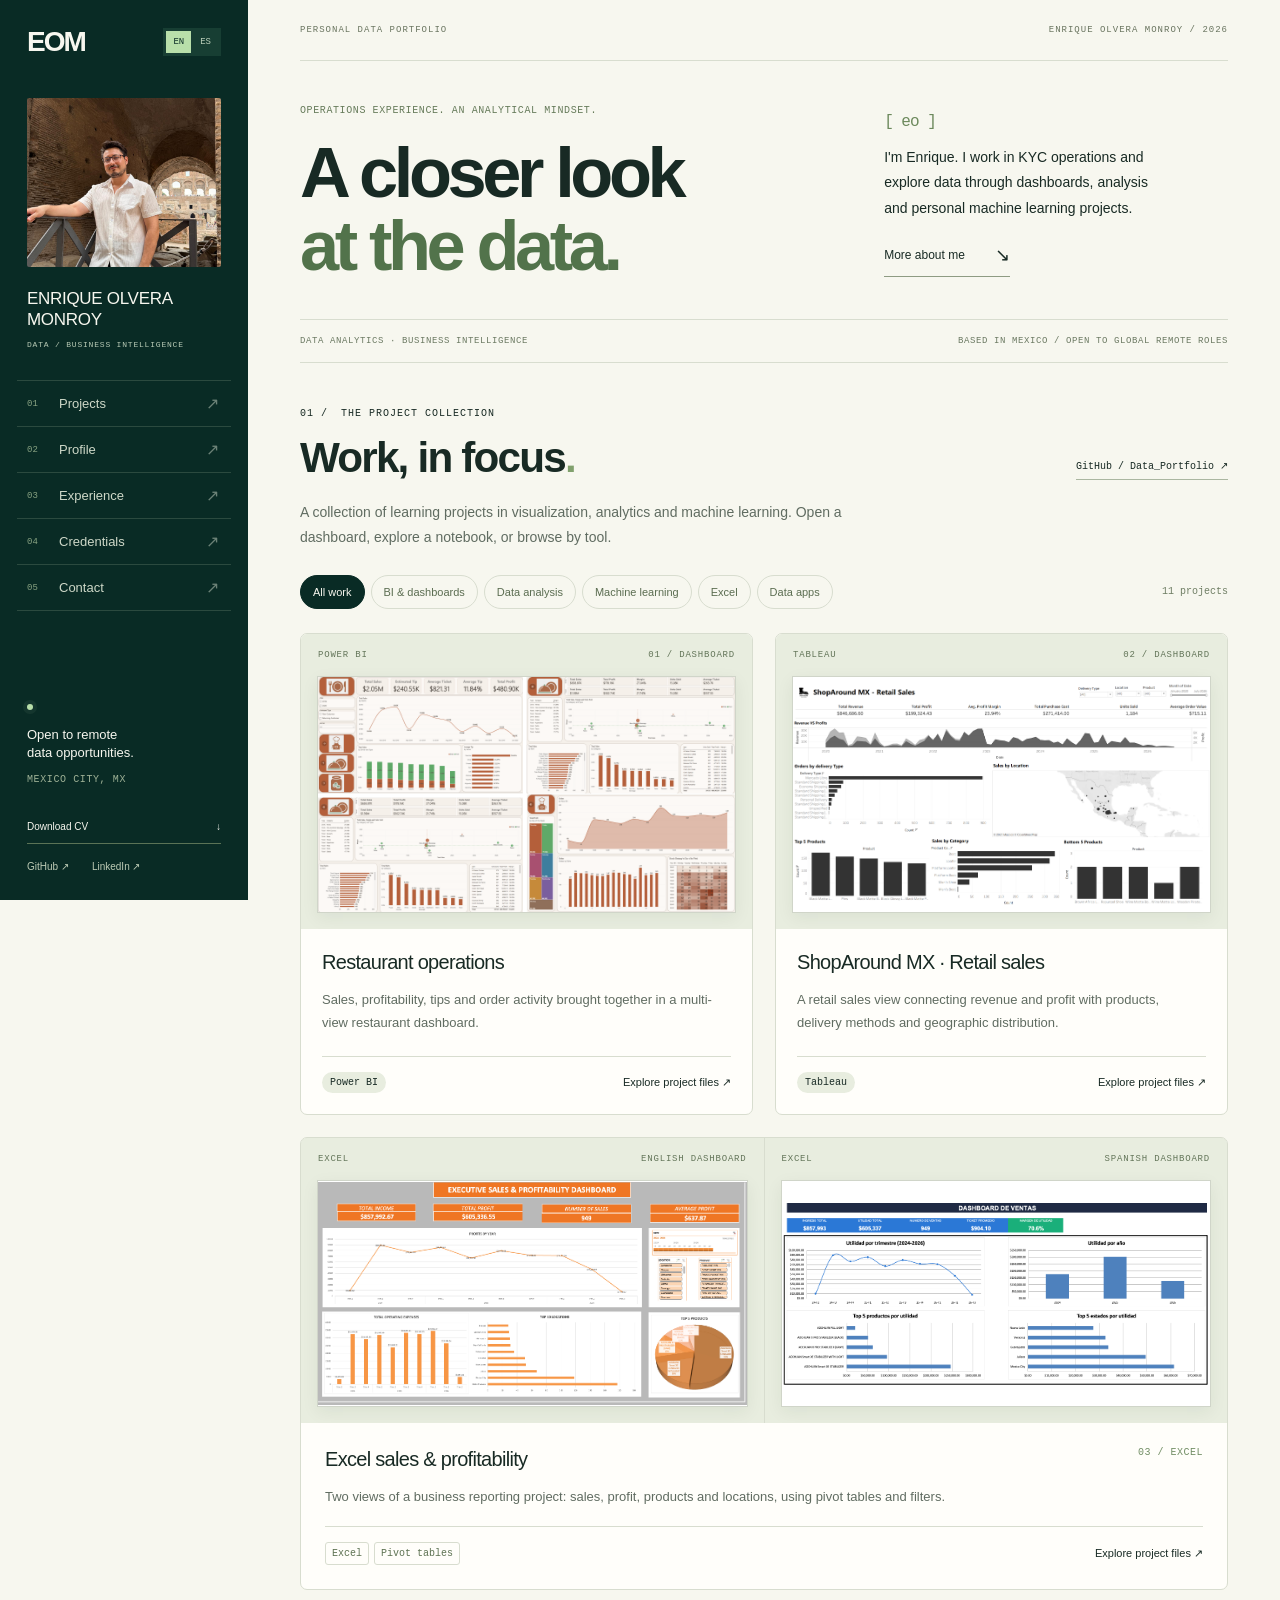
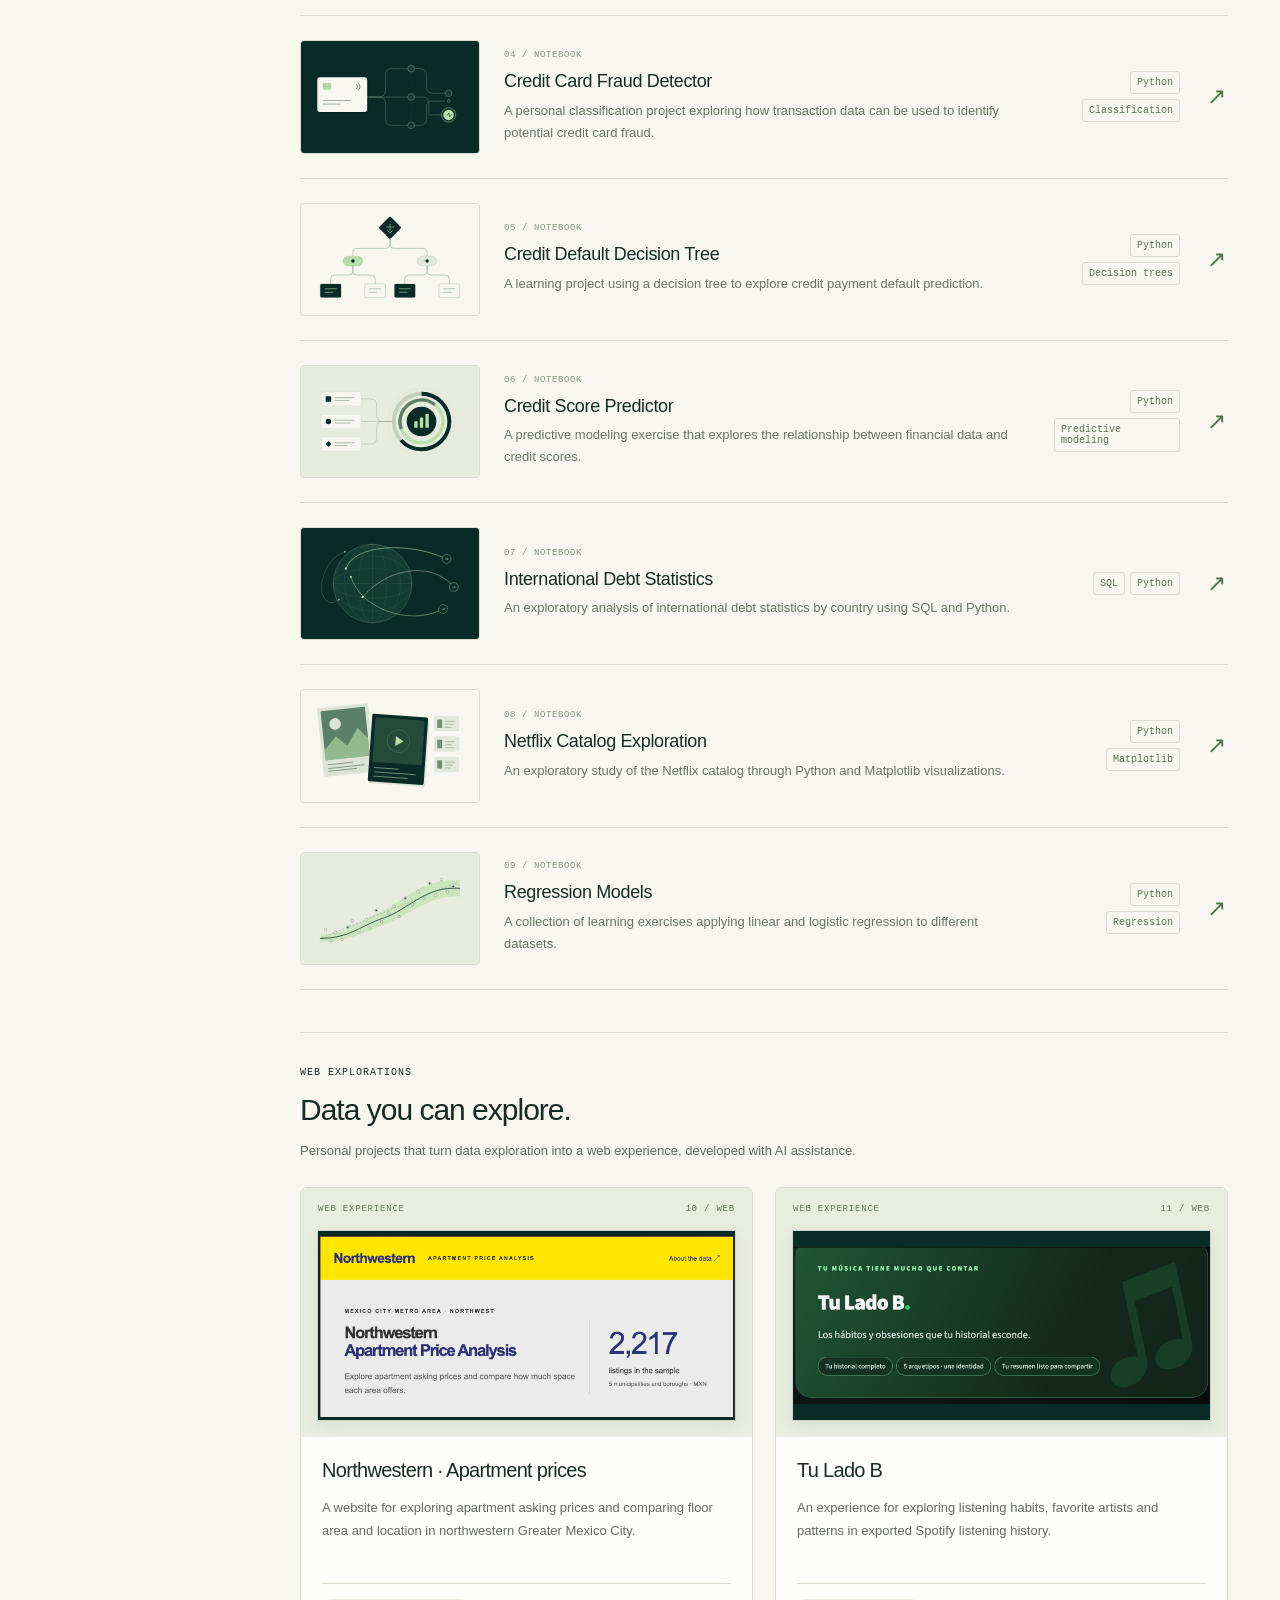
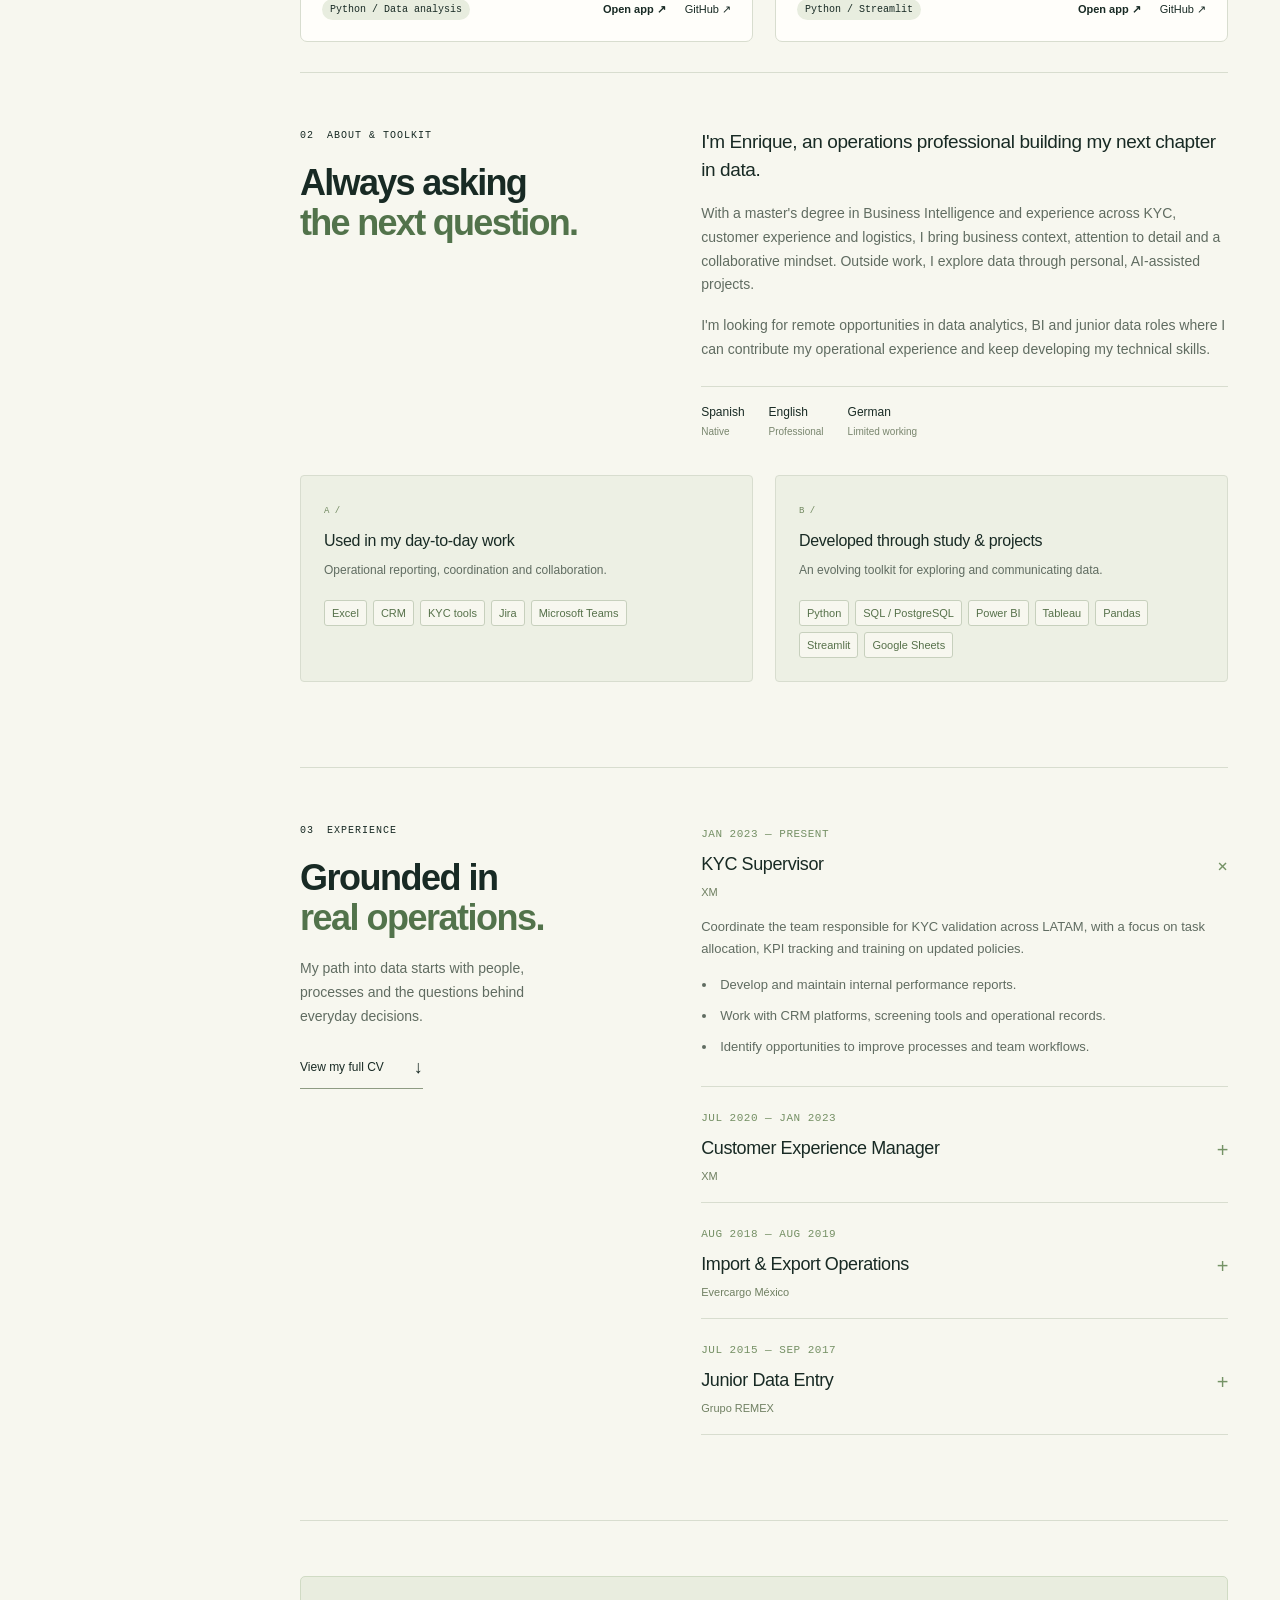
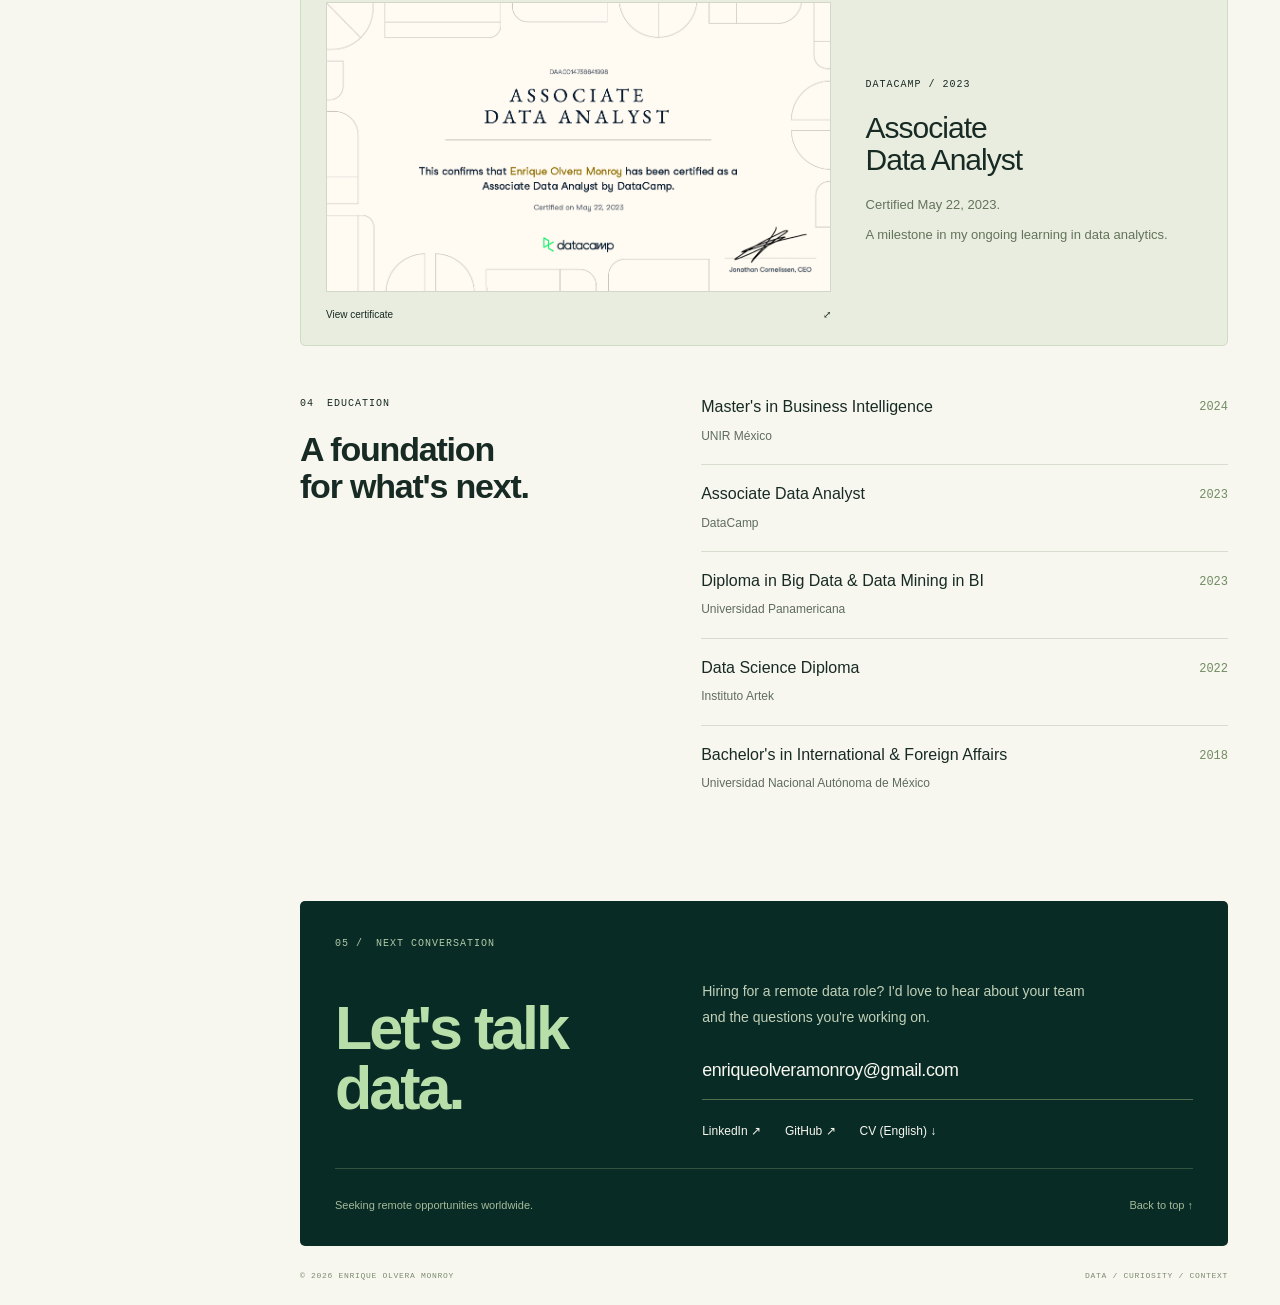
==== index.html @ 8b42275c "." ====
<!doctype html>
<html lang="en">
<head>
<meta charset="utf-8"><meta name="viewport" content="width=device-width,initial-scale=1">
<title>Enrique Olvera Monroy — Data & Business Intelligence</title>
<meta name="description" content="Enrique Olvera Monroy. Operations experience, a Business Intelligence background, and personal data projects. Based in Mexico, open to remote data opportunities worldwide.">
<meta name="theme-color" content="#092b25"><meta property="og:title" content="Enrique Olvera Monroy — Data & Business Intelligence"><meta property="og:description" content="Business context. Data perspective. Explore my experience and personal projects."><meta property="og:type" content="website">
<link rel="icon" type="image/svg+xml" href="assets/favicon.svg"><link rel="stylesheet" href="styles.css"><script src="app.js" defer></script>
</head>
<body>
<a class="skip" href="#main" data-i18n="skip">Skip to content</a>
<aside class="sidebar site-header">
<div class="sidebar-top"><a class="brand" href="#home" aria-label="Enrique Olvera Monroy — home">EOM</a><div class="languages" role="group" aria-label="Language"><button type="button" data-language="en" aria-pressed="true" lang="en">EN</button><button type="button" data-language="es" aria-pressed="false" lang="es">ES</button></div><button class="menu-toggle" aria-label="Open menu" data-label="openMenu" aria-expanded="false" aria-controls="mobile-nav"><span></span><span></span></button></div>
<div class="profile"><img src="assets/enrique-olvera.jpeg" alt="Enrique Olvera Monroy" width="1280" height="1280" fetchpriority="high"><p>ENRIQUE OLVERA<br>MONROY</p><span class="profile-title">DATA / BUSINESS INTELLIGENCE</span></div>
<nav class="side-nav desktop-nav" aria-label="Main navigation" data-label="navigation"><a href="#work"><span>01</span><span data-i18n="navWork">Projects</span><span>↗</span></a><a href="#about"><span>02</span><span data-i18n="navAbout">Profile</span><span>↗</span></a><a href="#experience"><span>03</span><span data-i18n="navExperience">Experience</span><span>↗</span></a><a href="#credentials"><span>04</span><span data-i18n="navCredentials">Credentials</span><span>↗</span></a><a href="#contact"><span>05</span><span data-i18n="contact">Contact</span><span>↗</span></a></nav>
<nav id="mobile-nav" hidden aria-label="Mobile navigation" data-label="mobileNav"><a href="#work" data-i18n="navWork">Projects</a><a href="#about" data-i18n="navAbout">Profile</a><a href="#experience" data-i18n="navExperience">Experience</a><a href="#credentials" data-i18n="navCredentials">Credentials</a><a href="#contact" data-i18n="contact">Contact</a></nav>
<div class="sidebar-bottom"><span class="status-dot"></span><p data-i18n="sideAvailable">Open to remote<br>data opportunities.</p><span class="side-location">MEXICO CITY, MX</span><a class="sidebar-cv" href="assets/enrique-olvera-cv.pdf" download="Enrique-Olvera-Monroy-CV.pdf"><span data-i18n="download">Download CV</span> ↓</a><div class="side-socials"><a href="https://github.com/EnriqueOlveraMonroy/Data_Portfolio" target="_blank" rel="noopener noreferrer">GitHub ↗</a><a href="https://www.linkedin.com/in/enrique-olvera-monroy" target="_blank" rel="noopener noreferrer">LinkedIn ↗</a></div></div>
</aside>
<main id="main" class="main-shell">
<section class="intro" id="home"><div class="intro-top"><span data-i18n="portfolioLabel">PERSONAL DATA PORTFOLIO</span><span>ENRIQUE OLVERA MONROY / 2026</span></div><div class="intro-grid"><div><p class="eyebrow" data-i18n="introEyebrow">OPERATIONS EXPERIENCE. AN ANALYTICAL MINDSET.</p><h1><span data-i18n="introTitle1">A closer look</span><br><span class="outline-word" data-i18n="introTitle2">at the data.</span></h1></div><div class="intro-note"><span class="note-mark" aria-hidden="true">[ eo ]</span><p data-i18n="introText">I'm Enrique. I work in KYC operations and explore data through dashboards, analysis and personal machine learning projects.</p><a href="#about" class="text-link"><span data-i18n="moreAbout">More about me</span><span aria-hidden="true">↘</span></a></div></div><div class="intro-strip"><span data-i18n="focusRoles">DATA ANALYTICS · BUSINESS INTELLIGENCE</span><span data-i18n="remoteShort">BASED IN MEXICO / OPEN TO GLOBAL REMOTE ROLES</span></div></section>
<section class="work-section" id="work"><div class="section-heading"><div><p class="eyebrow"><span>01 /</span><span data-i18n="workLabel">THE PROJECT COLLECTION</span></p><h2 data-i18n="workHeading">Work, in focus<span class="small-dot">.</span></h2></div><a class="repo-link" href="https://github.com/EnriqueOlveraMonroy/Data_Portfolio" target="_blank" rel="noopener noreferrer">GitHub / Data_Portfolio ↗</a></div><p class="work-intro" data-i18n="workIntro">A collection of learning projects in visualization, analytics and machine learning. Open a dashboard, explore a notebook, or browse by tool.</p><div class="filter-row"><div class="filters" role="group" aria-label="Filter projects" data-label="filterProjects"><button type="button" data-filter="all" aria-pressed="true" data-i18n="filterAll">All work</button><button type="button" data-filter="bi" aria-pressed="false" data-i18n="filterBI">BI & dashboards</button><button type="button" data-filter="analysis" aria-pressed="false" data-i18n="filterAnalysis">Data analysis</button><button type="button" data-filter="ml" aria-pressed="false" data-i18n="filterML">Machine learning</button><button type="button" data-filter="excel" aria-pressed="false">Excel</button><button type="button" data-filter="web" aria-pressed="false" data-i18n="filterWeb">Data apps</button></div><span id="project-count" aria-live="polite">11 projects</span></div>
<div class="dashboard-grid">
<article class="dashboard-card" data-category="bi"><button class="dashboard-preview restaurant" data-image="restaurant" aria-label="Enlarge restaurant dashboard" data-label="restaurantPreview"><div class="preview-chrome"><span>POWER BI</span><span>01 / DASHBOARD</span></div><img src="assets/restaurant-dashboard.png" alt="Restaurant dashboard showing sales, profit, tips, product mix and order activity" data-alt="restaurantAlt" width="1920" height="1080"><span class="zoom-badge"><span data-i18n="expand">Expand preview</span> ⤢</span></button><div class="dashboard-info"><div class="card-title"><h3 data-i18n="restaurantTitle">Restaurant operations</h3></div><p data-i18n="restaurantDescription">Sales, profitability, tips and order activity brought together in a multi-view restaurant dashboard.</p><div class="card-bottom"><span class="tool-label">Power BI</span><a href="https://github.com/EnriqueOlveraMonroy/Data_Portfolio/tree/main/Power%20BI%20projects/Dashboard_Restaurant" target="_blank" rel="noopener noreferrer"><span data-i18n="openFiles">Explore project files</span> ↗</a></div></div></article>
<article class="dashboard-card" data-category="bi"><button class="dashboard-preview retail" data-image="retail" aria-label="Enlarge retail sales dashboard" data-label="retailPreview"><div class="preview-chrome"><span>TABLEAU</span><span>02 / DASHBOARD</span></div><img src="assets/retail-sales.png" alt="ShopAround MX retail sales dashboard showing revenue, profit, delivery methods, locations and products" data-alt="retailAlt" width="1911" height="1060"><span class="zoom-badge"><span data-i18n="expand">Expand preview</span> ⤢</span></button><div class="dashboard-info"><div class="card-title"><h3 data-i18n="retailTitle">ShopAround MX · Retail sales</h3></div><p data-i18n="retailDescription">A retail sales view connecting revenue and profit with products, delivery methods and geographic distribution.</p><div class="card-bottom"><span class="tool-label">Tableau</span><a href="https://github.com/EnriqueOlveraMonroy/Data_Portfolio/tree/main/Tableau%20projects/Sales" target="_blank" rel="noopener noreferrer"><span data-i18n="openFiles">Explore project files</span> ↗</a></div></div></article>
</div>
<article class="excel-feature dashboard-card" data-category="excel"><div class="excel-images"><button type="button" class="dashboard-preview " data-image="excelEn" aria-label="Enlarge English Excel dashboard" data-label="excelEnPreview"><span class="preview-chrome"><span>EXCEL</span><span><span data-i18n="englishDashboard">ENGLISH DASHBOARD</span></span></span><img src="assets/excel-dashboard-en.png" alt="English Excel dashboard with income, profit, sales, quarterly trends and product filters" data-alt="excelEnAlt" width="1920" height="1080" loading="lazy"><span class="zoom-badge"><span data-i18n="expand">Expand preview</span> ⤢</span></button><button type="button" class="dashboard-preview " data-image="excelEs" aria-label="Enlarge Spanish Excel dashboard" data-label="excelEsPreview"><span class="preview-chrome"><span>EXCEL</span><span><span data-i18n="spanishDashboard">SPANISH DASHBOARD</span></span></span><img src="assets/excel-dashboard-es.png" alt="Spanish Excel sales dashboard with quarterly and annual profit, top products and locations" data-alt="excelEsAlt" width="1920" height="1080" loading="lazy"><span class="zoom-badge"><span data-i18n="expand">Expand preview</span> ⤢</span></button></div><div class="dashboard-info"><div class="card-title"><h3 data-i18n="excelTitle">Excel sales & profitability</h3><span class="excel-number">03 / EXCEL</span></div><p data-i18n="excelDescription">Two views of a business reporting project: sales, profit, products and locations, using pivot tables and filters.</p><div class="card-bottom"><div class="directory-tags"><span>Excel</span><span data-i18n="pivotTables">Pivot tables</span></div><a href="https://github.com/EnriqueOlveraMonroy/Data_Portfolio/tree/main/Excel%20projects" target="_blank" rel="noopener noreferrer"><span data-i18n="openFiles">Explore project files</span> ↗</a></div></div></article>
<div class="project-directory" id="project-directory"><article class="directory-row illustrated-row" data-category="ml"><button type="button" class="cover-preview" data-image="fraud" aria-label="View illustration: Credit Card Fraud Detector"><img src="assets/covers/fraud.svg" alt="Conceptual illustration of a credit card and transaction network" width="960" height="600" loading="lazy"></button><div class="directory-body"><span class="directory-index">04 / NOTEBOOK</span><h3><a href="https://github.com/EnriqueOlveraMonroy/Data_Portfolio/tree/main/Credit%20Card%20Fraud%20Detector" target="_blank" rel="noopener noreferrer">Credit Card Fraud Detector</a></h3><p>A personal classification project exploring how transaction data can be used to identify potential credit card fraud.</p></div><div class="directory-tags"><span>Python</span><span>Classification</span></div><a class="directory-arrow" href="https://github.com/EnriqueOlveraMonroy/Data_Portfolio/tree/main/Credit%20Card%20Fraud%20Detector" aria-label="View Credit Card Fraud Detector on GitHub" target="_blank" rel="noopener noreferrer">↗</a></article><article class="directory-row illustrated-row" data-category="ml"><button type="button" class="cover-preview" data-image="default" aria-label="View illustration: Credit Default Decision Tree"><img src="assets/covers/default.svg" alt="Conceptual illustration of a branching decision tree" width="960" height="600" loading="lazy"></button><div class="directory-body"><span class="directory-index">05 / NOTEBOOK</span><h3><a href="https://github.com/EnriqueOlveraMonroy/Data_Portfolio/tree/main/Credit%20Default%20Decision%20Tree" target="_blank" rel="noopener noreferrer">Credit Default Decision Tree</a></h3><p>A learning project using a decision tree to explore credit payment default prediction.</p></div><div class="directory-tags"><span>Python</span><span>Decision trees</span></div><a class="directory-arrow" href="https://github.com/EnriqueOlveraMonroy/Data_Portfolio/tree/main/Credit%20Default%20Decision%20Tree" aria-label="View Credit Default Decision Tree on GitHub" target="_blank" rel="noopener noreferrer">↗</a></article><article class="directory-row illustrated-row" data-category="ml"><button type="button" class="cover-preview" data-image="score" aria-label="View illustration: Credit Score Predictor"><img src="assets/covers/score.svg" alt="Conceptual illustration of signals used in credit scoring" width="960" height="600" loading="lazy"></button><div class="directory-body"><span class="directory-index">06 / NOTEBOOK</span><h3><a href="https://github.com/EnriqueOlveraMonroy/Data_Portfolio/tree/main/Credit%20Score%20Predictor" target="_blank" rel="noopener noreferrer">Credit Score Predictor</a></h3><p>A predictive modeling exercise that explores the relationship between financial data and credit scores.</p></div><div class="directory-tags"><span>Python</span><span>Predictive modeling</span></div><a class="directory-arrow" href="https://github.com/EnriqueOlveraMonroy/Data_Portfolio/tree/main/Credit%20Score%20Predictor" aria-label="View Credit Score Predictor on GitHub" target="_blank" rel="noopener noreferrer">↗</a></article><article class="directory-row illustrated-row" data-category="analysis"><button type="button" class="cover-preview" data-image="debt" aria-label="View illustration: International Debt Statistics"><img src="assets/covers/debt.svg" alt="Conceptual illustration of international financial flows around a globe" width="960" height="600" loading="lazy"></button><div class="directory-body"><span class="directory-index">07 / NOTEBOOK</span><h3><a href="https://github.com/EnriqueOlveraMonroy/Data_Portfolio/tree/main/International_Debt_Statistics_Analysis" target="_blank" rel="noopener noreferrer">International Debt Statistics</a></h3><p>An exploratory analysis of international debt statistics by country using SQL and Python.</p></div><div class="directory-tags"><span>SQL</span><span>Python</span></div><a class="directory-arrow" href="https://github.com/EnriqueOlveraMonroy/Data_Portfolio/tree/main/International_Debt_Statistics_Analysis" aria-label="View International Debt Statistics on GitHub" target="_blank" rel="noopener noreferrer">↗</a></article><article class="directory-row illustrated-row" data-category="analysis"><button type="button" class="cover-preview" data-image="netflix" aria-label="View illustration: Netflix Catalog Exploration"><img src="assets/covers/netflix.svg" alt="Conceptual illustration of an audiovisual catalog" width="960" height="600" loading="lazy"></button><div class="directory-body"><span class="directory-index">08 / NOTEBOOK</span><h3><a href="https://github.com/EnriqueOlveraMonroy/Data_Portfolio/tree/main/Netflix%20Data%20Visualization%20Exploratory%20Insights" target="_blank" rel="noopener noreferrer">Netflix Catalog Exploration</a></h3><p>An exploratory study of the Netflix catalog through Python and Matplotlib visualizations.</p></div><div class="directory-tags"><span>Python</span><span>Matplotlib</span></div><a class="directory-arrow" href="https://github.com/EnriqueOlveraMonroy/Data_Portfolio/tree/main/Netflix%20Data%20Visualization%20Exploratory%20Insights" aria-label="View Netflix Catalog Exploration on GitHub" target="_blank" rel="noopener noreferrer">↗</a></article><article class="directory-row illustrated-row" data-category="ml"><button type="button" class="cover-preview" data-image="regression" aria-label="View illustration: Regression Models"><img src="assets/covers/regression.svg" alt="Conceptual illustration of data points and regression curves" width="960" height="600" loading="lazy"></button><div class="directory-body"><span class="directory-index">09 / NOTEBOOK</span><h3><a href="https://github.com/EnriqueOlveraMonroy/Data_Portfolio/tree/main/Regression%20Models" target="_blank" rel="noopener noreferrer">Regression Models</a></h3><p>A collection of learning exercises applying linear and logistic regression to different datasets.</p></div><div class="directory-tags"><span>Python</span><span>Regression</span></div><a class="directory-arrow" href="https://github.com/EnriqueOlveraMonroy/Data_Portfolio/tree/main/Regression%20Models" aria-label="View Regression Models on GitHub" target="_blank" rel="noopener noreferrer">↗</a></article></div>
<div class="web-collection"><div class="web-collection-heading"><p class="eyebrow" data-i18n="webLabel">WEB EXPLORATIONS</p><h3 data-i18n="webHeading">Data you can explore.</h3><p data-i18n="webIntro">Personal projects that turn data exploration into a web experience, developed with AI assistance.</p></div><div class="web-grid"><article class="dashboard-card web-card" data-category="web"><button type="button" class="dashboard-preview " data-image="housing" aria-label="Enlarge apartment analysis website" data-label="housingPreview"><span class="preview-chrome"><span data-i18n="webExperience">WEB EXPERIENCE</span><span>10 / WEB</span></span><img src="assets/apartment-web.png" alt="Screenshot of the Northwestern Apartment Price Analysis website with yellow masthead and project introduction" data-alt="housingAlt" width="1920" height="1080" loading="lazy"><span class="zoom-badge"><span data-i18n="expand">Expand preview</span> ⤢</span></button><div class="dashboard-info"><div class="card-title"><h3 data-i18n="housingCardTitle">Northwestern · Apartment prices</h3></div><p data-i18n="housingCardDescription">A website for exploring apartment asking prices and comparing floor area and location in northwestern Greater Mexico City.</p><div class="card-bottom"><span class="tool-label" data-i18n="housingTools">Python / Data analysis</span><div class="web-links"><a class="live-app-link" href="https://northwestern-apartment-price-analysis.onrender.com/" target="_blank" rel="noopener noreferrer"><span data-i18n="openApp">Open app</span> ↗</a><a href="https://github.com/EnriqueOlveraMonroy/Northwestern-Apartment-Price-Analysis" target="_blank" rel="noopener noreferrer">GitHub ↗</a></div></div></div></article><article class="dashboard-card web-card" data-category="web"><button type="button" class="dashboard-preview " data-image="music" aria-label="Enlarge Tu Lado B website" data-label="musicPreview"><span class="preview-chrome"><span data-i18n="webExperience">WEB EXPERIENCE</span><span>11 / WEB</span></span><img src="assets/tu-lado-b-web.png" alt="Screenshot of the Tu Lado B website with its green introduction, musical note and listening history features" data-alt="musicAlt" width="1920" height="1080" loading="lazy"><span class="zoom-badge"><span data-i18n="expand">Expand preview</span> ⤢</span></button><div class="dashboard-info"><div class="card-title"><h3>Tu Lado B</h3></div><p data-i18n="musicCardDescription">An experience for exploring listening habits, favorite artists and patterns in exported Spotify listening history.</p><div class="card-bottom"><span class="tool-label">Python / Streamlit</span><div class="web-links"><a class="live-app-link" href="https://tu-lado-b.streamlit.app/" target="_blank" rel="noopener noreferrer"><span data-i18n="openApp">Open app</span> ↗</a><a href="https://github.com/EnriqueOlveraMonroy/Tu-lado-b" target="_blank" rel="noopener noreferrer">GitHub ↗</a></div></div></div></article></div></div>
</section>
<section class="section about-section wrap" id="about"><div class="about-grid"><div><p class="eyebrow"><span class="section-number">02</span><span data-i18n="aboutLabel">ABOUT & TOOLKIT</span></p><h2><span data-i18n="aboutHeading1">Always asking</span><br><em data-i18n="aboutHeading2">the next question.</em></h2></div><div class="about-copy"><p class="lead" data-i18n="aboutLead">I'm Enrique, an operations professional building my next chapter in data.</p><p data-i18n="aboutBody">With a master's degree in Business Intelligence and experience across KYC, customer experience and logistics, I bring business context, attention to detail and a collaborative mindset. Outside work, I explore data through personal, AI-assisted projects.</p><p data-i18n="aboutLooking">I'm looking for remote opportunities in data analytics, BI and junior data roles where I can contribute my operational experience and keep developing my technical skills.</p><div class="language-list"><span data-i18n="spanish">Spanish <small>Native</small></span><span data-i18n="english">English <small>Professional</small></span><span data-i18n="german">German <small>Limited working</small></span></div></div></div>
<div class="skills-grid"><div class="skill-block"><span class="skill-index">A /</span><h3 data-i18n="skillsWork">Used in my day-to-day work</h3><p data-i18n="skillsWorkText">Operational reporting, coordination and collaboration.</p><div class="tags"><span>Excel</span><span>CRM</span><span data-i18n="kycTools">KYC tools</span><span>Jira</span><span>Microsoft Teams</span></div></div><div class="skill-block"><span class="skill-index">B /</span><h3 data-i18n="skillsData">Developed through study & projects</h3><p data-i18n="skillsDataText">An evolving toolkit for exploring and communicating data.</p><div class="tags"><span>Python</span><span>SQL / PostgreSQL</span><span>Power BI</span><span>Tableau</span><span>Pandas</span><span>Streamlit</span><span>Google Sheets</span></div></div></div>
</section>
<section class="experience-section section" id="experience"><div class="wrap experience-grid"><div class="experience-heading"><p class="eyebrow"><span class="section-number">03</span><span data-i18n="experienceLabel">EXPERIENCE</span></p><h2><span data-i18n="experienceHeading1">Grounded in</span><br><em data-i18n="experienceHeading2">real operations.</em></h2><p data-i18n="experienceIntro">My path into data starts with people, processes and the questions behind everyday decisions.</p><a href="assets/enrique-olvera-cv.pdf" class="text-link light" download="Enrique-Olvera-Monroy-CV.pdf"><span data-i18n="fullResume">View my full CV</span><span aria-hidden="true">↓</span></a></div><div class="timeline">
<details open><summary><span class="timeline-date" data-i18n="date1">JAN 2023 — PRESENT</span><span class="role-line"><span>KYC Supervisor</span><span class="expand" aria-hidden="true">+</span></span><span class="company">XM</span></summary><div class="role-body"><p data-i18n="role1">Coordinate the team responsible for KYC validation across LATAM, with a focus on task allocation, KPI tracking and training on updated policies.</p><ul><li data-i18n="role1a">Develop and maintain internal performance reports.</li><li data-i18n="role1b">Work with CRM platforms, screening tools and operational records.</li><li data-i18n="role1c">Identify opportunities to improve processes and team workflows.</li></ul></div></details>
<details><summary><span class="timeline-date" data-i18n="date2">JUL 2020 — JAN 2023</span><span class="role-line"><span>Customer Experience Manager</span><span class="expand" aria-hidden="true">+</span></span><span class="company">XM</span></summary><div class="role-body"><p data-i18n="role2">Provided bilingual customer support and coordinated with internal teams to improve service processes and data collection.</p><ul><li data-i18n="role2a">Built Excel dashboards to track customer satisfaction and response times.</li><li data-i18n="role2b">Reviewed recurring service issues and customer interaction trends.</li><li data-i18n="role2c">Supported international clients in English and Spanish.</li></ul></div></details>
<details><summary><span class="timeline-date" data-i18n="date3">AUG 2018 — AUG 2019</span><span class="role-line"><span data-i18n="role3title">Import & Export Operations</span><span class="expand" aria-hidden="true">+</span></span><span class="company">Evercargo México</span></summary><div class="role-body"><p data-i18n="role3">Coordinated shipment follow-up, inventory and logistics documentation. Prepared freight-cost reports and communicated with clients, customs and shipping agencies.</p></div></details>
<details><summary><span class="timeline-date" data-i18n="date4">JUL 2015 — SEP 2017</span><span class="role-line"><span>Junior Data Entry</span><span class="expand" aria-hidden="true">+</span></span><span class="company">Grupo REMEX</span></summary><div class="role-body"><p data-i18n="role4">Maintained records using Excel and internal data-processing software, prepared cost and revenue reports, and supported administrative operations.</p></div></details>
</div></div></section>
<section class="education-section section" id="credentials"><div class="certificate-feature"><button type="button" data-image="certificate" aria-label="View DataCamp certificate" data-label="certificatePreview"><img src="assets/associate-data-analyst.png" alt="DataCamp Associate Data Analyst certificate issued to Enrique Olvera Monroy on May 22, 2023" data-alt="certificateAlt" width="1059" height="607" loading="lazy"><span data-i18n="viewCertificate">View certificate</span><span aria-hidden="true">⤢</span></button><div><span class="eyebrow">DATACAMP / 2023</span><h3>Associate <br>Data Analyst</h3><p data-i18n="certDate">Certified May 22, 2023.</p><p data-i18n="certBody">A milestone in my ongoing learning in data analytics.</p></div></div><div class="wrap education-grid"><div><p class="eyebrow"><span class="section-number">04</span><span data-i18n="educationLabel">EDUCATION</span></p><h2 data-i18n="educationHeading">A foundation<br>for what's next.</h2></div><div class="education-list"><div><span class="education-year">2024</span><h3 data-i18n="edu1">Master's in Business Intelligence</h3><p>UNIR México</p></div><div><span class="education-year">2023</span><h3>Associate Data Analyst</h3><p>DataCamp</p></div><div><span class="education-year">2023</span><h3 data-i18n="edu3">Diploma in Big Data & Data Mining in BI</h3><p>Universidad Panamericana</p></div><div><span class="education-year">2022</span><h3 data-i18n="edu4">Data Science Diploma</h3><p>Instituto Artek</p></div><div><span class="education-year">2018</span><h3 data-i18n="edu5">Bachelor's in International & Foreign Affairs</h3><p>Universidad Nacional Autónoma de México</p></div></div></div></section>
<section class="contact-section" id="contact"><p class="eyebrow"><span>05 /</span><span data-i18n="contactLabel">NEXT CONVERSATION</span></p><div class="contact-grid"><h2 data-i18n="newContactTitle">Let's talk <br>data.</h2><div><p data-i18n="contactBody">Hiring for a remote data role? I'd love to hear about your team and the questions you're working on.</p><a class="email-link" href="mailto:enriqueolveramonroy@gmail.com">enriqueolveramonroy@gmail.com</a><div class="socials"><a href="https://www.linkedin.com/in/enrique-olvera-monroy" target="_blank" rel="noopener noreferrer">LinkedIn ↗</a><a href="https://github.com/EnriqueOlveraMonroy/Data_Portfolio" target="_blank" rel="noopener noreferrer">GitHub ↗</a><a href="assets/enrique-olvera-cv.pdf" download="Enrique-Olvera-Monroy-CV.pdf"><span data-i18n="downloadEnglish">CV (English)</span> ↓</a></div></div></div><div class="contact-foot"><span data-i18n="remoteNote">Seeking remote opportunities worldwide.</span><a href="#home"><span data-i18n="backTop">Back to top</span> ↑</a></div></section><footer class="footer"><span>© 2026 ENRIQUE OLVERA MONROY</span><span data-i18n="footerWords">DATA / CURIOSITY / CONTEXT</span></footer></main>
<dialog id="image-dialog" aria-labelledby="image-dialog-title"><div class="image-dialog-bar"><h2 id="image-dialog-title"></h2><div class="image-controls"><button type="button" id="image-zoom" data-i18n="zoomImage">Zoom image</button><button class="dialog-close" aria-label="Close preview" data-label="closePreview">×</button></div></div><div class="image-stage"><img id="expanded-image" alt=""></div><p class="image-caption" id="image-caption"></p></dialog>
</body></html>
---- styles.css ----
:root{--forest:#092b25;--forest2:#123b31;--ink:#182a24;--paper:#f7f7ef;--mint:#b8dfaa;--muted:#606c61;--line:#d8ddcf;--side:248px;--sans:'Helvetica Neue',Arial,Helvetica,sans-serif;--mono:'SFMono-Regular',Consolas,monospace}*{box-sizing:border-box}html{scroll-behavior:smooth;scroll-padding-top:30px}body{margin:0;background:var(--paper);color:var(--ink);font-family:var(--sans);-webkit-font-smoothing:antialiased}body.modal-open{overflow:hidden}a{color:inherit;text-decoration:none}button{font:inherit;color:inherit;cursor:pointer;border:0;background:none}a,button,summary{-webkit-tap-highlight-color:transparent}a:focus-visible,button:focus-visible,summary:focus-visible{outline:3px solid #6b9460;outline-offset:5px}button[hidden],[hidden]{display:none!important}img{max-width:100%;display:block}h1,h2,h3,p,figure{margin:0}p{line-height:1.7}em{font-style:normal}h2{font-size:clamp(28px,3.3vw,46px);letter-spacing:-1.8px;line-height:1.07;font-weight:600}.eyebrow{font-family:var(--mono);font-size:9px;letter-spacing:1px;font-weight:400;display:flex;gap:13px;line-height:1.5}.skip{position:fixed;top:-90px;left:20px;padding:16px;background:var(--mint);color:var(--forest);z-index:99}.skip:focus{top:10px}.sidebar{position:fixed;inset:0 auto 0 0;width:var(--side);background:var(--forest);color:var(--paper);padding:28px 27px;display:flex;flex-direction:column;z-index:20;overflow-y:auto;scrollbar-width:thin}.sidebar-top{display:flex;align-items:center;justify-content:space-between;gap:15px}.brand{font-size:28px;letter-spacing:-2px;font-weight:700;line-height:1}.languages{display:flex;gap:2px;font-family:var(--mono);font-size:10px;background:#173e33;padding:3px}.languages button{padding:6px 7px;color:#bdd0bb;font-size:9px}.languages button[aria-pressed=true]{background:var(--mint);color:var(--forest)}.profile{position:relative;margin-top:42px}.profile img{width:100%;aspect-ratio:1.15;object-fit:cover;object-position:50% 41%;border-radius:2px}.profile p{font-size:17px;line-height:1.25;letter-spacing:-.3px;font-weight:500;margin-top:21px}.profile-title{display:block;font-family:var(--mono);font-size:7px;letter-spacing:.8px;color:#b9cbb6;margin-top:10px}.side-nav{margin:31px -10px 20px}.side-nav a{display:grid;grid-template-columns:24px 1fr 15px;gap:8px;padding:13px 10px;align-items:center;font-size:12px;border-bottom:1px solid #2b4a3f;color:#ced8c8;transition:background .2s}.side-nav a:first-child{border-top:1px solid #2b4a3f}.side-nav a>span:first-child{font-family:var(--mono);font-size:8px;color:#88a282}.side-nav a>span:last-child{font-size:16px;opacity:.5}.side-nav a:hover,.side-nav a.is-active{background:var(--mint);color:var(--forest)}.side-nav a.is-active>span,.side-nav a:hover>span{color:inherit}.sidebar-bottom{margin-top:auto;padding-top:24px}.status-dot{display:inline-block;background:var(--mint);width:6px;height:6px;border-radius:50%;box-shadow:0 0 0 4px #b8dfaa10}.sidebar-bottom p{font-size:12px;line-height:1.4;margin:12px 0}.side-location{display:block;font-family:var(--mono);font-size:8px;color:#9eb196;letter-spacing:.6px}.sidebar-cv{margin-top:25px;display:flex;align-items:center;justify-content:space-between;padding:11px 0;border-bottom:1px solid #5a7356;font-size:11px}.side-socials{display:flex;gap:23px;margin-top:17px;font-size:10px;color:#bdcbb5}.menu-toggle{display:none}.main-shell{margin-left:var(--side);padding:0 52px;max-width:1600px}.intro{padding:25px 0 0}.intro-top{display:flex;justify-content:space-between;gap:20px;font-family:var(--mono);font-size:8px;letter-spacing:1px;padding-bottom:25px;border-bottom:1px solid var(--line);color:#69745f}.intro-grid{display:grid;grid-template-columns:1.6fr 1fr;gap:34px;padding-block:42px 37px;align-items:end}.intro-grid .eyebrow{font-size:8px;letter-spacing:.6px;color:#667b5a}.intro h1{font-size:clamp(46px,5.5vw,82px);font-weight:650;letter-spacing:-4.4px;line-height:1.03;margin-top:19px;position:relative;max-width:690px}.outline-word{color:#52734b}.intro-note{max-width:280px;padding-bottom:5px}.note-mark{font-family:var(--mono);font-size:16px;letter-spacing:-1px;color:#6c895c}.intro-note p{font-size:12px;line-height:1.8;margin:14px 0}.text-link{display:inline-flex;gap:30px;align-items:center;justify-content:space-between;font-size:11px;line-height:1.4;border-bottom:1px solid #8e9b83;padding:8px 0}.text-link>span:last-child{font-size:18px}.intro-strip{display:flex;justify-content:space-between;gap:20px;padding:16px 0;border-block:1px solid var(--line);font-family:var(--mono);font-size:7px;letter-spacing:.6px;color:#6b7962}.work-section{padding-top:43px;scroll-margin-top:25px}.section-heading{display:flex;justify-content:space-between;align-items:flex-end;gap:30px}.section-heading h2{margin-top:14px}.small-dot{color:#81a16d}.repo-link{font-family:var(--mono);font-size:9px;border-bottom:1px solid #abb7a1;padding-bottom:7px}.work-intro{font-size:12px;color:var(--muted);max-width:580px;line-height:1.8;margin:20px 0 24px}.filter-row{display:flex;justify-content:space-between;align-items:center;gap:15px;margin-bottom:24px}.filters{display:flex;flex-wrap:wrap;gap:6px}.filters button{padding:9px 12px;border:1px solid var(--line);border-radius:30px;font-size:9px;line-height:1.3;color:#5b6d51}.filters button[aria-pressed=true]{background:var(--forest);border-color:var(--forest);color:var(--paper)}.filters button:hover{border-color:var(--forest)}#project-count{font:9px var(--mono);color:#6f7e64;white-space:nowrap}.dashboard-grid{display:grid;grid-template-columns:1fr 1fr;gap:22px}.dashboard-card{min-width:0;border:1px solid var(--line);border-radius:7px;overflow:hidden;background:#fffefa;transition:border-color .2s,transform .2s}.dashboard-card:hover{border-color:#809675;transform:translateY(-3px)}.dashboard-preview{display:block;width:100%;padding:0 16px 16px;position:relative;background:#e8eddf;overflow:hidden;text-align:left}.preview-chrome{display:flex;align-items:center;justify-content:space-between;font:7px var(--mono);letter-spacing:.8px;padding:16px 1px;color:#637559}.dashboard-preview img{width:100%;aspect-ratio:1.77;object-fit:contain;background:white;border:1px solid #d0d5c9;box-shadow:0 5px 16px #16371d10;transition:transform .25s}.dashboard-preview:hover img{transform:scale(1.025)}.zoom-badge{position:absolute;bottom:24px;right:24px;display:flex;align-items:center;gap:12px;background:var(--forest);color:var(--paper);font-size:9px;line-height:1.2;padding:8px 11px;border-radius:3px;opacity:0;transform:translateY(3px);transition:.2s}.dashboard-preview:hover .zoom-badge,.dashboard-preview:focus-visible .zoom-badge{opacity:1;transform:none}.dashboard-info{padding:21px}.card-title{display:flex;justify-content:space-between;gap:15px;align-items:flex-start}.card-title h3{font-size:20px;letter-spacing:-.7px;font-weight:500;line-height:1.2}.card-title>span{font-size:20px;color:#728e65}.dashboard-info>p{font-size:11px;line-height:1.8;color:var(--muted);margin:14px 0 22px;min-height:40px}.card-bottom{display:flex;align-items:center;justify-content:space-between;gap:15px;padding-top:15px;border-top:1px solid var(--line);font-size:9px}.tool-label{border-radius:20px;padding:5px 8px;background:#e8eddf;font:8px var(--mono)}.card-bottom a:hover{text-decoration:underline}.project-directory{margin-top:25px}.directory-row{display:grid;grid-template-columns:32px 1fr 126px 24px;align-items:center;gap:18px;padding:22px 10px;border-top:1px solid var(--line);transition:background .2s}.directory-row:last-child{border-bottom:1px solid var(--line)}.directory-row:hover{background:#e9eddf}.directory-index{font:9px var(--mono);color:#8a9780;align-self:start;padding-top:4px}.directory-row h3{font-size:16px;line-height:1.3;font-weight:500;letter-spacing:-.35px}.directory-row p{font-size:11px;color:#6a7662;line-height:1.7;margin-top:6px;max-width:620px}.directory-tags{display:flex;flex-wrap:wrap;gap:5px;justify-content:flex-end}.directory-tags span{font:8px var(--mono);color:#5d7252;border:1px solid var(--line);border-radius:3px;padding:5px 6px}.directory-arrow{font-size:23px;color:#52724b}.additional-work{display:flex;gap:25px;align-items:center;flex-wrap:wrap;border-top:1px dashed #c6cfbc;padding:22px 0;margin-top:28px;font-size:10px}.additional-work>span{font:8px var(--mono);color:#7c8972;margin-right:10px}.additional-work a:hover{text-decoration:underline}.section{padding-block:55px;border-top:1px solid var(--line);margin-top:30px}.about-grid{display:grid;grid-template-columns:.8fr 1.2fr;gap:50px}.about-grid h2{margin-top:20px;font-size:36px;line-height:1.1;letter-spacing:-1.7px}.about-grid h2 em{color:#52734b}.about-copy>p{font-size:12px;color:var(--muted);margin-bottom:17px}.about-copy>.lead{font-size:19px;color:var(--ink);font-weight:500;line-height:1.5;letter-spacing:-.4px}.language-list{display:flex;flex-wrap:wrap;gap:24px;border-top:1px solid var(--line);padding-top:18px;margin-top:24px;font-size:10px}.language-list small{display:block;color:#79866e;font-size:8px;margin-top:7px}.skills-grid{display:grid;grid-template-columns:1fr 1fr;gap:22px;margin-top:38px}.skill-block{border:1px solid var(--line);padding:23px;background:#edf0e4;border-radius:4px}.skill-index{font:9px var(--mono);color:#738a62}.skill-block h3{font-size:16px;font-weight:500;margin-top:15px;letter-spacing:-.3px}.skill-block p{font-size:10px;margin-top:10px;color:var(--muted)}.tags{display:flex;flex-wrap:wrap;gap:6px;margin-top:20px}.tags>span{border:1px solid #c7d0bd;padding:6px 7px;font-size:9px;color:#56714a;border-radius:3px;background:#f7f7ef}.experience-grid{display:grid;grid-template-columns:.8fr 1.2fr;gap:50px}.experience-heading h2{font-size:36px;line-height:1.1;margin:20px 0;letter-spacing:-1.5px}.experience-heading h2 em{color:#52734b}.experience-heading>p:not(.eyebrow){font-size:12px;color:var(--muted);max-width:280px}.experience-heading .text-link{margin-top:18px}.timeline details{padding:20px 0;border-top:1px solid var(--line)}.timeline details:first-child{padding-top:0;border-top:0}.timeline details:last-child{border-bottom:1px solid var(--line)}.timeline summary{list-style:none;cursor:pointer}.timeline summary::-webkit-details-marker{display:none}.timeline-date{font:8px var(--mono);letter-spacing:.5px;color:#759065}.role-line{display:flex;justify-content:space-between;gap:15px;font-size:18px;line-height:1.3;font-weight:500;margin-top:12px;letter-spacing:-.4px}.expand{color:#759366;font-size:20px;transition:transform .2s}.timeline details[open] .expand{transform:rotate(45deg)}.company{font-size:10px;color:#708062;display:block;margin-top:7px}.role-body{font-size:11px;color:var(--muted);margin-top:18px;line-height:1.85}.role-body ul{padding-left:16px;margin-bottom:0}.role-body li{padding-left:3px;margin:7px 0}.certificate-feature{display:grid;grid-template-columns:1.5fr 1fr;gap:35px;align-items:center;margin-bottom:50px;background:#e9eddf;border:1px solid #d0dbc4;border-radius:5px;padding:25px}.certificate-feature>button{position:relative;padding:0;display:flex;flex-wrap:wrap;justify-content:space-between;gap:12px;text-align:left;font-size:10px}.certificate-feature img{border:1px solid #d2d8c8;width:100%;margin-bottom:5px}.certificate-feature>div h3{font-size:30px;font-weight:500;line-height:1.08;letter-spacing:-1px;margin:20px 0 17px}.certificate-feature>div p{font-size:11px;color:#63735a;margin-top:8px}.education-grid{display:grid;grid-template-columns:.8fr 1.2fr;gap:50px}.education-grid h2{font-size:34px;margin-top:20px;letter-spacing:-1.2px}.education-list>div{position:relative;padding:18px 60px 18px 0;border-top:1px solid var(--line)}.education-list>div:first-child{padding-top:0;border:0}.education-list>div:first-child .education-year{top:4px}.education-list h3{font-size:14px;font-weight:500;line-height:1.4}.education-list p{font-size:10px;color:var(--muted);margin-top:7px}.education-year{position:absolute;right:0;top:23px;font:9px var(--mono);color:#718b62}.contact-section{background:var(--forest);color:var(--paper);padding:35px;border-radius:5px;margin:35px 0 0}.contact-section .eyebrow{color:#b0caa6}.contact-grid{display:grid;grid-template-columns:.8fr 1.2fr;gap:40px;margin-top:28px;align-items:center}.contact-grid h2{font-size:61px;line-height:.98;letter-spacing:-3px;color:var(--mint)}.contact-grid p{font-size:12px;color:#c1d0b8;max-width:390px;line-height:1.8}.email-link{display:flex;gap:16px;align-items:center;justify-content:space-between;font-size:clamp(12px,1.4vw,19px);letter-spacing:-.4px;padding:18px 0;border-bottom:1px solid #526e4e;margin-top:12px;overflow-wrap:anywhere}.email-link>span{font-size:25px}.socials{display:flex;gap:24px;font-size:10px;margin-top:24px;flex-wrap:wrap}.socials>a:hover{text-decoration:underline}.contact-foot{display:flex;justify-content:space-between;gap:20px;padding-top:30px;margin-top:30px;border-top:1px solid #32533f;font-size:9px;color:#a4ba99}.footer{font:7px var(--mono);letter-spacing:.7px;color:#7c8a71;display:flex;justify-content:space-between;gap:20px;padding:25px 0}dialog{border:1px solid #98ab8c;background:var(--paper);padding:0;width:min(1300px,94vw);max-height:94dvh;color:var(--ink);box-shadow:0 30px 100px #0006;border-radius:5px}dialog::backdrop{background:#031b17d0;backdrop-filter:blur(8px)}.image-dialog-bar{position:sticky;top:0;z-index:2;display:flex;justify-content:space-between;gap:20px;align-items:center;padding:17px 22px;border-bottom:1px solid var(--line);background:var(--paper)}.image-dialog-bar h2{font-size:17px;letter-spacing:-.4px;font-weight:500}.image-controls{display:flex;gap:18px;align-items:center;flex-shrink:0}#image-zoom{font-size:10px;border-bottom:1px solid #8fa87e;padding:7px 0}.dialog-close{font-size:29px;line-height:1;width:34px;height:34px}.image-stage{overflow:auto;background:#e4eadd;padding:20px;max-height:72dvh}.image-stage img{width:100%;max-width:100%;margin:auto}.image-stage.zoomed img{width:1800px;min-width:1800px;max-width:none}.image-caption{font-size:10px;line-height:1.7;padding:13px 22px;color:#63755a}
@media(min-width:1600px){:root{--side:280px}.sidebar{padding:35px}.main-shell{padding-inline:65px}.intro-grid{padding-block:60px}.intro h1{font-size:90px}}
@media(max-width:1200px){:root{--side:218px}.sidebar{padding:25px 22px}.main-shell{padding-inline:35px}.profile{margin-top:30px}.intro-grid{grid-template-columns:1.3fr 1fr;gap:24px}.intro h1{font-size:58px;letter-spacing:-3px}.intro-grid .eyebrow{font-size:7px}.intro-note p{font-size:11px}.intro-top{font-size:7px}.intro-strip{font-size:6px}.card-title h3{font-size:18px}.dashboard-info{padding:18px}.filters button{font-size:8px;padding:9px}.filter-row{gap:10px}.directory-row{grid-template-columns:24px 1fr 95px 20px;gap:12px}.directory-tags span{font-size:7px}.experience-grid,.about-grid,.education-grid{gap:30px;grid-template-columns:.8fr 1.2fr}.contact-grid{gap:25px}.contact-grid h2{font-size:50px}.contact-section{padding:27px}.certificate-feature{padding:20px;gap:25px}.certificate-feature>div h3{font-size:25px}}
@media(max-width:960px){:root{--side:195px}.sidebar{padding:23px 18px}.profile p{font-size:15px}.profile-title{font-size:6px}.main-shell{padding-inline:27px}.intro-grid{grid-template-columns:1fr;gap:20px;padding-block:30px}.intro-note{max-width:none;display:grid;grid-template-columns:1fr auto;align-items:center;gap:25px}.note-mark{display:none}.intro-note p{margin:0;max-width:400px}.intro-note .text-link{white-space:nowrap}.intro h1{font-size:66px;letter-spacing:-3.7px}.intro-top>span:last-child{display:none}.intro-strip{flex-direction:column;gap:7px;font-size:7px;padding-block:12px}.section-heading{align-items:flex-start;flex-direction:column;gap:18px}.section-heading h2{font-size:37px}.work-section{padding-top:34px}.filter-row{align-items:flex-start;flex-direction:column;gap:12px}.dashboard-grid{gap:16px}.dashboard-preview{padding:0 11px 12px}.preview-chrome{font-size:6px;padding-block:12px}.dashboard-info{padding:16px}.card-title h3{font-size:16px}.dashboard-info>p{font-size:10px}.card-bottom{align-items:flex-start;flex-direction:column;gap:12px}.directory-row{grid-template-columns:23px 1fr 20px}.directory-tags{grid-column:2;grid-row:auto;justify-content:flex-start}.directory-arrow{grid-column:3;grid-row:1}.directory-row h3{font-size:15px}.directory-row p{font-size:10px}.directory-row{gap:10px}.about-grid,.experience-grid,.education-grid{grid-template-columns:1fr;gap:30px}.about-grid h2 br,.experience-heading h2 br{display:none}.about-grid h2 em:before,.experience-heading h2 em:before{content:' '}.experience-heading h2,.about-grid h2{font-size:35px}.experience-heading>p:not(.eyebrow){max-width:440px}.skills-grid{gap:15px}.skill-block{padding:18px}.skill-block h3{font-size:15px}.contact-grid{grid-template-columns:1fr;gap:24px}.contact-grid h2 br{display:none}.contact-grid h2{font-size:52px}.email-link{font-size:19px;max-width:500px}.certificate-feature{grid-template-columns:1fr;gap:22px}.certificate-feature>div{display:grid;grid-template-columns:1fr 1fr;column-gap:20px;align-items:center}.certificate-feature>div h3{margin:10px 0;grid-row:2/4}.certificate-feature>div .eyebrow{grid-column:1/-1}.certificate-feature>div p{grid-column:2}.certificate-feature>div h3 br{display:none}.zoom-badge{opacity:1;bottom:18px;right:17px;font-size:8px;padding:6px 8px}.zoom-badge>span{display:none}}
@media(max-width:700px){html{scroll-padding-top:95px}.sidebar{position:sticky;inset:0 0 auto;width:100%;height:auto;overflow:visible;padding:15px 22px}.sidebar-top{justify-content:space-between}.brand{font-size:26px}.languages{margin-left:auto;margin-right:12px}.languages button{padding:7px 10px;font-size:9px}.menu-toggle{display:block;width:28px;height:30px;padding:3px}.menu-toggle span{display:block;height:1px;background:var(--mint);margin:6px 0}.profile,.side-nav,.sidebar-bottom{display:none}#mobile-nav{padding-top:15px}#mobile-nav a{display:block;border-top:1px solid #325144;padding:14px 0;font-size:13px}.main-shell{margin-left:0;padding:0 22px}.intro{padding-top:20px}.intro-top{padding-bottom:18px;font-size:8px}.intro-top>span:last-child{display:block;font-size:6px;letter-spacing:.3px}.intro-grid{padding-top:29px;padding-bottom:25px}.intro h1{font-size:clamp(43px,9.5vw,66px);letter-spacing:-2.8px;margin-top:16px}.intro-grid .eyebrow{font-size:7px}.intro-note{gap:18px}.intro-note p{font-size:11px}.intro-note .text-link{font-size:10px;gap:14px}.intro-strip{font-size:7px;flex-direction:row;line-height:1.5;gap:22px}.intro-strip span{max-width:48%}.section-heading{gap:15px}.section-heading h2{font-size:35px;letter-spacing:-1.4px}.work-intro{font-size:11px;margin-top:18px}.filters{gap:6px}.filters button{font-size:9px;padding:9px 11px}.filter-row{margin-bottom:18px}.dashboard-grid{gap:16px}.dashboard-info>p{min-height:0}.preview-chrome{font-size:6px;letter-spacing:.3px}.card-title h3{font-size:17px}.card-title>span{display:none}.card-bottom{font-size:9px}.section{padding-block:40px;margin-top:25px}.skills-grid{margin-top:27px}.additional-work{font-size:9px;gap:18px}.additional-work>span{width:100%;margin:0}.about-grid h2,.experience-heading h2{font-size:32px}.about-copy>.lead{font-size:19px}.about-copy>p{font-size:12px}.role-line{font-size:17px}.certificate-feature{padding:18px}.certificate-feature>div h3{font-size:25px}.education-grid h2{font-size:31px}.contact-section{padding:25px 21px}.contact-grid h2{font-size:49px}.contact-grid p{font-size:11px}.contact-foot{font-size:8px;gap:20px;line-height:1.6}.contact-foot a{white-space:nowrap}.footer{font-size:6px;line-height:1.5;gap:12px}.image-dialog-bar{padding:12px 15px;gap:12px}.image-dialog-bar h2{font-size:13px}.image-controls{gap:11px}#image-zoom{font-size:8px}.dialog-close{width:29px;height:29px}.image-stage{padding:10px}.image-caption{font-size:9px;padding:12px 15px}}
@media(max-width:450px){.intro-top>span:last-child{display:none}.intro-note{grid-template-columns:1fr;gap:7px}.intro-note .text-link{width:max-content}.intro h1{font-size:48px;letter-spacing:-2.6px}.intro-strip{font-size:6px}.dashboard-grid{grid-template-columns:1fr}.dashboard-preview{padding:0 16px 16px}.preview-chrome{font-size:7px;padding:15px 0}.dashboard-info{padding:21px}.card-title h3{font-size:21px}.card-title>span{display:block}.dashboard-info>p{font-size:11px}.card-bottom{flex-direction:row;align-items:center}.zoom-badge{bottom:23px;right:23px}.zoom-badge>span{display:inline}.directory-row{padding-block:20px;grid-template-columns:20px 1fr 18px;gap:10px}.directory-row h3{font-size:15px}.directory-row p{font-size:10px}.directory-index{font-size:8px}.directory-tags span{font-size:7px}.skills-grid{grid-template-columns:1fr}.certificate-feature>div{display:block}.certificate-feature>div h3{margin-top:14px}.certificate-feature>div h3 br{display:none}.email-link{font-size:15px;gap:10px}.email-link>span{font-size:21px}.contact-grid h2{font-size:44px}.socials{font-size:9px;gap:22px}.language-list{gap:23px}.image-dialog-bar h2{font-size:11px}.image-controls{gap:7px}}
@media(max-width:350px){.main-shell{padding-inline:17px}.intro h1{font-size:42px;letter-spacing:-2.4px}.filters button{font-size:8px}.email-link{font-size:13px}}
@media(prefers-reduced-motion:reduce){html{scroll-behavior:auto}*,*::before,*::after{animation:none!important;transition:none!important}}
/* Readable typography and intrinsic image proportions. */
img{height:auto}.intro-top,.intro-strip{font-size:9px}.eyebrow,.intro-grid .eyebrow{font-size:10px}.intro-note p,.work-intro{font-size:14px}.text-link{font-size:12px}.repo-link{font-size:10px}.filters button{font-size:11px}#project-count{font-size:10px}.side-nav a{font-size:13px}.side-nav a>span:first-child{font-size:9px}.sidebar-bottom p{font-size:13px}.profile-title{font-size:8px}.side-location,.side-socials,.sidebar-cv{font-size:10px}.preview-chrome{font-size:9px}.dashboard-info>p{font-size:13px}.card-bottom{font-size:11px}.tool-label{font-size:10px}.directory-row h3{font-size:18px}.directory-row p{font-size:13px}.directory-tags span,.directory-index{font-size:10px}.additional-work{font-size:12px}.additional-work>span{font-size:9px}.about-copy>p,.experience-heading>p:not(.eyebrow){font-size:14px}.language-list{font-size:12px}.language-list small{font-size:10px}.skill-block p{font-size:12px}.tags>span{font-size:11px}.timeline-date,.company{font-size:11px}.role-body{font-size:13px}.certificate-feature>div p{font-size:13px}.education-list h3{font-size:16px}.education-list p,.education-year{font-size:12px}.contact-grid p{font-size:14px}.socials{font-size:12px}.contact-foot{font-size:11px}.footer{font-size:8px}.image-caption{font-size:12px}
@media(max-width:1200px){.intro-top,.intro-strip{font-size:8px}.intro-grid .eyebrow{font-size:9px}.intro-note p{font-size:13px}.filters button{font-size:10px}.directory-tags span{font-size:9px}.profile-title{font-size:7px}}
@media(max-width:960px){.intro-top{font-size:9px}.intro-strip{font-size:8px}.intro-note p{font-size:13px}.directory-row h3{font-size:17px}.dashboard-info>p{font-size:12px}.preview-chrome{font-size:7px}.profile-title{font-size:6px}.card-bottom{font-size:10px}}
@media(max-width:700px){.intro-grid .eyebrow{font-size:8px}.intro-top{font-size:8px}.intro-strip{font-size:8px}.intro-note p{font-size:13px}.work-intro{font-size:13px}.filters button{font-size:10px}.directory-row p{font-size:12px}.directory-row h3{font-size:17px}.directory-tags span{font-size:9px}.additional-work{font-size:11px}.about-copy>p{font-size:14px}.role-body{font-size:13px}.contact-grid p{font-size:13px}.contact-foot{font-size:10px}.footer{font-size:7px}.image-caption{font-size:11px}}
@media(max-width:450px){.intro-strip{font-size:7px}.dashboard-info>p{font-size:13px}.card-bottom{font-size:11px}.preview-chrome{font-size:8px}.directory-row h3{font-size:16px}.directory-row p{font-size:12px}.directory-tags span{font-size:9px}.socials{font-size:11px}}

@media(max-width:700px){.intro-top{flex-direction:column;gap:9px}.intro-top>span:last-child{display:block;font-size:9px;letter-spacing:.5px}}
/* Project imagery: screenshots, bilingual Excel views and conceptual covers. */
.excel-feature{margin-top:22px}.excel-images{display:grid;grid-template-columns:1fr 1fr;gap:1px;background:var(--line)}.excel-images .dashboard-preview{background:#e8eddf}.excel-images .dashboard-preview img{aspect-ratio:1.9;object-fit:contain}.excel-feature .dashboard-info{padding:24px}.excel-feature .dashboard-info>p{min-height:0;max-width:700px;margin-bottom:18px}.excel-feature .directory-tags{justify-content:flex-start}.excel-number{font:10px var(--mono)!important;letter-spacing:.5px;white-space:nowrap}.excel-feature .card-bottom{flex-direction:row;align-items:center}.illustrated-row{grid-template-columns:180px minmax(0,1fr) 126px 24px;gap:24px;padding:24px 0;cursor:default}.illustrated-row:hover{background:transparent}.cover-preview{position:relative;padding:0;width:100%;overflow:hidden;border:1px solid var(--line);border-radius:4px;align-self:center;text-align:left;background:var(--paper)}.cover-preview img{width:100%;height:auto;aspect-ratio:1.6;object-fit:cover;transition:transform .25s}.cover-preview:hover img{transform:scale(1.04)}.directory-body .directory-index{display:block;font-size:9px;letter-spacing:.6px;padding:0;margin-bottom:10px}.directory-body h3 a:hover{text-decoration:underline;text-underline-offset:4px}.illustrated-row .directory-arrow{grid-row:auto;grid-column:auto;width:24px;text-align:center}.illustrated-row .directory-tags{grid-row:auto;grid-column:auto}.web-collection{margin-top:42px;padding-top:32px;border-top:1px solid var(--line)}.web-collection-heading h3{font-size:30px;font-weight:500;letter-spacing:-1px;line-height:1.15;margin:13px 0}.web-collection-heading>p:not(.eyebrow){font-size:13px;color:var(--muted);max-width:650px}.web-grid{display:grid;grid-template-columns:1fr 1fr;gap:22px;margin-top:25px}.web-card .dashboard-preview img{aspect-ratio:2.2;object-fit:contain;background:var(--forest)}.web-card .card-title h3{font-size:20px}.web-card .dashboard-info>p{min-height:65px}.filter-row{flex-wrap:wrap}.filters{row-gap:8px}
@media(max-width:1200px){.illustrated-row{grid-template-columns:150px minmax(0,1fr) 95px 20px;gap:18px}.web-card .card-title h3{font-size:18px}.excel-images .preview-chrome{font-size:7px}.web-card .card-bottom{flex-wrap:wrap}.web-card .tool-label{font-size:8px}}
@media(max-width:960px){.illustrated-row{grid-template-columns:145px minmax(0,1fr) 20px;gap:14px 18px}.illustrated-row .cover-preview{grid-row:1/3}.illustrated-row .directory-body{grid-column:2;grid-row:1}.illustrated-row .directory-tags{grid-column:2;grid-row:2;justify-content:flex-start}.illustrated-row .directory-arrow{grid-column:3;grid-row:1}.illustrated-row .directory-body p{font-size:12px}.illustrated-row .directory-body h3{font-size:17px}.directory-body .directory-index{font-size:8px}.excel-images{grid-template-columns:1fr}.excel-images .preview-chrome{font-size:9px}.excel-feature .dashboard-info{padding:20px}.web-grid{grid-template-columns:1fr}.web-card .dashboard-info>p{min-height:0}.web-card .card-bottom{flex-direction:row;align-items:center}.web-card .card-title h3{font-size:21px}.web-card .tool-label{font-size:10px}.web-card .dashboard-info>p{font-size:13px}.web-collection-heading h3{font-size:28px}}
@media(max-width:700px){.excel-feature{margin-top:18px}.excel-images{grid-template-columns:1fr 1fr}.excel-images .preview-chrome{font-size:6px}.illustrated-row{grid-template-columns:140px minmax(0,1fr) 20px;gap:12px 16px}.web-grid{grid-template-columns:1fr 1fr;gap:16px}.web-card .card-title h3{font-size:17px}.web-card .dashboard-info>p{font-size:12px}.web-card .card-bottom{flex-direction:column;align-items:flex-start;gap:13px}.web-card .tool-label{font-size:8px}}
@media(max-width:520px){.excel-images{grid-template-columns:1fr}.excel-images .preview-chrome{font-size:8px}.excel-feature .card-title h3{font-size:22px}.excel-number{display:none!important}.illustrated-row{grid-template-columns:minmax(0,1fr) 26px;padding-block:24px;gap:16px}.illustrated-row .cover-preview{grid-column:1/-1;grid-row:1}.cover-preview img{aspect-ratio:2;object-fit:cover}.illustrated-row .directory-body{grid-column:1;grid-row:2}.illustrated-row .directory-body h3{font-size:20px}.illustrated-row .directory-body p{font-size:13px}.illustrated-row .directory-tags{grid-column:1;grid-row:3}.illustrated-row .directory-arrow{grid-column:2;grid-row:2}.web-grid{grid-template-columns:1fr}.web-card .card-title h3{font-size:21px}.web-card .dashboard-info>p{font-size:13px}.web-card .card-bottom{flex-direction:row;align-items:center}.web-card .tool-label{font-size:9px}.web-card .dashboard-preview img{aspect-ratio:2.2}.web-collection-heading h3{font-size:27px}}

.web-links{display:flex;align-items:center;gap:19px;flex-wrap:wrap}.live-app-link{font-weight:600}.web-card .card-bottom{flex-wrap:wrap}
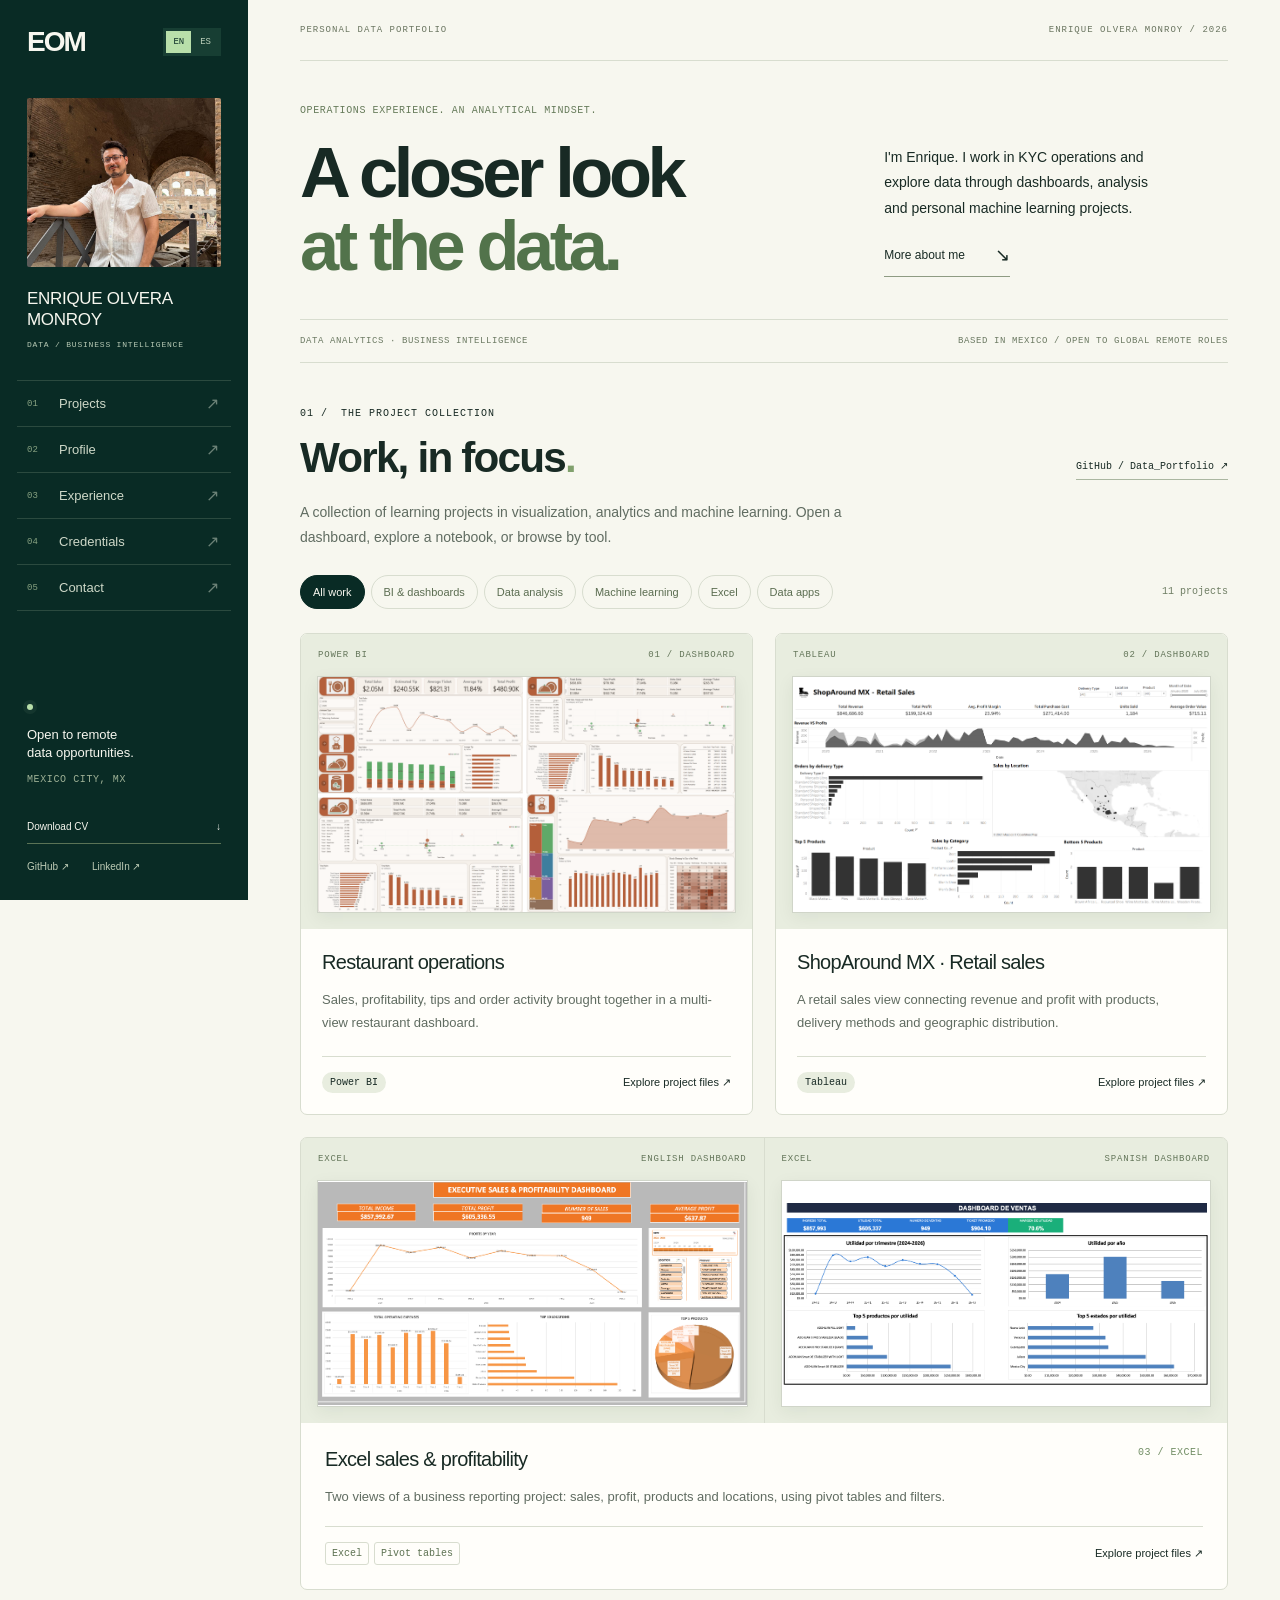
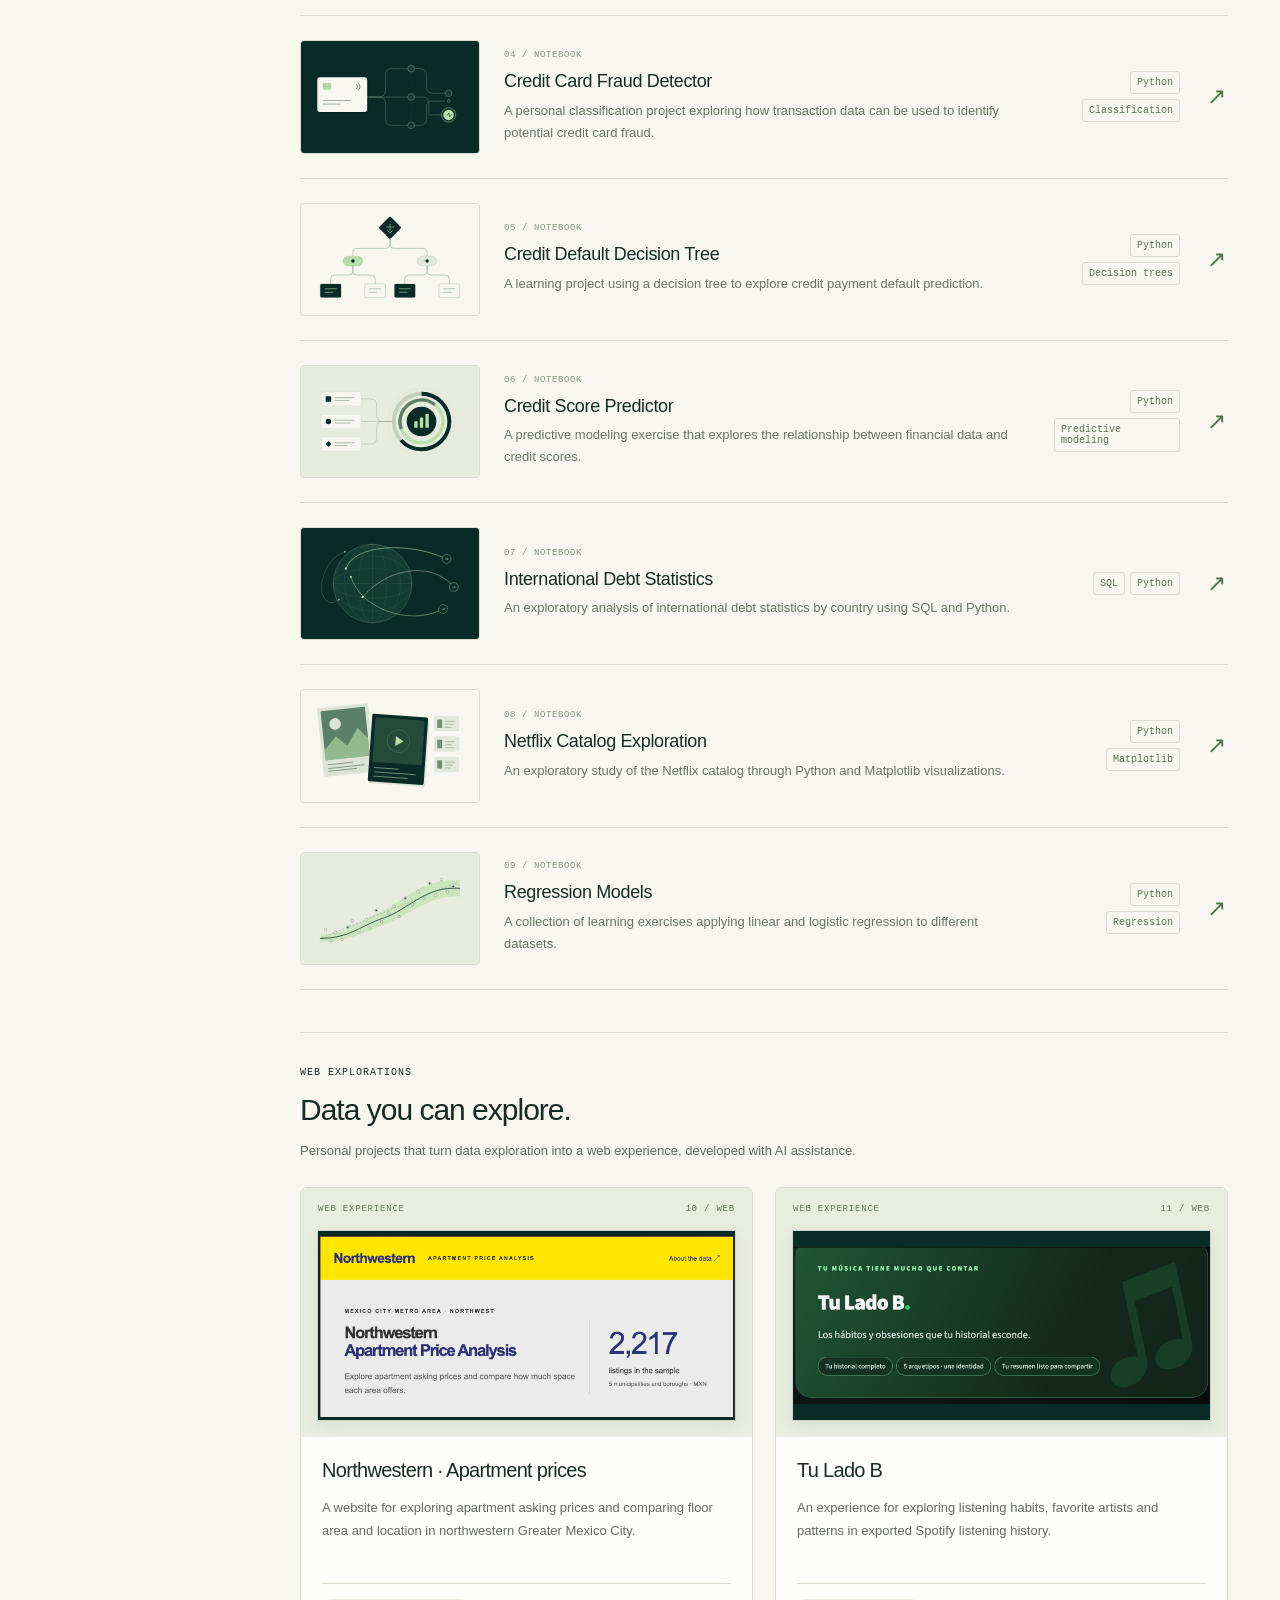
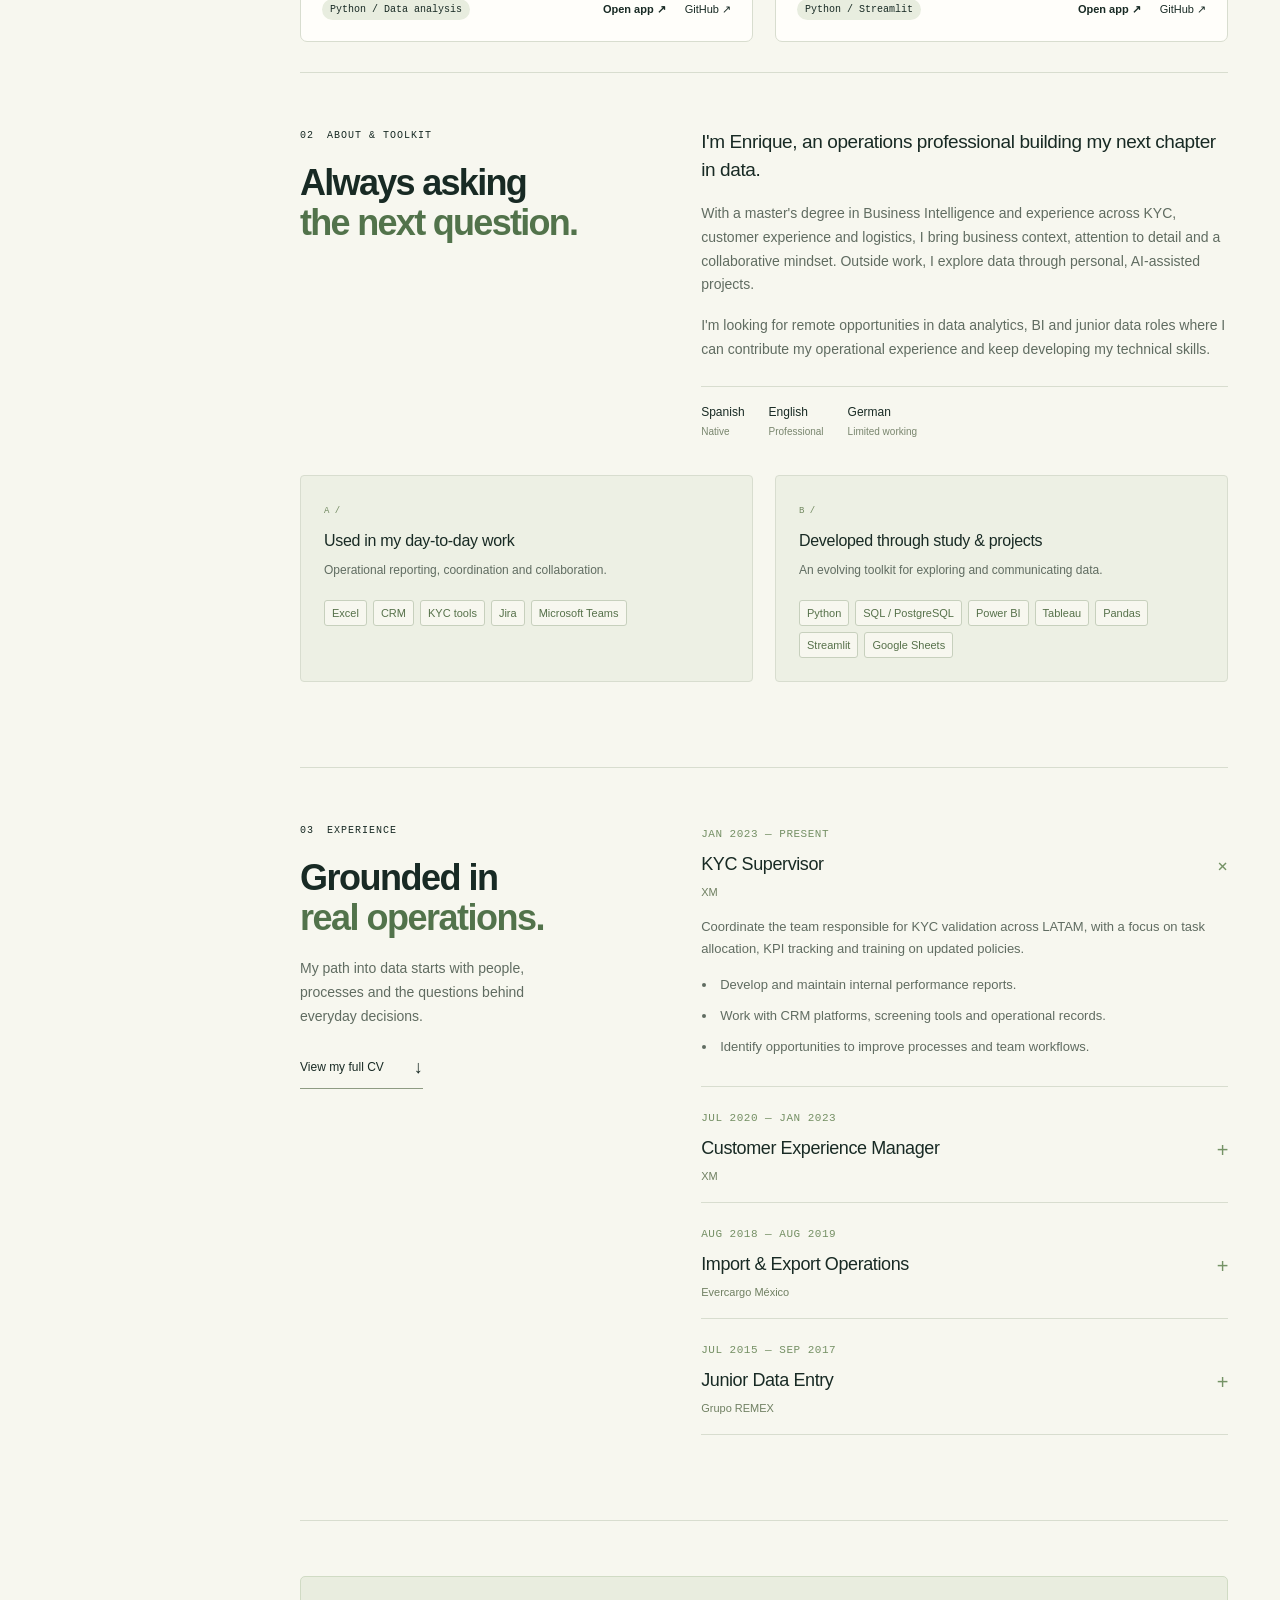
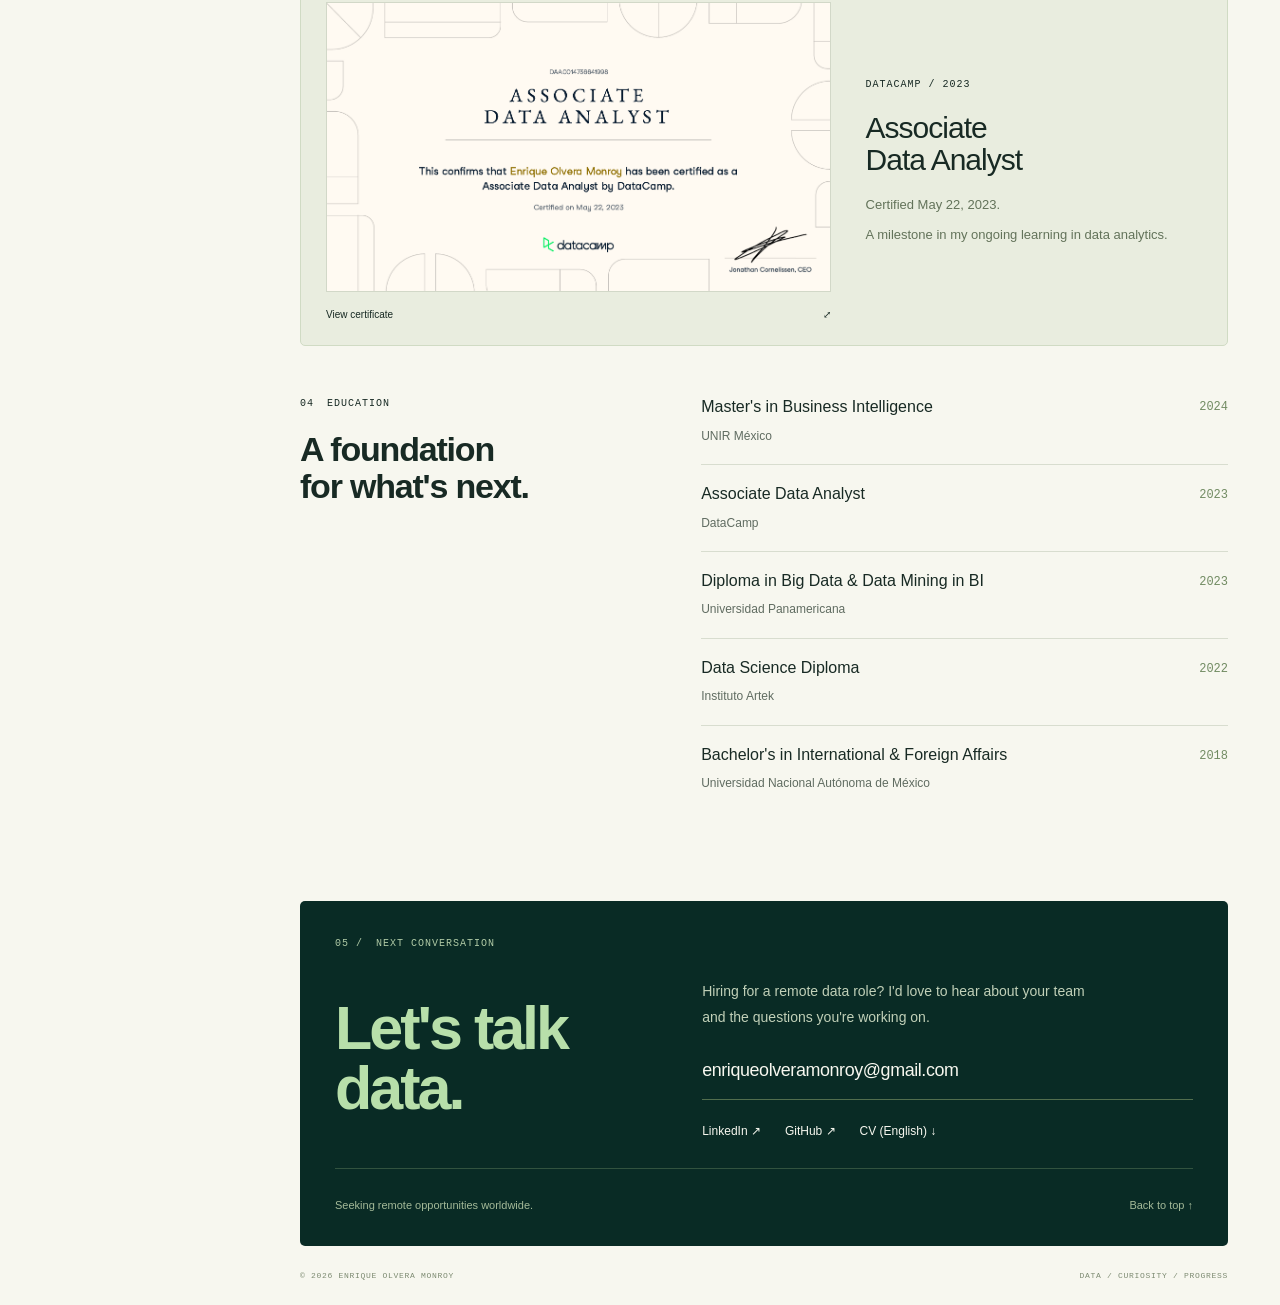
==== commit f869571a: "Update index.html" ====
--- a/index.html
+++ b/index.html
@@ -17,7 +17,7 @@
 <div class="sidebar-bottom"><span class="status-dot"></span><p data-i18n="sideAvailable">Open to remote<br>data opportunities.</p><span class="side-location">MEXICO CITY, MX</span><a class="sidebar-cv" href="assets/enrique-olvera-cv.pdf" download="Enrique-Olvera-Monroy-CV.pdf"><span data-i18n="download">Download CV</span> ↓</a><div class="side-socials"><a href="https://github.com/EnriqueOlveraMonroy/Data_Portfolio" target="_blank" rel="noopener noreferrer">GitHub ↗</a><a href="https://www.linkedin.com/in/enrique-olvera-monroy" target="_blank" rel="noopener noreferrer">LinkedIn ↗</a></div></div>
 </aside>
 <main id="main" class="main-shell">
-<section class="intro" id="home"><div class="intro-top"><span data-i18n="portfolioLabel">PERSONAL DATA PORTFOLIO</span><span>ENRIQUE OLVERA MONROY / 2026</span></div><div class="intro-grid"><div><p class="eyebrow" data-i18n="introEyebrow">OPERATIONS EXPERIENCE. AN ANALYTICAL MINDSET.</p><h1><span data-i18n="introTitle1">A closer look</span><br><span class="outline-word" data-i18n="introTitle2">at the data.</span></h1></div><div class="intro-note"><span class="note-mark" aria-hidden="true">[ eo ]</span><p data-i18n="introText">I'm Enrique. I work in KYC operations and explore data through dashboards, analysis and personal machine learning projects.</p><a href="#about" class="text-link"><span data-i18n="moreAbout">More about me</span><span aria-hidden="true">↘</span></a></div></div><div class="intro-strip"><span data-i18n="focusRoles">DATA ANALYTICS · BUSINESS INTELLIGENCE</span><span data-i18n="remoteShort">BASED IN MEXICO / OPEN TO GLOBAL REMOTE ROLES</span></div></section>
+<section class="intro" id="home"><div class="intro-top"><span data-i18n="portfolioLabel">PERSONAL DATA PORTFOLIO</span><span>ENRIQUE OLVERA MONROY / 2026</span></div><div class="intro-grid"><div><p class="eyebrow" data-i18n="introEyebrow">OPERATIONS EXPERIENCE. AN ANALYTICAL MINDSET.</p><h1><span data-i18n="introTitle1">A closer look</span><br><span class="outline-word" data-i18n="introTitle2">at the data.</span></h1></div><div class="intro-note"><p data-i18n="introText">I'm Enrique. I work in KYC operations and explore data through dashboards, analysis and personal machine learning projects.</p><a href="#about" class="text-link"><span data-i18n="moreAbout">More about me</span><span aria-hidden="true">↘</span></a></div></div><div class="intro-strip"><span data-i18n="focusRoles">DATA ANALYTICS · BUSINESS INTELLIGENCE</span><span data-i18n="remoteShort">BASED IN MEXICO / OPEN TO GLOBAL REMOTE ROLES</span></div></section>
 <section class="work-section" id="work"><div class="section-heading"><div><p class="eyebrow"><span>01 /</span><span data-i18n="workLabel">THE PROJECT COLLECTION</span></p><h2 data-i18n="workHeading">Work, in focus<span class="small-dot">.</span></h2></div><a class="repo-link" href="https://github.com/EnriqueOlveraMonroy/Data_Portfolio" target="_blank" rel="noopener noreferrer">GitHub / Data_Portfolio ↗</a></div><p class="work-intro" data-i18n="workIntro">A collection of learning projects in visualization, analytics and machine learning. Open a dashboard, explore a notebook, or browse by tool.</p><div class="filter-row"><div class="filters" role="group" aria-label="Filter projects" data-label="filterProjects"><button type="button" data-filter="all" aria-pressed="true" data-i18n="filterAll">All work</button><button type="button" data-filter="bi" aria-pressed="false" data-i18n="filterBI">BI & dashboards</button><button type="button" data-filter="analysis" aria-pressed="false" data-i18n="filterAnalysis">Data analysis</button><button type="button" data-filter="ml" aria-pressed="false" data-i18n="filterML">Machine learning</button><button type="button" data-filter="excel" aria-pressed="false">Excel</button><button type="button" data-filter="web" aria-pressed="false" data-i18n="filterWeb">Data apps</button></div><span id="project-count" aria-live="polite">11 projects</span></div>
 <div class="dashboard-grid">
 <article class="dashboard-card" data-category="bi"><button class="dashboard-preview restaurant" data-image="restaurant" aria-label="Enlarge restaurant dashboard" data-label="restaurantPreview"><div class="preview-chrome"><span>POWER BI</span><span>01 / DASHBOARD</span></div><img src="assets/restaurant-dashboard.png" alt="Restaurant dashboard showing sales, profit, tips, product mix and order activity" data-alt="restaurantAlt" width="1920" height="1080"><span class="zoom-badge"><span data-i18n="expand">Expand preview</span> ⤢</span></button><div class="dashboard-info"><div class="card-title"><h3 data-i18n="restaurantTitle">Restaurant operations</h3></div><p data-i18n="restaurantDescription">Sales, profitability, tips and order activity brought together in a multi-view restaurant dashboard.</p><div class="card-bottom"><span class="tool-label">Power BI</span><a href="https://github.com/EnriqueOlveraMonroy/Data_Portfolio/tree/main/Power%20BI%20projects/Dashboard_Restaurant" target="_blank" rel="noopener noreferrer"><span data-i18n="openFiles">Explore project files</span> ↗</a></div></div></article>
@@ -37,6 +37,6 @@
 <details><summary><span class="timeline-date" data-i18n="date4">JUL 2015 — SEP 2017</span><span class="role-line"><span>Junior Data Entry</span><span class="expand" aria-hidden="true">+</span></span><span class="company">Grupo REMEX</span></summary><div class="role-body"><p data-i18n="role4">Maintained records using Excel and internal data-processing software, prepared cost and revenue reports, and supported administrative operations.</p></div></details>
 </div></div></section>
 <section class="education-section section" id="credentials"><div class="certificate-feature"><button type="button" data-image="certificate" aria-label="View DataCamp certificate" data-label="certificatePreview"><img src="assets/associate-data-analyst.png" alt="DataCamp Associate Data Analyst certificate issued to Enrique Olvera Monroy on May 22, 2023" data-alt="certificateAlt" width="1059" height="607" loading="lazy"><span data-i18n="viewCertificate">View certificate</span><span aria-hidden="true">⤢</span></button><div><span class="eyebrow">DATACAMP / 2023</span><h3>Associate <br>Data Analyst</h3><p data-i18n="certDate">Certified May 22, 2023.</p><p data-i18n="certBody">A milestone in my ongoing learning in data analytics.</p></div></div><div class="wrap education-grid"><div><p class="eyebrow"><span class="section-number">04</span><span data-i18n="educationLabel">EDUCATION</span></p><h2 data-i18n="educationHeading">A foundation<br>for what's next.</h2></div><div class="education-list"><div><span class="education-year">2024</span><h3 data-i18n="edu1">Master's in Business Intelligence</h3><p>UNIR México</p></div><div><span class="education-year">2023</span><h3>Associate Data Analyst</h3><p>DataCamp</p></div><div><span class="education-year">2023</span><h3 data-i18n="edu3">Diploma in Big Data & Data Mining in BI</h3><p>Universidad Panamericana</p></div><div><span class="education-year">2022</span><h3 data-i18n="edu4">Data Science Diploma</h3><p>Instituto Artek</p></div><div><span class="education-year">2018</span><h3 data-i18n="edu5">Bachelor's in International & Foreign Affairs</h3><p>Universidad Nacional Autónoma de México</p></div></div></div></section>
-<section class="contact-section" id="contact"><p class="eyebrow"><span>05 /</span><span data-i18n="contactLabel">NEXT CONVERSATION</span></p><div class="contact-grid"><h2 data-i18n="newContactTitle">Let's talk <br>data.</h2><div><p data-i18n="contactBody">Hiring for a remote data role? I'd love to hear about your team and the questions you're working on.</p><a class="email-link" href="mailto:enriqueolveramonroy@gmail.com">enriqueolveramonroy@gmail.com</a><div class="socials"><a href="https://www.linkedin.com/in/enrique-olvera-monroy" target="_blank" rel="noopener noreferrer">LinkedIn ↗</a><a href="https://github.com/EnriqueOlveraMonroy/Data_Portfolio" target="_blank" rel="noopener noreferrer">GitHub ↗</a><a href="assets/enrique-olvera-cv.pdf" download="Enrique-Olvera-Monroy-CV.pdf"><span data-i18n="downloadEnglish">CV (English)</span> ↓</a></div></div></div><div class="contact-foot"><span data-i18n="remoteNote">Seeking remote opportunities worldwide.</span><a href="#home"><span data-i18n="backTop">Back to top</span> ↑</a></div></section><footer class="footer"><span>© 2026 ENRIQUE OLVERA MONROY</span><span data-i18n="footerWords">DATA / CURIOSITY / CONTEXT</span></footer></main>
+<section class="contact-section" id="contact"><p class="eyebrow"><span>05 /</span><span data-i18n="contactLabel">NEXT CONVERSATION</span></p><div class="contact-grid"><h2 data-i18n="newContactTitle">Let's talk <br>data.</h2><div><p data-i18n="contactBody">Hiring for a remote data role? I'd love to hear about your team and the questions you're working on.</p><a class="email-link" href="mailto:enriqueolveramonroy@gmail.com">enriqueolveramonroy@gmail.com</a><div class="socials"><a href="https://www.linkedin.com/in/enrique-olvera-monroy" target="_blank" rel="noopener noreferrer">LinkedIn ↗</a><a href="https://github.com/EnriqueOlveraMonroy/Data_Portfolio" target="_blank" rel="noopener noreferrer">GitHub ↗</a><a href="assets/enrique-olvera-cv.pdf" download="Enrique-Olvera-Monroy-CV.pdf"><span data-i18n="downloadEnglish">CV (English)</span> ↓</a></div></div></div><div class="contact-foot"><span data-i18n="remoteNote">Seeking remote opportunities worldwide.</span><a href="#home"><span data-i18n="backTop">Back to top</span> ↑</a></div></section><footer class="footer"><span>© 2026 ENRIQUE OLVERA MONROY</span><span data-i18n="footerWords">DATA / CURIOSITY / PROGRESS</span></footer></main>
 <dialog id="image-dialog" aria-labelledby="image-dialog-title"><div class="image-dialog-bar"><h2 id="image-dialog-title"></h2><div class="image-controls"><button type="button" id="image-zoom" data-i18n="zoomImage">Zoom image</button><button class="dialog-close" aria-label="Close preview" data-label="closePreview">×</button></div></div><div class="image-stage"><img id="expanded-image" alt=""></div><p class="image-caption" id="image-caption"></p></dialog>
 </body></html>
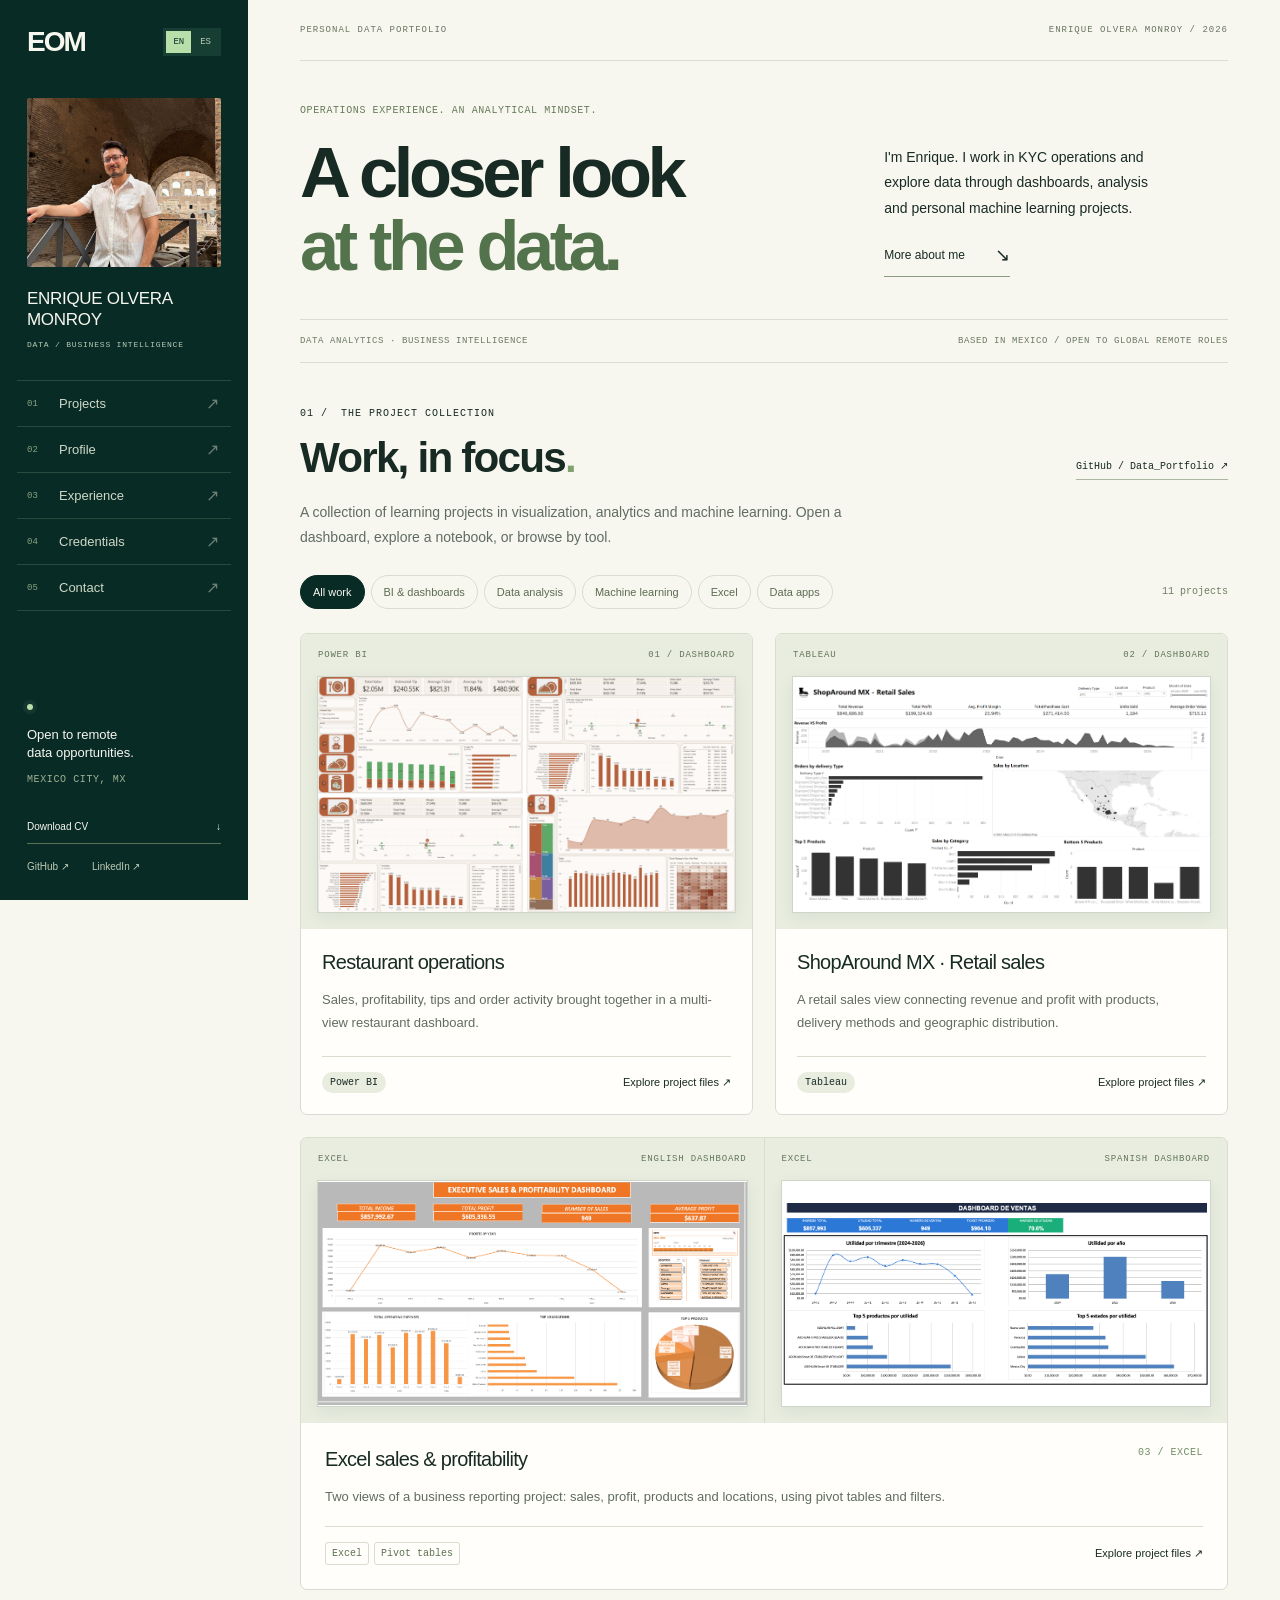
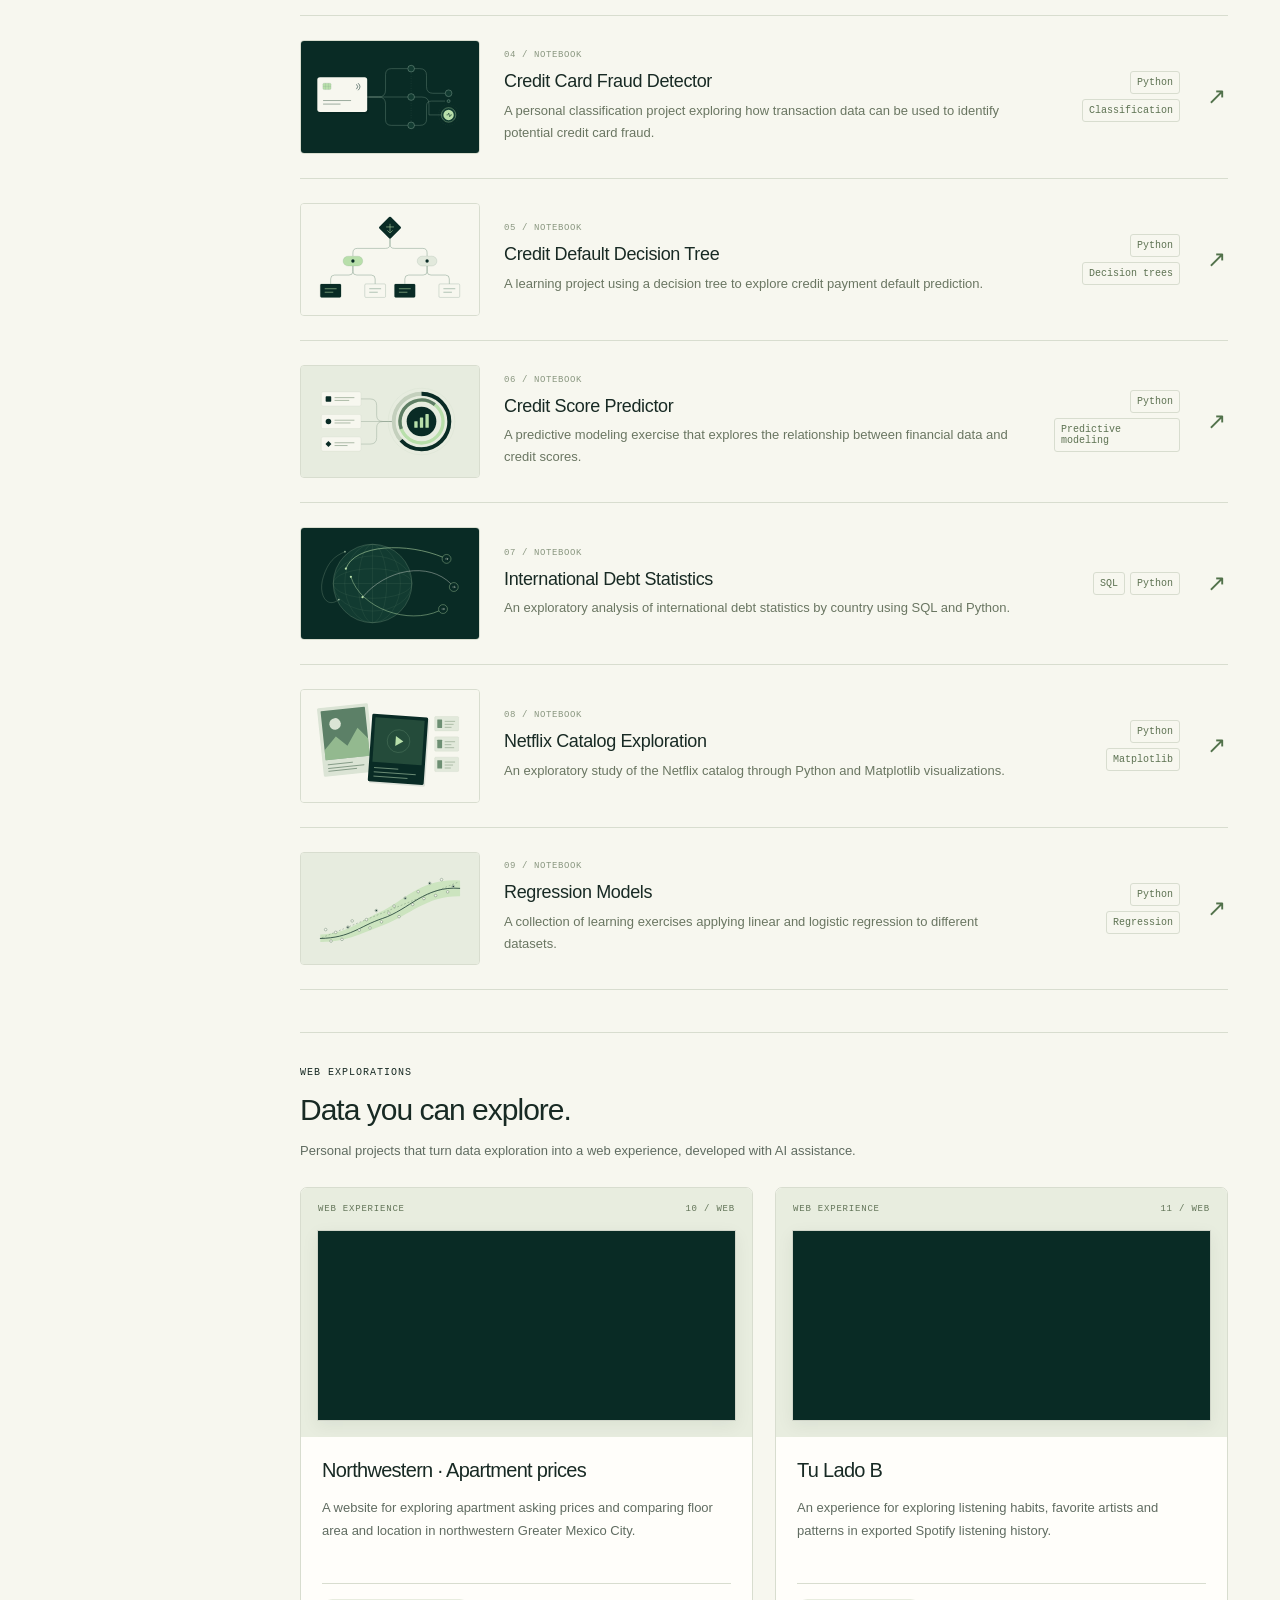
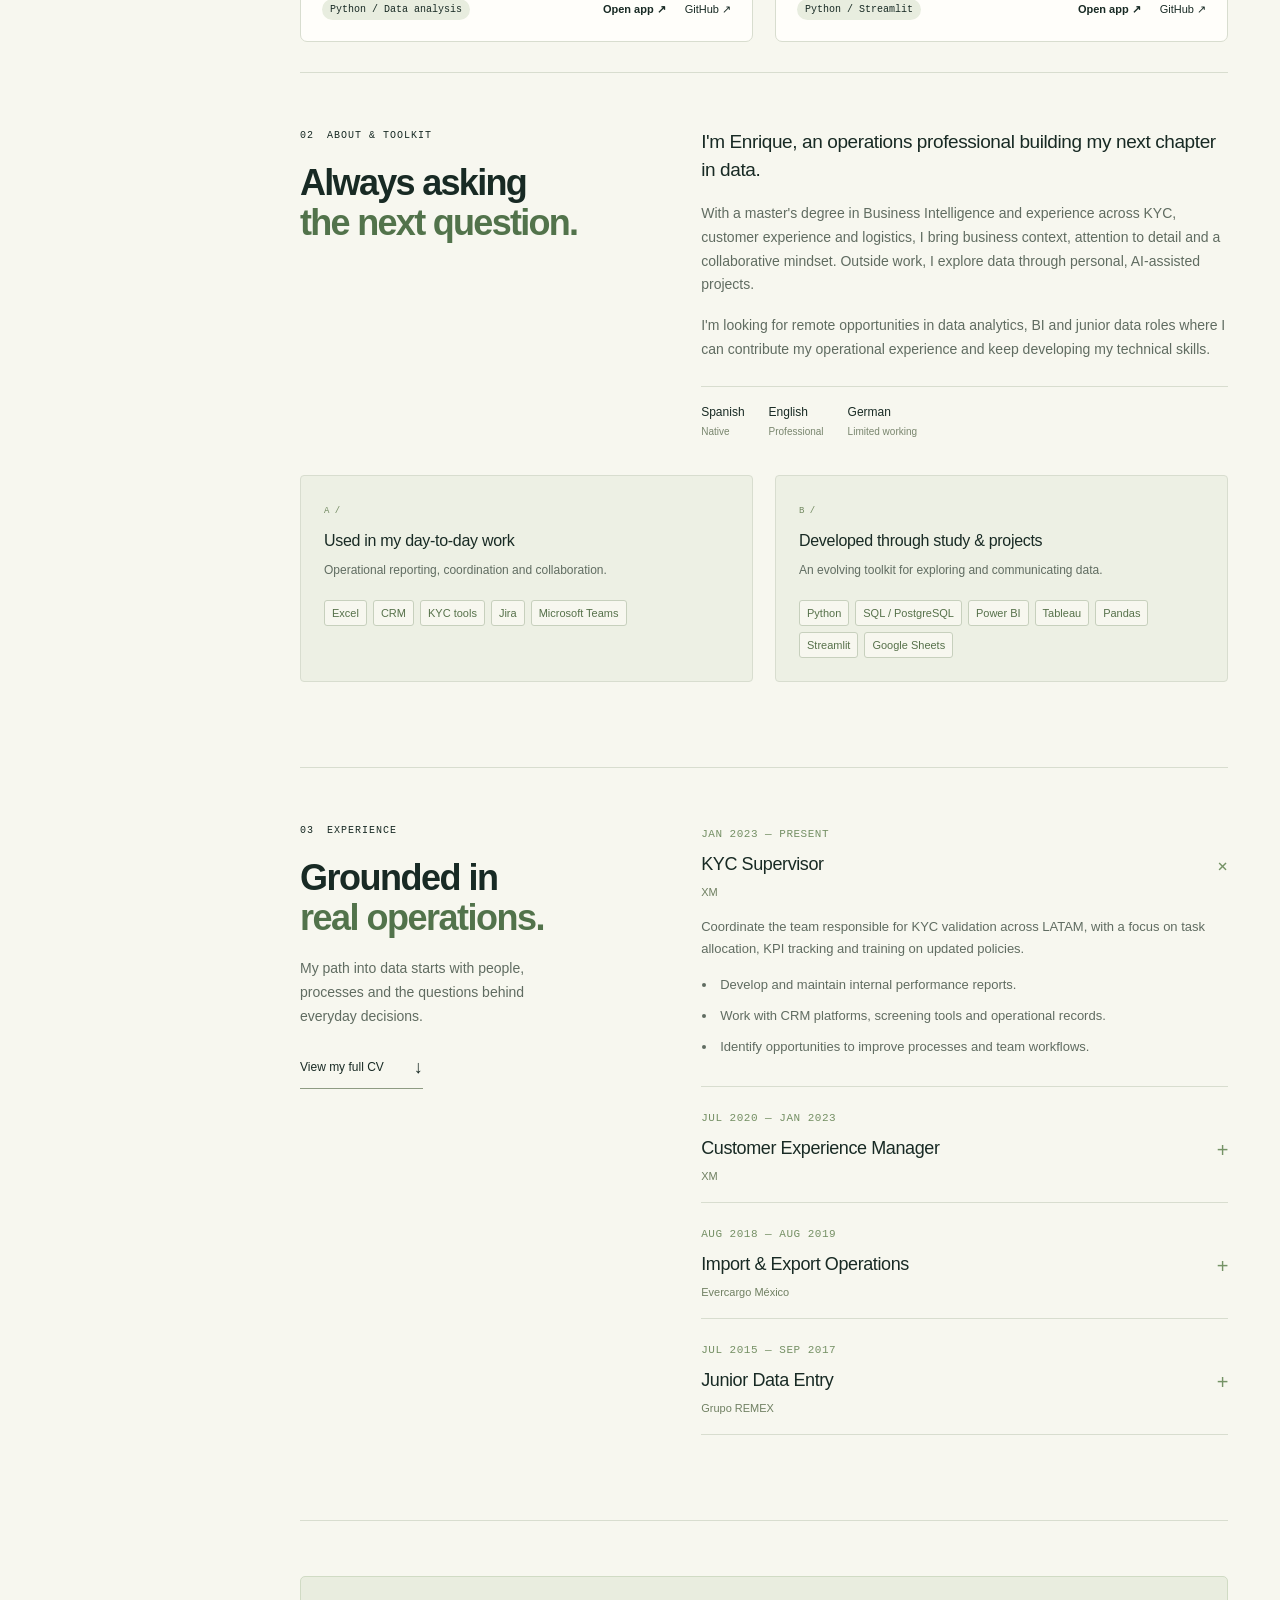
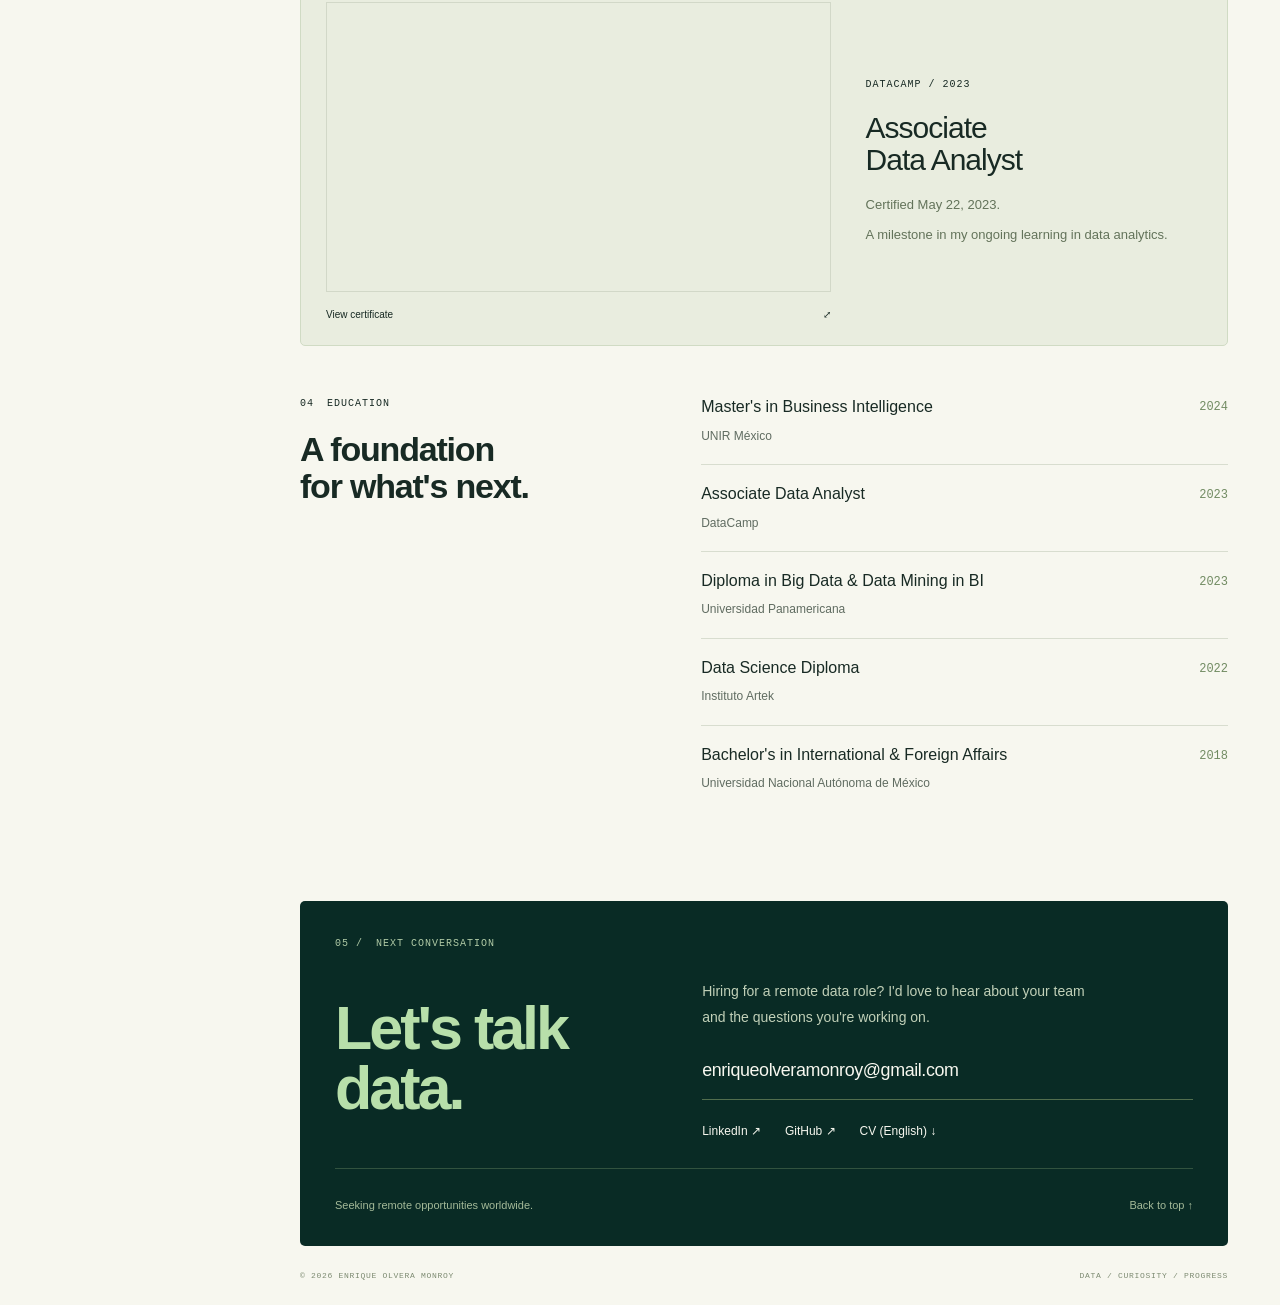
==== commit 5aab8e9e: "." ====
--- a/index.html
+++ b/index.html
@@ -1,31 +1,44 @@
 <!doctype html>
 <html lang="en">
 <head>
-<meta charset="utf-8"><meta name="viewport" content="width=device-width,initial-scale=1">
+<meta charset="utf-8">
+<meta http-equiv="Content-Security-Policy" content="default-src 'self'; script-src 'self' 'sha256-MeUc8FlB0/M0RV/rL0AdpWwKdq6fNF1Fx7BNc8riPfY='; style-src 'self'; img-src 'self'; font-src 'self'; connect-src 'self'; object-src 'none'; base-uri 'none'; form-action 'none'; frame-src 'none'">
+<meta name="referrer" content="strict-origin-when-cross-origin">
+<meta name="viewport" content="width=device-width,initial-scale=1">
 <title>Enrique Olvera Monroy — Data & Business Intelligence</title>
 <meta name="description" content="Enrique Olvera Monroy. Operations experience, a Business Intelligence background, and personal data projects. Based in Mexico, open to remote data opportunities worldwide.">
 <meta name="theme-color" content="#092b25"><meta property="og:title" content="Enrique Olvera Monroy — Data & Business Intelligence"><meta property="og:description" content="Business context. Data perspective. Explore my experience and personal projects."><meta property="og:type" content="website">
 <link rel="icon" type="image/svg+xml" href="assets/favicon.svg"><link rel="stylesheet" href="styles.css"><script src="app.js" defer></script>
+<link rel="canonical" href="https://enriqueolveramonroy.github.io/">
+<meta property="og:url" content="https://enriqueolveramonroy.github.io/">
+<meta property="og:site_name" content="Enrique Olvera Monroy — Portfolio">
+<meta property="og:locale" content="en_US">
+<meta property="og:locale:alternate" content="es_MX">
+<meta property="og:image" content="https://enriqueolveramonroy.github.io/assets/enrique-olvera.jpeg">
+<meta property="og:image:alt" content="Enrique Olvera Monroy">
+<meta name="twitter:card" content="summary_large_image">
+<noscript><link rel="stylesheet" href="noscript.css"></noscript>
+<script type="application/ld+json">{"@context":"https://schema.org","@type":"ProfilePage","url":"https://enriqueolveramonroy.github.io/","mainEntity":{"@type":"Person","name":"Enrique Olvera Monroy","url":"https://enriqueolveramonroy.github.io/","image":"https://enriqueolveramonroy.github.io/assets/enrique-olvera.jpeg","sameAs":["https://github.com/EnriqueOlveraMonroy","https://www.linkedin.com/in/enrique-olvera-monroy"]}}</script>
 </head>
 <body>
 <a class="skip" href="#main" data-i18n="skip">Skip to content</a>
 <aside class="sidebar site-header">
-<div class="sidebar-top"><a class="brand" href="#home" aria-label="Enrique Olvera Monroy — home">EOM</a><div class="languages" role="group" aria-label="Language"><button type="button" data-language="en" aria-pressed="true" lang="en">EN</button><button type="button" data-language="es" aria-pressed="false" lang="es">ES</button></div><button class="menu-toggle" aria-label="Open menu" data-label="openMenu" aria-expanded="false" aria-controls="mobile-nav"><span></span><span></span></button></div>
-<div class="profile"><img src="assets/enrique-olvera.jpeg" alt="Enrique Olvera Monroy" width="1280" height="1280" fetchpriority="high"><p>ENRIQUE OLVERA<br>MONROY</p><span class="profile-title">DATA / BUSINESS INTELLIGENCE</span></div>
-<nav class="side-nav desktop-nav" aria-label="Main navigation" data-label="navigation"><a href="#work"><span>01</span><span data-i18n="navWork">Projects</span><span>↗</span></a><a href="#about"><span>02</span><span data-i18n="navAbout">Profile</span><span>↗</span></a><a href="#experience"><span>03</span><span data-i18n="navExperience">Experience</span><span>↗</span></a><a href="#credentials"><span>04</span><span data-i18n="navCredentials">Credentials</span><span>↗</span></a><a href="#contact"><span>05</span><span data-i18n="contact">Contact</span><span>↗</span></a></nav>
+<div class="sidebar-top"><a class="brand" href="#home" aria-label="Enrique Olvera Monroy — home" data-label="home">EOM</a><div class="languages" role="group" aria-label="Language" data-label="language"><button type="button" data-language="en" aria-pressed="true" lang="en">EN</button><button type="button" data-language="es" aria-pressed="false" lang="es">ES</button></div><button class="menu-toggle" aria-label="Open menu" data-label="openMenu" aria-expanded="false" aria-controls="mobile-nav"><span></span><span></span></button></div>
+<div class="profile"><img src="assets/enrique-olvera.jpeg" alt="Enrique Olvera Monroy" width="1280" height="1280" fetchpriority="high" loading="lazy" decoding="async"><p>ENRIQUE OLVERA<br>MONROY</p><span class="profile-title">DATA / BUSINESS INTELLIGENCE</span></div>
+<nav class="side-nav desktop-nav" aria-label="Main navigation" data-label="navigation"><a href="#work"><span>01</span><span data-i18n="navWork">Projects</span><span aria-hidden="true">↗</span></a><a href="#about"><span>02</span><span data-i18n="navAbout">Profile</span><span aria-hidden="true">↗</span></a><a href="#experience"><span>03</span><span data-i18n="navExperience">Experience</span><span aria-hidden="true">↗</span></a><a href="#credentials"><span>04</span><span data-i18n="navCredentials">Credentials</span><span aria-hidden="true">↗</span></a><a href="#contact"><span>05</span><span data-i18n="contact">Contact</span><span aria-hidden="true">↗</span></a></nav>
 <nav id="mobile-nav" hidden aria-label="Mobile navigation" data-label="mobileNav"><a href="#work" data-i18n="navWork">Projects</a><a href="#about" data-i18n="navAbout">Profile</a><a href="#experience" data-i18n="navExperience">Experience</a><a href="#credentials" data-i18n="navCredentials">Credentials</a><a href="#contact" data-i18n="contact">Contact</a></nav>
 <div class="sidebar-bottom"><span class="status-dot"></span><p data-i18n="sideAvailable">Open to remote<br>data opportunities.</p><span class="side-location">MEXICO CITY, MX</span><a class="sidebar-cv" href="assets/enrique-olvera-cv.pdf" download="Enrique-Olvera-Monroy-CV.pdf"><span data-i18n="download">Download CV</span> ↓</a><div class="side-socials"><a href="https://github.com/EnriqueOlveraMonroy/Data_Portfolio" target="_blank" rel="noopener noreferrer">GitHub ↗</a><a href="https://www.linkedin.com/in/enrique-olvera-monroy" target="_blank" rel="noopener noreferrer">LinkedIn ↗</a></div></div>
 </aside>
-<main id="main" class="main-shell">
+<main tabindex="-1" id="main" class="main-shell"><noscript><p class="no-script-note">JavaScript is off. Project links, images and the CV remain available; language switching and filters require JavaScript. / JavaScript está desactivado. Los enlaces, imágenes y CV siguen disponibles.</p></noscript>
 <section class="intro" id="home"><div class="intro-top"><span data-i18n="portfolioLabel">PERSONAL DATA PORTFOLIO</span><span>ENRIQUE OLVERA MONROY / 2026</span></div><div class="intro-grid"><div><p class="eyebrow" data-i18n="introEyebrow">OPERATIONS EXPERIENCE. AN ANALYTICAL MINDSET.</p><h1><span data-i18n="introTitle1">A closer look</span><br><span class="outline-word" data-i18n="introTitle2">at the data.</span></h1></div><div class="intro-note"><p data-i18n="introText">I'm Enrique. I work in KYC operations and explore data through dashboards, analysis and personal machine learning projects.</p><a href="#about" class="text-link"><span data-i18n="moreAbout">More about me</span><span aria-hidden="true">↘</span></a></div></div><div class="intro-strip"><span data-i18n="focusRoles">DATA ANALYTICS · BUSINESS INTELLIGENCE</span><span data-i18n="remoteShort">BASED IN MEXICO / OPEN TO GLOBAL REMOTE ROLES</span></div></section>
-<section class="work-section" id="work"><div class="section-heading"><div><p class="eyebrow"><span>01 /</span><span data-i18n="workLabel">THE PROJECT COLLECTION</span></p><h2 data-i18n="workHeading">Work, in focus<span class="small-dot">.</span></h2></div><a class="repo-link" href="https://github.com/EnriqueOlveraMonroy/Data_Portfolio" target="_blank" rel="noopener noreferrer">GitHub / Data_Portfolio ↗</a></div><p class="work-intro" data-i18n="workIntro">A collection of learning projects in visualization, analytics and machine learning. Open a dashboard, explore a notebook, or browse by tool.</p><div class="filter-row"><div class="filters" role="group" aria-label="Filter projects" data-label="filterProjects"><button type="button" data-filter="all" aria-pressed="true" data-i18n="filterAll">All work</button><button type="button" data-filter="bi" aria-pressed="false" data-i18n="filterBI">BI & dashboards</button><button type="button" data-filter="analysis" aria-pressed="false" data-i18n="filterAnalysis">Data analysis</button><button type="button" data-filter="ml" aria-pressed="false" data-i18n="filterML">Machine learning</button><button type="button" data-filter="excel" aria-pressed="false">Excel</button><button type="button" data-filter="web" aria-pressed="false" data-i18n="filterWeb">Data apps</button></div><span id="project-count" aria-live="polite">11 projects</span></div>
+<section class="work-section" id="work"><div class="section-heading"><div><p class="eyebrow"><span>01 /</span><span data-i18n="workLabel">THE PROJECT COLLECTION</span></p><h2 data-i18n="workHeading">Work, in focus<span class="small-dot">.</span></h2></div><a class="repo-link" href="https://github.com/EnriqueOlveraMonroy/Data_Portfolio" target="_blank" rel="noopener noreferrer">GitHub / Data_Portfolio ↗</a></div><p class="work-intro" data-i18n="workIntro">A collection of learning projects in visualization, analytics and machine learning. Open a dashboard, explore a notebook, or browse by tool.</p><div class="filter-row"><div class="filters" role="group" aria-label="Filter projects" data-label="filterProjects"><button type="button" data-filter="all" aria-pressed="true" data-i18n="filterAll">All work</button><button type="button" data-filter="bi" aria-pressed="false" data-i18n="filterBI">BI & dashboards</button><button type="button" data-filter="analysis" aria-pressed="false" data-i18n="filterAnalysis">Data analysis</button><button type="button" data-filter="ml" aria-pressed="false" data-i18n="filterML">Machine learning</button><button type="button" data-filter="excel" aria-pressed="false">Excel</button><button type="button" data-filter="web" aria-pressed="false" data-i18n="filterWeb">Data apps</button></div><span id="project-count" role="status" aria-live="polite" aria-atomic="true">11 projects</span></div>
 <div class="dashboard-grid">
-<article class="dashboard-card" data-category="bi"><button class="dashboard-preview restaurant" data-image="restaurant" aria-label="Enlarge restaurant dashboard" data-label="restaurantPreview"><div class="preview-chrome"><span>POWER BI</span><span>01 / DASHBOARD</span></div><img src="assets/restaurant-dashboard.png" alt="Restaurant dashboard showing sales, profit, tips, product mix and order activity" data-alt="restaurantAlt" width="1920" height="1080"><span class="zoom-badge"><span data-i18n="expand">Expand preview</span> ⤢</span></button><div class="dashboard-info"><div class="card-title"><h3 data-i18n="restaurantTitle">Restaurant operations</h3></div><p data-i18n="restaurantDescription">Sales, profitability, tips and order activity brought together in a multi-view restaurant dashboard.</p><div class="card-bottom"><span class="tool-label">Power BI</span><a href="https://github.com/EnriqueOlveraMonroy/Data_Portfolio/tree/main/Power%20BI%20projects/Dashboard_Restaurant" target="_blank" rel="noopener noreferrer"><span data-i18n="openFiles">Explore project files</span> ↗</a></div></div></article>
-<article class="dashboard-card" data-category="bi"><button class="dashboard-preview retail" data-image="retail" aria-label="Enlarge retail sales dashboard" data-label="retailPreview"><div class="preview-chrome"><span>TABLEAU</span><span>02 / DASHBOARD</span></div><img src="assets/retail-sales.png" alt="ShopAround MX retail sales dashboard showing revenue, profit, delivery methods, locations and products" data-alt="retailAlt" width="1911" height="1060"><span class="zoom-badge"><span data-i18n="expand">Expand preview</span> ⤢</span></button><div class="dashboard-info"><div class="card-title"><h3 data-i18n="retailTitle">ShopAround MX · Retail sales</h3></div><p data-i18n="retailDescription">A retail sales view connecting revenue and profit with products, delivery methods and geographic distribution.</p><div class="card-bottom"><span class="tool-label">Tableau</span><a href="https://github.com/EnriqueOlveraMonroy/Data_Portfolio/tree/main/Tableau%20projects/Sales" target="_blank" rel="noopener noreferrer"><span data-i18n="openFiles">Explore project files</span> ↗</a></div></div></article>
+<article class="dashboard-card" data-category="bi"><a class="dashboard-preview restaurant" data-image="restaurant" aria-label="Enlarge restaurant dashboard" data-label="restaurantPreview" href="assets/restaurant-dashboard.png"><div class="preview-chrome"><span>POWER BI</span><span>01 / DASHBOARD</span></div><picture><source type="image/webp" srcset="assets/restaurant-dashboard.webp"><img src="assets/restaurant-dashboard.png" alt="Restaurant dashboard showing sales, profit, tips, product mix and order activity" data-alt="restaurantAlt" width="1920" height="1080" decoding="async" loading="lazy"></picture><span class="zoom-badge"><span data-i18n="expand">Expand preview</span> ⤢</span></a><div class="dashboard-info"><div class="card-title"><h3 data-i18n="restaurantTitle">Restaurant operations</h3></div><p data-i18n="restaurantDescription">Sales, profitability, tips and order activity brought together in a multi-view restaurant dashboard.</p><div class="card-bottom"><span class="tool-label">Power BI</span><a href="https://github.com/EnriqueOlveraMonroy/Data_Portfolio/tree/main/Power%20BI%20projects/Dashboard_Restaurant" target="_blank" rel="noopener noreferrer"><span data-i18n="openFiles">Explore project files</span> ↗</a></div></div></article>
+<article class="dashboard-card" data-category="bi"><a class="dashboard-preview retail" data-image="retail" aria-label="Enlarge retail sales dashboard" data-label="retailPreview" href="assets/retail-sales.png"><div class="preview-chrome"><span>TABLEAU</span><span>02 / DASHBOARD</span></div><picture><source type="image/webp" srcset="assets/retail-sales.webp"><img src="assets/retail-sales.png" alt="ShopAround MX retail sales dashboard showing revenue, profit, delivery methods, locations and products" data-alt="retailAlt" width="1911" height="1028" decoding="async" loading="lazy"></picture><span class="zoom-badge"><span data-i18n="expand">Expand preview</span> ⤢</span></a><div class="dashboard-info"><div class="card-title"><h3 data-i18n="retailTitle">ShopAround MX · Retail sales</h3></div><p data-i18n="retailDescription">A retail sales view connecting revenue and profit with products, delivery methods and geographic distribution.</p><div class="card-bottom"><span class="tool-label">Tableau</span><a href="https://github.com/EnriqueOlveraMonroy/Data_Portfolio/tree/main/Tableau%20projects/Sales" target="_blank" rel="noopener noreferrer"><span data-i18n="openFiles">Explore project files</span> ↗</a></div></div></article>
 </div>
-<article class="excel-feature dashboard-card" data-category="excel"><div class="excel-images"><button type="button" class="dashboard-preview " data-image="excelEn" aria-label="Enlarge English Excel dashboard" data-label="excelEnPreview"><span class="preview-chrome"><span>EXCEL</span><span><span data-i18n="englishDashboard">ENGLISH DASHBOARD</span></span></span><img src="assets/excel-dashboard-en.png" alt="English Excel dashboard with income, profit, sales, quarterly trends and product filters" data-alt="excelEnAlt" width="1920" height="1080" loading="lazy"><span class="zoom-badge"><span data-i18n="expand">Expand preview</span> ⤢</span></button><button type="button" class="dashboard-preview " data-image="excelEs" aria-label="Enlarge Spanish Excel dashboard" data-label="excelEsPreview"><span class="preview-chrome"><span>EXCEL</span><span><span data-i18n="spanishDashboard">SPANISH DASHBOARD</span></span></span><img src="assets/excel-dashboard-es.png" alt="Spanish Excel sales dashboard with quarterly and annual profit, top products and locations" data-alt="excelEsAlt" width="1920" height="1080" loading="lazy"><span class="zoom-badge"><span data-i18n="expand">Expand preview</span> ⤢</span></button></div><div class="dashboard-info"><div class="card-title"><h3 data-i18n="excelTitle">Excel sales & profitability</h3><span class="excel-number">03 / EXCEL</span></div><p data-i18n="excelDescription">Two views of a business reporting project: sales, profit, products and locations, using pivot tables and filters.</p><div class="card-bottom"><div class="directory-tags"><span>Excel</span><span data-i18n="pivotTables">Pivot tables</span></div><a href="https://github.com/EnriqueOlveraMonroy/Data_Portfolio/tree/main/Excel%20projects" target="_blank" rel="noopener noreferrer"><span data-i18n="openFiles">Explore project files</span> ↗</a></div></div></article>
-<div class="project-directory" id="project-directory"><article class="directory-row illustrated-row" data-category="ml"><button type="button" class="cover-preview" data-image="fraud" aria-label="View illustration: Credit Card Fraud Detector"><img src="assets/covers/fraud.svg" alt="Conceptual illustration of a credit card and transaction network" width="960" height="600" loading="lazy"></button><div class="directory-body"><span class="directory-index">04 / NOTEBOOK</span><h3><a href="https://github.com/EnriqueOlveraMonroy/Data_Portfolio/tree/main/Credit%20Card%20Fraud%20Detector" target="_blank" rel="noopener noreferrer">Credit Card Fraud Detector</a></h3><p>A personal classification project exploring how transaction data can be used to identify potential credit card fraud.</p></div><div class="directory-tags"><span>Python</span><span>Classification</span></div><a class="directory-arrow" href="https://github.com/EnriqueOlveraMonroy/Data_Portfolio/tree/main/Credit%20Card%20Fraud%20Detector" aria-label="View Credit Card Fraud Detector on GitHub" target="_blank" rel="noopener noreferrer">↗</a></article><article class="directory-row illustrated-row" data-category="ml"><button type="button" class="cover-preview" data-image="default" aria-label="View illustration: Credit Default Decision Tree"><img src="assets/covers/default.svg" alt="Conceptual illustration of a branching decision tree" width="960" height="600" loading="lazy"></button><div class="directory-body"><span class="directory-index">05 / NOTEBOOK</span><h3><a href="https://github.com/EnriqueOlveraMonroy/Data_Portfolio/tree/main/Credit%20Default%20Decision%20Tree" target="_blank" rel="noopener noreferrer">Credit Default Decision Tree</a></h3><p>A learning project using a decision tree to explore credit payment default prediction.</p></div><div class="directory-tags"><span>Python</span><span>Decision trees</span></div><a class="directory-arrow" href="https://github.com/EnriqueOlveraMonroy/Data_Portfolio/tree/main/Credit%20Default%20Decision%20Tree" aria-label="View Credit Default Decision Tree on GitHub" target="_blank" rel="noopener noreferrer">↗</a></article><article class="directory-row illustrated-row" data-category="ml"><button type="button" class="cover-preview" data-image="score" aria-label="View illustration: Credit Score Predictor"><img src="assets/covers/score.svg" alt="Conceptual illustration of signals used in credit scoring" width="960" height="600" loading="lazy"></button><div class="directory-body"><span class="directory-index">06 / NOTEBOOK</span><h3><a href="https://github.com/EnriqueOlveraMonroy/Data_Portfolio/tree/main/Credit%20Score%20Predictor" target="_blank" rel="noopener noreferrer">Credit Score Predictor</a></h3><p>A predictive modeling exercise that explores the relationship between financial data and credit scores.</p></div><div class="directory-tags"><span>Python</span><span>Predictive modeling</span></div><a class="directory-arrow" href="https://github.com/EnriqueOlveraMonroy/Data_Portfolio/tree/main/Credit%20Score%20Predictor" aria-label="View Credit Score Predictor on GitHub" target="_blank" rel="noopener noreferrer">↗</a></article><article class="directory-row illustrated-row" data-category="analysis"><button type="button" class="cover-preview" data-image="debt" aria-label="View illustration: International Debt Statistics"><img src="assets/covers/debt.svg" alt="Conceptual illustration of international financial flows around a globe" width="960" height="600" loading="lazy"></button><div class="directory-body"><span class="directory-index">07 / NOTEBOOK</span><h3><a href="https://github.com/EnriqueOlveraMonroy/Data_Portfolio/tree/main/International_Debt_Statistics_Analysis" target="_blank" rel="noopener noreferrer">International Debt Statistics</a></h3><p>An exploratory analysis of international debt statistics by country using SQL and Python.</p></div><div class="directory-tags"><span>SQL</span><span>Python</span></div><a class="directory-arrow" href="https://github.com/EnriqueOlveraMonroy/Data_Portfolio/tree/main/International_Debt_Statistics_Analysis" aria-label="View International Debt Statistics on GitHub" target="_blank" rel="noopener noreferrer">↗</a></article><article class="directory-row illustrated-row" data-category="analysis"><button type="button" class="cover-preview" data-image="netflix" aria-label="View illustration: Netflix Catalog Exploration"><img src="assets/covers/netflix.svg" alt="Conceptual illustration of an audiovisual catalog" width="960" height="600" loading="lazy"></button><div class="directory-body"><span class="directory-index">08 / NOTEBOOK</span><h3><a href="https://github.com/EnriqueOlveraMonroy/Data_Portfolio/tree/main/Netflix%20Data%20Visualization%20Exploratory%20Insights" target="_blank" rel="noopener noreferrer">Netflix Catalog Exploration</a></h3><p>An exploratory study of the Netflix catalog through Python and Matplotlib visualizations.</p></div><div class="directory-tags"><span>Python</span><span>Matplotlib</span></div><a class="directory-arrow" href="https://github.com/EnriqueOlveraMonroy/Data_Portfolio/tree/main/Netflix%20Data%20Visualization%20Exploratory%20Insights" aria-label="View Netflix Catalog Exploration on GitHub" target="_blank" rel="noopener noreferrer">↗</a></article><article class="directory-row illustrated-row" data-category="ml"><button type="button" class="cover-preview" data-image="regression" aria-label="View illustration: Regression Models"><img src="assets/covers/regression.svg" alt="Conceptual illustration of data points and regression curves" width="960" height="600" loading="lazy"></button><div class="directory-body"><span class="directory-index">09 / NOTEBOOK</span><h3><a href="https://github.com/EnriqueOlveraMonroy/Data_Portfolio/tree/main/Regression%20Models" target="_blank" rel="noopener noreferrer">Regression Models</a></h3><p>A collection of learning exercises applying linear and logistic regression to different datasets.</p></div><div class="directory-tags"><span>Python</span><span>Regression</span></div><a class="directory-arrow" href="https://github.com/EnriqueOlveraMonroy/Data_Portfolio/tree/main/Regression%20Models" aria-label="View Regression Models on GitHub" target="_blank" rel="noopener noreferrer">↗</a></article></div>
-<div class="web-collection"><div class="web-collection-heading"><p class="eyebrow" data-i18n="webLabel">WEB EXPLORATIONS</p><h3 data-i18n="webHeading">Data you can explore.</h3><p data-i18n="webIntro">Personal projects that turn data exploration into a web experience, developed with AI assistance.</p></div><div class="web-grid"><article class="dashboard-card web-card" data-category="web"><button type="button" class="dashboard-preview " data-image="housing" aria-label="Enlarge apartment analysis website" data-label="housingPreview"><span class="preview-chrome"><span data-i18n="webExperience">WEB EXPERIENCE</span><span>10 / WEB</span></span><img src="assets/apartment-web.png" alt="Screenshot of the Northwestern Apartment Price Analysis website with yellow masthead and project introduction" data-alt="housingAlt" width="1920" height="1080" loading="lazy"><span class="zoom-badge"><span data-i18n="expand">Expand preview</span> ⤢</span></button><div class="dashboard-info"><div class="card-title"><h3 data-i18n="housingCardTitle">Northwestern · Apartment prices</h3></div><p data-i18n="housingCardDescription">A website for exploring apartment asking prices and comparing floor area and location in northwestern Greater Mexico City.</p><div class="card-bottom"><span class="tool-label" data-i18n="housingTools">Python / Data analysis</span><div class="web-links"><a class="live-app-link" href="https://northwestern-apartment-price-analysis.onrender.com/" target="_blank" rel="noopener noreferrer"><span data-i18n="openApp">Open app</span> ↗</a><a href="https://github.com/EnriqueOlveraMonroy/Northwestern-Apartment-Price-Analysis" target="_blank" rel="noopener noreferrer">GitHub ↗</a></div></div></div></article><article class="dashboard-card web-card" data-category="web"><button type="button" class="dashboard-preview " data-image="music" aria-label="Enlarge Tu Lado B website" data-label="musicPreview"><span class="preview-chrome"><span data-i18n="webExperience">WEB EXPERIENCE</span><span>11 / WEB</span></span><img src="assets/tu-lado-b-web.png" alt="Screenshot of the Tu Lado B website with its green introduction, musical note and listening history features" data-alt="musicAlt" width="1920" height="1080" loading="lazy"><span class="zoom-badge"><span data-i18n="expand">Expand preview</span> ⤢</span></button><div class="dashboard-info"><div class="card-title"><h3>Tu Lado B</h3></div><p data-i18n="musicCardDescription">An experience for exploring listening habits, favorite artists and patterns in exported Spotify listening history.</p><div class="card-bottom"><span class="tool-label">Python / Streamlit</span><div class="web-links"><a class="live-app-link" href="https://tu-lado-b.streamlit.app/" target="_blank" rel="noopener noreferrer"><span data-i18n="openApp">Open app</span> ↗</a><a href="https://github.com/EnriqueOlveraMonroy/Tu-lado-b" target="_blank" rel="noopener noreferrer">GitHub ↗</a></div></div></div></article></div></div>
+<article class="excel-feature dashboard-card" data-category="excel"><div class="excel-images"><a class="dashboard-preview " data-image="excelEn" aria-label="Enlarge English Excel dashboard" data-label="excelEnPreview" href="assets/excel-dashboard-en.png"><span class="preview-chrome"><span>EXCEL</span><span><span data-i18n="englishDashboard">ENGLISH DASHBOARD</span></span></span><picture><source type="image/webp" srcset="assets/excel-dashboard-en.webp"><img src="assets/excel-dashboard-en.png" alt="English Excel dashboard with income, profit, sales, quarterly trends and product filters" data-alt="excelEnAlt" width="2054" height="1066" loading="lazy" decoding="async"></picture><span class="zoom-badge"><span data-i18n="expand">Expand preview</span> ⤢</span></a><a class="dashboard-preview " data-image="excelEs" aria-label="Enlarge Spanish Excel dashboard" data-label="excelEsPreview" href="assets/excel-dashboard-es.png"><span class="preview-chrome"><span>EXCEL</span><span><span data-i18n="spanishDashboard">SPANISH DASHBOARD</span></span></span><picture><source type="image/webp" srcset="assets/excel-dashboard-es.webp"><img src="assets/excel-dashboard-es.png" alt="Spanish Excel sales dashboard with quarterly and annual profit, top products and locations" data-alt="excelEsAlt" width="2256" height="990" loading="lazy" decoding="async"></picture><span class="zoom-badge"><span data-i18n="expand">Expand preview</span> ⤢</span></a></div><div class="dashboard-info"><div class="card-title"><h3 data-i18n="excelTitle">Excel sales & profitability</h3><span class="excel-number">03 / EXCEL</span></div><p data-i18n="excelDescription">Two views of a business reporting project: sales, profit, products and locations, using pivot tables and filters.</p><div class="card-bottom"><div class="directory-tags"><span>Excel</span><span data-i18n="pivotTables">Pivot tables</span></div><a href="https://github.com/EnriqueOlveraMonroy/Data_Portfolio/tree/main/Excel%20projects" target="_blank" rel="noopener noreferrer"><span data-i18n="openFiles">Explore project files</span> ↗</a></div></div></article>
+<div class="project-directory" id="project-directory"><article class="directory-row illustrated-row" data-category="ml"><a class="cover-preview" data-image="fraud" aria-label="View illustration: Credit Card Fraud Detector" href="assets/covers/fraud.svg"><img src="assets/covers/fraud.svg" alt="Conceptual illustration of a credit card and transaction network" width="960" height="600" loading="lazy"></a><div class="directory-body"><span class="directory-index">04 / NOTEBOOK</span><h3><a href="https://github.com/EnriqueOlveraMonroy/Data_Portfolio/tree/main/Credit%20Card%20Fraud%20Detector" target="_blank" rel="noopener noreferrer">Credit Card Fraud Detector</a></h3><p>A personal classification project exploring how transaction data can be used to identify potential credit card fraud.</p></div><div class="directory-tags"><span>Python</span><span>Classification</span></div><a class="directory-arrow" href="https://github.com/EnriqueOlveraMonroy/Data_Portfolio/tree/main/Credit%20Card%20Fraud%20Detector" aria-label="View Credit Card Fraud Detector on GitHub" target="_blank" rel="noopener noreferrer">↗</a></article><article class="directory-row illustrated-row" data-category="ml"><a class="cover-preview" data-image="default" aria-label="View illustration: Credit Default Decision Tree" href="assets/covers/default.svg"><img src="assets/covers/default.svg" alt="Conceptual illustration of a branching decision tree" width="960" height="600" loading="lazy"></a><div class="directory-body"><span class="directory-index">05 / NOTEBOOK</span><h3><a href="https://github.com/EnriqueOlveraMonroy/Data_Portfolio/tree/main/Credit%20Default%20Decision%20Tree" target="_blank" rel="noopener noreferrer">Credit Default Decision Tree</a></h3><p>A learning project using a decision tree to explore credit payment default prediction.</p></div><div class="directory-tags"><span>Python</span><span>Decision trees</span></div><a class="directory-arrow" href="https://github.com/EnriqueOlveraMonroy/Data_Portfolio/tree/main/Credit%20Default%20Decision%20Tree" aria-label="View Credit Default Decision Tree on GitHub" target="_blank" rel="noopener noreferrer">↗</a></article><article class="directory-row illustrated-row" data-category="ml"><a class="cover-preview" data-image="score" aria-label="View illustration: Credit Score Predictor" href="assets/covers/score.svg"><img src="assets/covers/score.svg" alt="Conceptual illustration of signals used in credit scoring" width="960" height="600" loading="lazy"></a><div class="directory-body"><span class="directory-index">06 / NOTEBOOK</span><h3><a href="https://github.com/EnriqueOlveraMonroy/Data_Portfolio/tree/main/Credit%20Score%20Predictor" target="_blank" rel="noopener noreferrer">Credit Score Predictor</a></h3><p>A predictive modeling exercise that explores the relationship between financial data and credit scores.</p></div><div class="directory-tags"><span>Python</span><span>Predictive modeling</span></div><a class="directory-arrow" href="https://github.com/EnriqueOlveraMonroy/Data_Portfolio/tree/main/Credit%20Score%20Predictor" aria-label="View Credit Score Predictor on GitHub" target="_blank" rel="noopener noreferrer">↗</a></article><article class="directory-row illustrated-row" data-category="analysis"><a class="cover-preview" data-image="debt" aria-label="View illustration: International Debt Statistics" href="assets/covers/debt.svg"><img src="assets/covers/debt.svg" alt="Conceptual illustration of international financial flows around a globe" width="960" height="600" loading="lazy"></a><div class="directory-body"><span class="directory-index">07 / NOTEBOOK</span><h3><a href="https://github.com/EnriqueOlveraMonroy/Data_Portfolio/tree/main/International_Debt_Statistics_Analysis" target="_blank" rel="noopener noreferrer">International Debt Statistics</a></h3><p>An exploratory analysis of international debt statistics by country using SQL and Python.</p></div><div class="directory-tags"><span>SQL</span><span>Python</span></div><a class="directory-arrow" href="https://github.com/EnriqueOlveraMonroy/Data_Portfolio/tree/main/International_Debt_Statistics_Analysis" aria-label="View International Debt Statistics on GitHub" target="_blank" rel="noopener noreferrer">↗</a></article><article class="directory-row illustrated-row" data-category="analysis"><a class="cover-preview" data-image="netflix" aria-label="View illustration: Netflix Catalog Exploration" href="assets/covers/netflix.svg"><img src="assets/covers/netflix.svg" alt="Conceptual illustration of an audiovisual catalog" width="960" height="600" loading="lazy"></a><div class="directory-body"><span class="directory-index">08 / NOTEBOOK</span><h3><a href="https://github.com/EnriqueOlveraMonroy/Data_Portfolio/tree/main/Netflix%20Data%20Visualization%20Exploratory%20Insights" target="_blank" rel="noopener noreferrer">Netflix Catalog Exploration</a></h3><p>An exploratory study of the Netflix catalog through Python and Matplotlib visualizations.</p></div><div class="directory-tags"><span>Python</span><span>Matplotlib</span></div><a class="directory-arrow" href="https://github.com/EnriqueOlveraMonroy/Data_Portfolio/tree/main/Netflix%20Data%20Visualization%20Exploratory%20Insights" aria-label="View Netflix Catalog Exploration on GitHub" target="_blank" rel="noopener noreferrer">↗</a></article><article class="directory-row illustrated-row" data-category="ml"><a class="cover-preview" data-image="regression" aria-label="View illustration: Regression Models" href="assets/covers/regression.svg"><img src="assets/covers/regression.svg" alt="Conceptual illustration of data points and regression curves" width="960" height="600" loading="lazy"></a><div class="directory-body"><span class="directory-index">09 / NOTEBOOK</span><h3><a href="https://github.com/EnriqueOlveraMonroy/Data_Portfolio/tree/main/Regression%20Models" target="_blank" rel="noopener noreferrer">Regression Models</a></h3><p>A collection of learning exercises applying linear and logistic regression to different datasets.</p></div><div class="directory-tags"><span>Python</span><span>Regression</span></div><a class="directory-arrow" href="https://github.com/EnriqueOlveraMonroy/Data_Portfolio/tree/main/Regression%20Models" aria-label="View Regression Models on GitHub" target="_blank" rel="noopener noreferrer">↗</a></article></div>
+<div class="web-collection"><div class="web-collection-heading"><p class="eyebrow" data-i18n="webLabel">WEB EXPLORATIONS</p><h3 data-i18n="webHeading">Data you can explore.</h3><p data-i18n="webIntro">Personal projects that turn data exploration into a web experience, developed with AI assistance.</p></div><div class="web-grid"><article class="dashboard-card web-card" data-category="web"><a class="dashboard-preview " data-image="housing" aria-label="Enlarge apartment analysis website" data-label="housingPreview" href="assets/apartment-web.png"><span class="preview-chrome"><span data-i18n="webExperience">WEB EXPERIENCE</span><span>10 / WEB</span></span><picture><source type="image/webp" srcset="assets/apartment-web.webp"><img src="assets/apartment-web.png" alt="Screenshot of the Northwestern Apartment Price Analysis website with yellow masthead and project introduction" data-alt="housingAlt" width="1528" height="668" loading="lazy" decoding="async"></picture><span class="zoom-badge"><span data-i18n="expand">Expand preview</span> ⤢</span></a><div class="dashboard-info"><div class="card-title"><h3 data-i18n="housingCardTitle">Northwestern · Apartment prices</h3></div><p data-i18n="housingCardDescription">A website for exploring apartment asking prices and comparing floor area and location in northwestern Greater Mexico City.</p><div class="card-bottom"><span class="tool-label" data-i18n="housingTools">Python / Data analysis</span><div class="web-links"><a class="live-app-link" href="https://northwestern-apartment-price-analysis.onrender.com/" target="_blank" rel="noopener noreferrer"><span data-i18n="openApp">Open app</span> ↗</a><a href="https://github.com/EnriqueOlveraMonroy/Northwestern-Apartment-Price-Analysis" target="_blank" rel="noopener noreferrer">GitHub ↗</a></div></div></div></article><article class="dashboard-card web-card" data-category="web"><a class="dashboard-preview " data-image="music" aria-label="Enlarge Tu Lado B website" data-label="musicPreview" href="assets/tu-lado-b-web.png"><span class="preview-chrome"><span data-i18n="webExperience">WEB EXPERIENCE</span><span>11 / WEB</span></span><picture><source type="image/webp" srcset="assets/tu-lado-b-web.webp"><img src="assets/tu-lado-b-web.png" alt="Screenshot of the Tu Lado B website with its green introduction, musical note and listening history features" data-alt="musicAlt" width="1464" height="552" loading="lazy" decoding="async"></picture><span class="zoom-badge"><span data-i18n="expand">Expand preview</span> ⤢</span></a><div class="dashboard-info"><div class="card-title"><h3>Tu Lado B</h3></div><p data-i18n="musicCardDescription">An experience for exploring listening habits, favorite artists and patterns in exported Spotify listening history.</p><div class="card-bottom"><span class="tool-label">Python / Streamlit</span><div class="web-links"><a class="live-app-link" href="https://tu-lado-b.streamlit.app/" target="_blank" rel="noopener noreferrer"><span data-i18n="openApp">Open app</span> ↗</a><a href="https://github.com/EnriqueOlveraMonroy/Tu-lado-b" target="_blank" rel="noopener noreferrer">GitHub ↗</a></div></div></div></article></div></div>
 </section>
 <section class="section about-section wrap" id="about"><div class="about-grid"><div><p class="eyebrow"><span class="section-number">02</span><span data-i18n="aboutLabel">ABOUT & TOOLKIT</span></p><h2><span data-i18n="aboutHeading1">Always asking</span><br><em data-i18n="aboutHeading2">the next question.</em></h2></div><div class="about-copy"><p class="lead" data-i18n="aboutLead">I'm Enrique, an operations professional building my next chapter in data.</p><p data-i18n="aboutBody">With a master's degree in Business Intelligence and experience across KYC, customer experience and logistics, I bring business context, attention to detail and a collaborative mindset. Outside work, I explore data through personal, AI-assisted projects.</p><p data-i18n="aboutLooking">I'm looking for remote opportunities in data analytics, BI and junior data roles where I can contribute my operational experience and keep developing my technical skills.</p><div class="language-list"><span data-i18n="spanish">Spanish <small>Native</small></span><span data-i18n="english">English <small>Professional</small></span><span data-i18n="german">German <small>Limited working</small></span></div></div></div>
 <div class="skills-grid"><div class="skill-block"><span class="skill-index">A /</span><h3 data-i18n="skillsWork">Used in my day-to-day work</h3><p data-i18n="skillsWorkText">Operational reporting, coordination and collaboration.</p><div class="tags"><span>Excel</span><span>CRM</span><span data-i18n="kycTools">KYC tools</span><span>Jira</span><span>Microsoft Teams</span></div></div><div class="skill-block"><span class="skill-index">B /</span><h3 data-i18n="skillsData">Developed through study & projects</h3><p data-i18n="skillsDataText">An evolving toolkit for exploring and communicating data.</p><div class="tags"><span>Python</span><span>SQL / PostgreSQL</span><span>Power BI</span><span>Tableau</span><span>Pandas</span><span>Streamlit</span><span>Google Sheets</span></div></div></div>
@@ -36,7 +49,7 @@
 <details><summary><span class="timeline-date" data-i18n="date3">AUG 2018 — AUG 2019</span><span class="role-line"><span data-i18n="role3title">Import & Export Operations</span><span class="expand" aria-hidden="true">+</span></span><span class="company">Evercargo México</span></summary><div class="role-body"><p data-i18n="role3">Coordinated shipment follow-up, inventory and logistics documentation. Prepared freight-cost reports and communicated with clients, customs and shipping agencies.</p></div></details>
 <details><summary><span class="timeline-date" data-i18n="date4">JUL 2015 — SEP 2017</span><span class="role-line"><span>Junior Data Entry</span><span class="expand" aria-hidden="true">+</span></span><span class="company">Grupo REMEX</span></summary><div class="role-body"><p data-i18n="role4">Maintained records using Excel and internal data-processing software, prepared cost and revenue reports, and supported administrative operations.</p></div></details>
 </div></div></section>
-<section class="education-section section" id="credentials"><div class="certificate-feature"><button type="button" data-image="certificate" aria-label="View DataCamp certificate" data-label="certificatePreview"><img src="assets/associate-data-analyst.png" alt="DataCamp Associate Data Analyst certificate issued to Enrique Olvera Monroy on May 22, 2023" data-alt="certificateAlt" width="1059" height="607" loading="lazy"><span data-i18n="viewCertificate">View certificate</span><span aria-hidden="true">⤢</span></button><div><span class="eyebrow">DATACAMP / 2023</span><h3>Associate <br>Data Analyst</h3><p data-i18n="certDate">Certified May 22, 2023.</p><p data-i18n="certBody">A milestone in my ongoing learning in data analytics.</p></div></div><div class="wrap education-grid"><div><p class="eyebrow"><span class="section-number">04</span><span data-i18n="educationLabel">EDUCATION</span></p><h2 data-i18n="educationHeading">A foundation<br>for what's next.</h2></div><div class="education-list"><div><span class="education-year">2024</span><h3 data-i18n="edu1">Master's in Business Intelligence</h3><p>UNIR México</p></div><div><span class="education-year">2023</span><h3>Associate Data Analyst</h3><p>DataCamp</p></div><div><span class="education-year">2023</span><h3 data-i18n="edu3">Diploma in Big Data & Data Mining in BI</h3><p>Universidad Panamericana</p></div><div><span class="education-year">2022</span><h3 data-i18n="edu4">Data Science Diploma</h3><p>Instituto Artek</p></div><div><span class="education-year">2018</span><h3 data-i18n="edu5">Bachelor's in International & Foreign Affairs</h3><p>Universidad Nacional Autónoma de México</p></div></div></div></section>
+<section class="education-section section" id="credentials"><div class="certificate-feature"><a data-image="certificate" aria-label="View DataCamp certificate" data-label="certificatePreview" class="certificate-preview" href="assets/associate-data-analyst.png"><picture><source type="image/webp" srcset="assets/associate-data-analyst.webp"><img src="assets/associate-data-analyst.png" alt="DataCamp Associate Data Analyst certificate issued to Enrique Olvera Monroy on May 22, 2023" data-alt="certificateAlt" width="1059" height="607" loading="lazy" decoding="async"></picture><span data-i18n="viewCertificate">View certificate</span><span aria-hidden="true">⤢</span></a><div><span class="eyebrow">DATACAMP / 2023</span><h3>Associate <br>Data Analyst</h3><p data-i18n="certDate">Certified May 22, 2023.</p><p data-i18n="certBody">A milestone in my ongoing learning in data analytics.</p></div></div><div class="wrap education-grid"><div><p class="eyebrow"><span class="section-number">04</span><span data-i18n="educationLabel">EDUCATION</span></p><h2 data-i18n="educationHeading">A foundation<br>for what's next.</h2></div><div class="education-list"><div><span class="education-year">2024</span><h3 data-i18n="edu1">Master's in Business Intelligence</h3><p>UNIR México</p></div><div><span class="education-year">2023</span><h3>Associate Data Analyst</h3><p>DataCamp</p></div><div><span class="education-year">2023</span><h3 data-i18n="edu3">Diploma in Big Data & Data Mining in BI</h3><p>Universidad Panamericana</p></div><div><span class="education-year">2022</span><h3 data-i18n="edu4">Data Science Diploma</h3><p>Instituto Artek</p></div><div><span class="education-year">2018</span><h3 data-i18n="edu5">Bachelor's in International & Foreign Affairs</h3><p>Universidad Nacional Autónoma de México</p></div></div></div></section>
 <section class="contact-section" id="contact"><p class="eyebrow"><span>05 /</span><span data-i18n="contactLabel">NEXT CONVERSATION</span></p><div class="contact-grid"><h2 data-i18n="newContactTitle">Let's talk <br>data.</h2><div><p data-i18n="contactBody">Hiring for a remote data role? I'd love to hear about your team and the questions you're working on.</p><a class="email-link" href="mailto:enriqueolveramonroy@gmail.com">enriqueolveramonroy@gmail.com</a><div class="socials"><a href="https://www.linkedin.com/in/enrique-olvera-monroy" target="_blank" rel="noopener noreferrer">LinkedIn ↗</a><a href="https://github.com/EnriqueOlveraMonroy/Data_Portfolio" target="_blank" rel="noopener noreferrer">GitHub ↗</a><a href="assets/enrique-olvera-cv.pdf" download="Enrique-Olvera-Monroy-CV.pdf"><span data-i18n="downloadEnglish">CV (English)</span> ↓</a></div></div></div><div class="contact-foot"><span data-i18n="remoteNote">Seeking remote opportunities worldwide.</span><a href="#home"><span data-i18n="backTop">Back to top</span> ↑</a></div></section><footer class="footer"><span>© 2026 ENRIQUE OLVERA MONROY</span><span data-i18n="footerWords">DATA / CURIOSITY / PROGRESS</span></footer></main>
-<dialog id="image-dialog" aria-labelledby="image-dialog-title"><div class="image-dialog-bar"><h2 id="image-dialog-title"></h2><div class="image-controls"><button type="button" id="image-zoom" data-i18n="zoomImage">Zoom image</button><button class="dialog-close" aria-label="Close preview" data-label="closePreview">×</button></div></div><div class="image-stage"><img id="expanded-image" alt=""></div><p class="image-caption" id="image-caption"></p></dialog>
+<dialog id="image-dialog" aria-labelledby="image-dialog-title" aria-describedby="image-caption"><div class="image-dialog-bar"><h2 id="image-dialog-title"></h2><div class="image-controls"><button type="button" id="image-zoom" data-i18n="zoomImage">Zoom image</button><button class="dialog-close" aria-label="Close preview" data-label="closePreview">×</button></div></div><div class="image-stage" tabindex="0" role="region" aria-label="Image preview; scroll to explore when zoomed" data-label="imageStage"><img id="expanded-image" alt=""></div><p class="image-caption" id="image-caption" role="status" aria-live="polite" aria-atomic="true"></p><button type="button" class="image-retry" id="image-retry" hidden>Retry image</button></dialog>
 </body></html>
--- a/styles.css
+++ b/styles.css
@@ -1,24 +1,2245 @@
-:root{--forest:#092b25;--forest2:#123b31;--ink:#182a24;--paper:#f7f7ef;--mint:#b8dfaa;--muted:#606c61;--line:#d8ddcf;--side:248px;--sans:'Helvetica Neue',Arial,Helvetica,sans-serif;--mono:'SFMono-Regular',Consolas,monospace}*{box-sizing:border-box}html{scroll-behavior:smooth;scroll-padding-top:30px}body{margin:0;background:var(--paper);color:var(--ink);font-family:var(--sans);-webkit-font-smoothing:antialiased}body.modal-open{overflow:hidden}a{color:inherit;text-decoration:none}button{font:inherit;color:inherit;cursor:pointer;border:0;background:none}a,button,summary{-webkit-tap-highlight-color:transparent}a:focus-visible,button:focus-visible,summary:focus-visible{outline:3px solid #6b9460;outline-offset:5px}button[hidden],[hidden]{display:none!important}img{max-width:100%;display:block}h1,h2,h3,p,figure{margin:0}p{line-height:1.7}em{font-style:normal}h2{font-size:clamp(28px,3.3vw,46px);letter-spacing:-1.8px;line-height:1.07;font-weight:600}.eyebrow{font-family:var(--mono);font-size:9px;letter-spacing:1px;font-weight:400;display:flex;gap:13px;line-height:1.5}.skip{position:fixed;top:-90px;left:20px;padding:16px;background:var(--mint);color:var(--forest);z-index:99}.skip:focus{top:10px}.sidebar{position:fixed;inset:0 auto 0 0;width:var(--side);background:var(--forest);color:var(--paper);padding:28px 27px;display:flex;flex-direction:column;z-index:20;overflow-y:auto;scrollbar-width:thin}.sidebar-top{display:flex;align-items:center;justify-content:space-between;gap:15px}.brand{font-size:28px;letter-spacing:-2px;font-weight:700;line-height:1}.languages{display:flex;gap:2px;font-family:var(--mono);font-size:10px;background:#173e33;padding:3px}.languages button{padding:6px 7px;color:#bdd0bb;font-size:9px}.languages button[aria-pressed=true]{background:var(--mint);color:var(--forest)}.profile{position:relative;margin-top:42px}.profile img{width:100%;aspect-ratio:1.15;object-fit:cover;object-position:50% 41%;border-radius:2px}.profile p{font-size:17px;line-height:1.25;letter-spacing:-.3px;font-weight:500;margin-top:21px}.profile-title{display:block;font-family:var(--mono);font-size:7px;letter-spacing:.8px;color:#b9cbb6;margin-top:10px}.side-nav{margin:31px -10px 20px}.side-nav a{display:grid;grid-template-columns:24px 1fr 15px;gap:8px;padding:13px 10px;align-items:center;font-size:12px;border-bottom:1px solid #2b4a3f;color:#ced8c8;transition:background .2s}.side-nav a:first-child{border-top:1px solid #2b4a3f}.side-nav a>span:first-child{font-family:var(--mono);font-size:8px;color:#88a282}.side-nav a>span:last-child{font-size:16px;opacity:.5}.side-nav a:hover,.side-nav a.is-active{background:var(--mint);color:var(--forest)}.side-nav a.is-active>span,.side-nav a:hover>span{color:inherit}.sidebar-bottom{margin-top:auto;padding-top:24px}.status-dot{display:inline-block;background:var(--mint);width:6px;height:6px;border-radius:50%;box-shadow:0 0 0 4px #b8dfaa10}.sidebar-bottom p{font-size:12px;line-height:1.4;margin:12px 0}.side-location{display:block;font-family:var(--mono);font-size:8px;color:#9eb196;letter-spacing:.6px}.sidebar-cv{margin-top:25px;display:flex;align-items:center;justify-content:space-between;padding:11px 0;border-bottom:1px solid #5a7356;font-size:11px}.side-socials{display:flex;gap:23px;margin-top:17px;font-size:10px;color:#bdcbb5}.menu-toggle{display:none}.main-shell{margin-left:var(--side);padding:0 52px;max-width:1600px}.intro{padding:25px 0 0}.intro-top{display:flex;justify-content:space-between;gap:20px;font-family:var(--mono);font-size:8px;letter-spacing:1px;padding-bottom:25px;border-bottom:1px solid var(--line);color:#69745f}.intro-grid{display:grid;grid-template-columns:1.6fr 1fr;gap:34px;padding-block:42px 37px;align-items:end}.intro-grid .eyebrow{font-size:8px;letter-spacing:.6px;color:#667b5a}.intro h1{font-size:clamp(46px,5.5vw,82px);font-weight:650;letter-spacing:-4.4px;line-height:1.03;margin-top:19px;position:relative;max-width:690px}.outline-word{color:#52734b}.intro-note{max-width:280px;padding-bottom:5px}.note-mark{font-family:var(--mono);font-size:16px;letter-spacing:-1px;color:#6c895c}.intro-note p{font-size:12px;line-height:1.8;margin:14px 0}.text-link{display:inline-flex;gap:30px;align-items:center;justify-content:space-between;font-size:11px;line-height:1.4;border-bottom:1px solid #8e9b83;padding:8px 0}.text-link>span:last-child{font-size:18px}.intro-strip{display:flex;justify-content:space-between;gap:20px;padding:16px 0;border-block:1px solid var(--line);font-family:var(--mono);font-size:7px;letter-spacing:.6px;color:#6b7962}.work-section{padding-top:43px;scroll-margin-top:25px}.section-heading{display:flex;justify-content:space-between;align-items:flex-end;gap:30px}.section-heading h2{margin-top:14px}.small-dot{color:#81a16d}.repo-link{font-family:var(--mono);font-size:9px;border-bottom:1px solid #abb7a1;padding-bottom:7px}.work-intro{font-size:12px;color:var(--muted);max-width:580px;line-height:1.8;margin:20px 0 24px}.filter-row{display:flex;justify-content:space-between;align-items:center;gap:15px;margin-bottom:24px}.filters{display:flex;flex-wrap:wrap;gap:6px}.filters button{padding:9px 12px;border:1px solid var(--line);border-radius:30px;font-size:9px;line-height:1.3;color:#5b6d51}.filters button[aria-pressed=true]{background:var(--forest);border-color:var(--forest);color:var(--paper)}.filters button:hover{border-color:var(--forest)}#project-count{font:9px var(--mono);color:#6f7e64;white-space:nowrap}.dashboard-grid{display:grid;grid-template-columns:1fr 1fr;gap:22px}.dashboard-card{min-width:0;border:1px solid var(--line);border-radius:7px;overflow:hidden;background:#fffefa;transition:border-color .2s,transform .2s}.dashboard-card:hover{border-color:#809675;transform:translateY(-3px)}.dashboard-preview{display:block;width:100%;padding:0 16px 16px;position:relative;background:#e8eddf;overflow:hidden;text-align:left}.preview-chrome{display:flex;align-items:center;justify-content:space-between;font:7px var(--mono);letter-spacing:.8px;padding:16px 1px;color:#637559}.dashboard-preview img{width:100%;aspect-ratio:1.77;object-fit:contain;background:white;border:1px solid #d0d5c9;box-shadow:0 5px 16px #16371d10;transition:transform .25s}.dashboard-preview:hover img{transform:scale(1.025)}.zoom-badge{position:absolute;bottom:24px;right:24px;display:flex;align-items:center;gap:12px;background:var(--forest);color:var(--paper);font-size:9px;line-height:1.2;padding:8px 11px;border-radius:3px;opacity:0;transform:translateY(3px);transition:.2s}.dashboard-preview:hover .zoom-badge,.dashboard-preview:focus-visible .zoom-badge{opacity:1;transform:none}.dashboard-info{padding:21px}.card-title{display:flex;justify-content:space-between;gap:15px;align-items:flex-start}.card-title h3{font-size:20px;letter-spacing:-.7px;font-weight:500;line-height:1.2}.card-title>span{font-size:20px;color:#728e65}.dashboard-info>p{font-size:11px;line-height:1.8;color:var(--muted);margin:14px 0 22px;min-height:40px}.card-bottom{display:flex;align-items:center;justify-content:space-between;gap:15px;padding-top:15px;border-top:1px solid var(--line);font-size:9px}.tool-label{border-radius:20px;padding:5px 8px;background:#e8eddf;font:8px var(--mono)}.card-bottom a:hover{text-decoration:underline}.project-directory{margin-top:25px}.directory-row{display:grid;grid-template-columns:32px 1fr 126px 24px;align-items:center;gap:18px;padding:22px 10px;border-top:1px solid var(--line);transition:background .2s}.directory-row:last-child{border-bottom:1px solid var(--line)}.directory-row:hover{background:#e9eddf}.directory-index{font:9px var(--mono);color:#8a9780;align-self:start;padding-top:4px}.directory-row h3{font-size:16px;line-height:1.3;font-weight:500;letter-spacing:-.35px}.directory-row p{font-size:11px;color:#6a7662;line-height:1.7;margin-top:6px;max-width:620px}.directory-tags{display:flex;flex-wrap:wrap;gap:5px;justify-content:flex-end}.directory-tags span{font:8px var(--mono);color:#5d7252;border:1px solid var(--line);border-radius:3px;padding:5px 6px}.directory-arrow{font-size:23px;color:#52724b}.additional-work{display:flex;gap:25px;align-items:center;flex-wrap:wrap;border-top:1px dashed #c6cfbc;padding:22px 0;margin-top:28px;font-size:10px}.additional-work>span{font:8px var(--mono);color:#7c8972;margin-right:10px}.additional-work a:hover{text-decoration:underline}.section{padding-block:55px;border-top:1px solid var(--line);margin-top:30px}.about-grid{display:grid;grid-template-columns:.8fr 1.2fr;gap:50px}.about-grid h2{margin-top:20px;font-size:36px;line-height:1.1;letter-spacing:-1.7px}.about-grid h2 em{color:#52734b}.about-copy>p{font-size:12px;color:var(--muted);margin-bottom:17px}.about-copy>.lead{font-size:19px;color:var(--ink);font-weight:500;line-height:1.5;letter-spacing:-.4px}.language-list{display:flex;flex-wrap:wrap;gap:24px;border-top:1px solid var(--line);padding-top:18px;margin-top:24px;font-size:10px}.language-list small{display:block;color:#79866e;font-size:8px;margin-top:7px}.skills-grid{display:grid;grid-template-columns:1fr 1fr;gap:22px;margin-top:38px}.skill-block{border:1px solid var(--line);padding:23px;background:#edf0e4;border-radius:4px}.skill-index{font:9px var(--mono);color:#738a62}.skill-block h3{font-size:16px;font-weight:500;margin-top:15px;letter-spacing:-.3px}.skill-block p{font-size:10px;margin-top:10px;color:var(--muted)}.tags{display:flex;flex-wrap:wrap;gap:6px;margin-top:20px}.tags>span{border:1px solid #c7d0bd;padding:6px 7px;font-size:9px;color:#56714a;border-radius:3px;background:#f7f7ef}.experience-grid{display:grid;grid-template-columns:.8fr 1.2fr;gap:50px}.experience-heading h2{font-size:36px;line-height:1.1;margin:20px 0;letter-spacing:-1.5px}.experience-heading h2 em{color:#52734b}.experience-heading>p:not(.eyebrow){font-size:12px;color:var(--muted);max-width:280px}.experience-heading .text-link{margin-top:18px}.timeline details{padding:20px 0;border-top:1px solid var(--line)}.timeline details:first-child{padding-top:0;border-top:0}.timeline details:last-child{border-bottom:1px solid var(--line)}.timeline summary{list-style:none;cursor:pointer}.timeline summary::-webkit-details-marker{display:none}.timeline-date{font:8px var(--mono);letter-spacing:.5px;color:#759065}.role-line{display:flex;justify-content:space-between;gap:15px;font-size:18px;line-height:1.3;font-weight:500;margin-top:12px;letter-spacing:-.4px}.expand{color:#759366;font-size:20px;transition:transform .2s}.timeline details[open] .expand{transform:rotate(45deg)}.company{font-size:10px;color:#708062;display:block;margin-top:7px}.role-body{font-size:11px;color:var(--muted);margin-top:18px;line-height:1.85}.role-body ul{padding-left:16px;margin-bottom:0}.role-body li{padding-left:3px;margin:7px 0}.certificate-feature{display:grid;grid-template-columns:1.5fr 1fr;gap:35px;align-items:center;margin-bottom:50px;background:#e9eddf;border:1px solid #d0dbc4;border-radius:5px;padding:25px}.certificate-feature>button{position:relative;padding:0;display:flex;flex-wrap:wrap;justify-content:space-between;gap:12px;text-align:left;font-size:10px}.certificate-feature img{border:1px solid #d2d8c8;width:100%;margin-bottom:5px}.certificate-feature>div h3{font-size:30px;font-weight:500;line-height:1.08;letter-spacing:-1px;margin:20px 0 17px}.certificate-feature>div p{font-size:11px;color:#63735a;margin-top:8px}.education-grid{display:grid;grid-template-columns:.8fr 1.2fr;gap:50px}.education-grid h2{font-size:34px;margin-top:20px;letter-spacing:-1.2px}.education-list>div{position:relative;padding:18px 60px 18px 0;border-top:1px solid var(--line)}.education-list>div:first-child{padding-top:0;border:0}.education-list>div:first-child .education-year{top:4px}.education-list h3{font-size:14px;font-weight:500;line-height:1.4}.education-list p{font-size:10px;color:var(--muted);margin-top:7px}.education-year{position:absolute;right:0;top:23px;font:9px var(--mono);color:#718b62}.contact-section{background:var(--forest);color:var(--paper);padding:35px;border-radius:5px;margin:35px 0 0}.contact-section .eyebrow{color:#b0caa6}.contact-grid{display:grid;grid-template-columns:.8fr 1.2fr;gap:40px;margin-top:28px;align-items:center}.contact-grid h2{font-size:61px;line-height:.98;letter-spacing:-3px;color:var(--mint)}.contact-grid p{font-size:12px;color:#c1d0b8;max-width:390px;line-height:1.8}.email-link{display:flex;gap:16px;align-items:center;justify-content:space-between;font-size:clamp(12px,1.4vw,19px);letter-spacing:-.4px;padding:18px 0;border-bottom:1px solid #526e4e;margin-top:12px;overflow-wrap:anywhere}.email-link>span{font-size:25px}.socials{display:flex;gap:24px;font-size:10px;margin-top:24px;flex-wrap:wrap}.socials>a:hover{text-decoration:underline}.contact-foot{display:flex;justify-content:space-between;gap:20px;padding-top:30px;margin-top:30px;border-top:1px solid #32533f;font-size:9px;color:#a4ba99}.footer{font:7px var(--mono);letter-spacing:.7px;color:#7c8a71;display:flex;justify-content:space-between;gap:20px;padding:25px 0}dialog{border:1px solid #98ab8c;background:var(--paper);padding:0;width:min(1300px,94vw);max-height:94dvh;color:var(--ink);box-shadow:0 30px 100px #0006;border-radius:5px}dialog::backdrop{background:#031b17d0;backdrop-filter:blur(8px)}.image-dialog-bar{position:sticky;top:0;z-index:2;display:flex;justify-content:space-between;gap:20px;align-items:center;padding:17px 22px;border-bottom:1px solid var(--line);background:var(--paper)}.image-dialog-bar h2{font-size:17px;letter-spacing:-.4px;font-weight:500}.image-controls{display:flex;gap:18px;align-items:center;flex-shrink:0}#image-zoom{font-size:10px;border-bottom:1px solid #8fa87e;padding:7px 0}.dialog-close{font-size:29px;line-height:1;width:34px;height:34px}.image-stage{overflow:auto;background:#e4eadd;padding:20px;max-height:72dvh}.image-stage img{width:100%;max-width:100%;margin:auto}.image-stage.zoomed img{width:1800px;min-width:1800px;max-width:none}.image-caption{font-size:10px;line-height:1.7;padding:13px 22px;color:#63755a}
-@media(min-width:1600px){:root{--side:280px}.sidebar{padding:35px}.main-shell{padding-inline:65px}.intro-grid{padding-block:60px}.intro h1{font-size:90px}}
-@media(max-width:1200px){:root{--side:218px}.sidebar{padding:25px 22px}.main-shell{padding-inline:35px}.profile{margin-top:30px}.intro-grid{grid-template-columns:1.3fr 1fr;gap:24px}.intro h1{font-size:58px;letter-spacing:-3px}.intro-grid .eyebrow{font-size:7px}.intro-note p{font-size:11px}.intro-top{font-size:7px}.intro-strip{font-size:6px}.card-title h3{font-size:18px}.dashboard-info{padding:18px}.filters button{font-size:8px;padding:9px}.filter-row{gap:10px}.directory-row{grid-template-columns:24px 1fr 95px 20px;gap:12px}.directory-tags span{font-size:7px}.experience-grid,.about-grid,.education-grid{gap:30px;grid-template-columns:.8fr 1.2fr}.contact-grid{gap:25px}.contact-grid h2{font-size:50px}.contact-section{padding:27px}.certificate-feature{padding:20px;gap:25px}.certificate-feature>div h3{font-size:25px}}
-@media(max-width:960px){:root{--side:195px}.sidebar{padding:23px 18px}.profile p{font-size:15px}.profile-title{font-size:6px}.main-shell{padding-inline:27px}.intro-grid{grid-template-columns:1fr;gap:20px;padding-block:30px}.intro-note{max-width:none;display:grid;grid-template-columns:1fr auto;align-items:center;gap:25px}.note-mark{display:none}.intro-note p{margin:0;max-width:400px}.intro-note .text-link{white-space:nowrap}.intro h1{font-size:66px;letter-spacing:-3.7px}.intro-top>span:last-child{display:none}.intro-strip{flex-direction:column;gap:7px;font-size:7px;padding-block:12px}.section-heading{align-items:flex-start;flex-direction:column;gap:18px}.section-heading h2{font-size:37px}.work-section{padding-top:34px}.filter-row{align-items:flex-start;flex-direction:column;gap:12px}.dashboard-grid{gap:16px}.dashboard-preview{padding:0 11px 12px}.preview-chrome{font-size:6px;padding-block:12px}.dashboard-info{padding:16px}.card-title h3{font-size:16px}.dashboard-info>p{font-size:10px}.card-bottom{align-items:flex-start;flex-direction:column;gap:12px}.directory-row{grid-template-columns:23px 1fr 20px}.directory-tags{grid-column:2;grid-row:auto;justify-content:flex-start}.directory-arrow{grid-column:3;grid-row:1}.directory-row h3{font-size:15px}.directory-row p{font-size:10px}.directory-row{gap:10px}.about-grid,.experience-grid,.education-grid{grid-template-columns:1fr;gap:30px}.about-grid h2 br,.experience-heading h2 br{display:none}.about-grid h2 em:before,.experience-heading h2 em:before{content:' '}.experience-heading h2,.about-grid h2{font-size:35px}.experience-heading>p:not(.eyebrow){max-width:440px}.skills-grid{gap:15px}.skill-block{padding:18px}.skill-block h3{font-size:15px}.contact-grid{grid-template-columns:1fr;gap:24px}.contact-grid h2 br{display:none}.contact-grid h2{font-size:52px}.email-link{font-size:19px;max-width:500px}.certificate-feature{grid-template-columns:1fr;gap:22px}.certificate-feature>div{display:grid;grid-template-columns:1fr 1fr;column-gap:20px;align-items:center}.certificate-feature>div h3{margin:10px 0;grid-row:2/4}.certificate-feature>div .eyebrow{grid-column:1/-1}.certificate-feature>div p{grid-column:2}.certificate-feature>div h3 br{display:none}.zoom-badge{opacity:1;bottom:18px;right:17px;font-size:8px;padding:6px 8px}.zoom-badge>span{display:none}}
-@media(max-width:700px){html{scroll-padding-top:95px}.sidebar{position:sticky;inset:0 0 auto;width:100%;height:auto;overflow:visible;padding:15px 22px}.sidebar-top{justify-content:space-between}.brand{font-size:26px}.languages{margin-left:auto;margin-right:12px}.languages button{padding:7px 10px;font-size:9px}.menu-toggle{display:block;width:28px;height:30px;padding:3px}.menu-toggle span{display:block;height:1px;background:var(--mint);margin:6px 0}.profile,.side-nav,.sidebar-bottom{display:none}#mobile-nav{padding-top:15px}#mobile-nav a{display:block;border-top:1px solid #325144;padding:14px 0;font-size:13px}.main-shell{margin-left:0;padding:0 22px}.intro{padding-top:20px}.intro-top{padding-bottom:18px;font-size:8px}.intro-top>span:last-child{display:block;font-size:6px;letter-spacing:.3px}.intro-grid{padding-top:29px;padding-bottom:25px}.intro h1{font-size:clamp(43px,9.5vw,66px);letter-spacing:-2.8px;margin-top:16px}.intro-grid .eyebrow{font-size:7px}.intro-note{gap:18px}.intro-note p{font-size:11px}.intro-note .text-link{font-size:10px;gap:14px}.intro-strip{font-size:7px;flex-direction:row;line-height:1.5;gap:22px}.intro-strip span{max-width:48%}.section-heading{gap:15px}.section-heading h2{font-size:35px;letter-spacing:-1.4px}.work-intro{font-size:11px;margin-top:18px}.filters{gap:6px}.filters button{font-size:9px;padding:9px 11px}.filter-row{margin-bottom:18px}.dashboard-grid{gap:16px}.dashboard-info>p{min-height:0}.preview-chrome{font-size:6px;letter-spacing:.3px}.card-title h3{font-size:17px}.card-title>span{display:none}.card-bottom{font-size:9px}.section{padding-block:40px;margin-top:25px}.skills-grid{margin-top:27px}.additional-work{font-size:9px;gap:18px}.additional-work>span{width:100%;margin:0}.about-grid h2,.experience-heading h2{font-size:32px}.about-copy>.lead{font-size:19px}.about-copy>p{font-size:12px}.role-line{font-size:17px}.certificate-feature{padding:18px}.certificate-feature>div h3{font-size:25px}.education-grid h2{font-size:31px}.contact-section{padding:25px 21px}.contact-grid h2{font-size:49px}.contact-grid p{font-size:11px}.contact-foot{font-size:8px;gap:20px;line-height:1.6}.contact-foot a{white-space:nowrap}.footer{font-size:6px;line-height:1.5;gap:12px}.image-dialog-bar{padding:12px 15px;gap:12px}.image-dialog-bar h2{font-size:13px}.image-controls{gap:11px}#image-zoom{font-size:8px}.dialog-close{width:29px;height:29px}.image-stage{padding:10px}.image-caption{font-size:9px;padding:12px 15px}}
-@media(max-width:450px){.intro-top>span:last-child{display:none}.intro-note{grid-template-columns:1fr;gap:7px}.intro-note .text-link{width:max-content}.intro h1{font-size:48px;letter-spacing:-2.6px}.intro-strip{font-size:6px}.dashboard-grid{grid-template-columns:1fr}.dashboard-preview{padding:0 16px 16px}.preview-chrome{font-size:7px;padding:15px 0}.dashboard-info{padding:21px}.card-title h3{font-size:21px}.card-title>span{display:block}.dashboard-info>p{font-size:11px}.card-bottom{flex-direction:row;align-items:center}.zoom-badge{bottom:23px;right:23px}.zoom-badge>span{display:inline}.directory-row{padding-block:20px;grid-template-columns:20px 1fr 18px;gap:10px}.directory-row h3{font-size:15px}.directory-row p{font-size:10px}.directory-index{font-size:8px}.directory-tags span{font-size:7px}.skills-grid{grid-template-columns:1fr}.certificate-feature>div{display:block}.certificate-feature>div h3{margin-top:14px}.certificate-feature>div h3 br{display:none}.email-link{font-size:15px;gap:10px}.email-link>span{font-size:21px}.contact-grid h2{font-size:44px}.socials{font-size:9px;gap:22px}.language-list{gap:23px}.image-dialog-bar h2{font-size:11px}.image-controls{gap:7px}}
-@media(max-width:350px){.main-shell{padding-inline:17px}.intro h1{font-size:42px;letter-spacing:-2.4px}.filters button{font-size:8px}.email-link{font-size:13px}}
-@media(prefers-reduced-motion:reduce){html{scroll-behavior:auto}*,*::before,*::after{animation:none!important;transition:none!important}}
+:root {
+  --forest: #092b25;
+  --forest2: #123b31;
+  --ink: #182a24;
+  --paper: #f7f7ef;
+  --mint: #b8dfaa;
+  --muted: #606c61;
+  --line: #d8ddcf;
+  --side: 248px;
+  --sans: "Helvetica Neue", Arial, Helvetica, sans-serif;
+  --mono: "SFMono-Regular", Consolas, monospace;
+}
+* {
+  box-sizing: border-box;
+}
+html {
+  scroll-behavior: smooth;
+  scroll-padding-top: 30px;
+}
+body {
+  margin: 0;
+  background: var(--paper);
+  color: var(--ink);
+  font-family: var(--sans);
+  -webkit-font-smoothing: antialiased;
+}
+body.modal-open {
+  overflow: hidden;
+}
+a {
+  color: inherit;
+  text-decoration: none;
+}
+button {
+  font: inherit;
+  color: inherit;
+  cursor: pointer;
+  border: 0;
+  background: none;
+}
+a,
+button,
+summary {
+  -webkit-tap-highlight-color: transparent;
+}
+a:focus-visible,
+button:focus-visible,
+summary:focus-visible {
+  outline: 3px solid #6b9460;
+  outline-offset: 5px;
+}
+button[hidden],
+[hidden] {
+  display: none !important;
+}
+img {
+  max-width: 100%;
+  display: block;
+}
+h1,
+h2,
+h3,
+p,
+figure {
+  margin: 0;
+}
+p {
+  line-height: 1.7;
+}
+em {
+  font-style: normal;
+}
+h2 {
+  font-size: clamp(28px, 3.3vw, 46px);
+  letter-spacing: -1.8px;
+  line-height: 1.07;
+  font-weight: 600;
+}
+.eyebrow {
+  font-family: var(--mono);
+  font-size: 9px;
+  letter-spacing: 1px;
+  font-weight: 400;
+  display: flex;
+  gap: 13px;
+  line-height: 1.5;
+}
+.skip {
+  position: fixed;
+  top: -90px;
+  left: 20px;
+  padding: 16px;
+  background: var(--mint);
+  color: var(--forest);
+  z-index: 99;
+}
+.skip:focus {
+  top: 10px;
+}
+.sidebar {
+  position: fixed;
+  inset: 0 auto 0 0;
+  width: var(--side);
+  background: var(--forest);
+  color: var(--paper);
+  padding: 28px 27px;
+  display: flex;
+  flex-direction: column;
+  z-index: 20;
+  overflow-y: auto;
+  scrollbar-width: thin;
+}
+.sidebar-top {
+  display: flex;
+  align-items: center;
+  justify-content: space-between;
+  gap: 15px;
+}
+.brand {
+  font-size: 28px;
+  letter-spacing: -2px;
+  font-weight: 700;
+  line-height: 1;
+}
+.languages {
+  display: flex;
+  gap: 2px;
+  font-family: var(--mono);
+  font-size: 10px;
+  background: #173e33;
+  padding: 3px;
+}
+.languages button {
+  padding: 6px 7px;
+  color: #bdd0bb;
+  font-size: 9px;
+}
+.languages button[aria-pressed="true"] {
+  background: var(--mint);
+  color: var(--forest);
+}
+.profile {
+  position: relative;
+  margin-top: 42px;
+}
+.profile img {
+  width: 100%;
+  aspect-ratio: 1.15;
+  object-fit: cover;
+  object-position: 50% 41%;
+  border-radius: 2px;
+}
+.profile p {
+  font-size: 17px;
+  line-height: 1.25;
+  letter-spacing: -0.3px;
+  font-weight: 500;
+  margin-top: 21px;
+}
+.profile-title {
+  display: block;
+  font-family: var(--mono);
+  font-size: 7px;
+  letter-spacing: 0.8px;
+  color: #b9cbb6;
+  margin-top: 10px;
+}
+.side-nav {
+  margin: 31px -10px 20px;
+}
+.side-nav a {
+  display: grid;
+  grid-template-columns: 24px 1fr 15px;
+  gap: 8px;
+  padding: 13px 10px;
+  align-items: center;
+  font-size: 12px;
+  border-bottom: 1px solid #2b4a3f;
+  color: #ced8c8;
+  transition: background 0.2s;
+}
+.side-nav a:first-child {
+  border-top: 1px solid #2b4a3f;
+}
+.side-nav a > span:first-child {
+  font-family: var(--mono);
+  font-size: 8px;
+  color: #88a282;
+}
+.side-nav a > span:last-child {
+  font-size: 16px;
+  opacity: 0.5;
+}
+.side-nav a:hover,
+.side-nav a.is-active {
+  background: var(--mint);
+  color: var(--forest);
+}
+.side-nav a.is-active > span,
+.side-nav a:hover > span {
+  color: inherit;
+}
+.sidebar-bottom {
+  margin-top: auto;
+  padding-top: 24px;
+}
+.status-dot {
+  display: inline-block;
+  background: var(--mint);
+  width: 6px;
+  height: 6px;
+  border-radius: 50%;
+  box-shadow: 0 0 0 4px #b8dfaa10;
+}
+.sidebar-bottom p {
+  font-size: 12px;
+  line-height: 1.4;
+  margin: 12px 0;
+}
+.side-location {
+  display: block;
+  font-family: var(--mono);
+  font-size: 8px;
+  color: #9eb196;
+  letter-spacing: 0.6px;
+}
+.sidebar-cv {
+  margin-top: 25px;
+  display: flex;
+  align-items: center;
+  justify-content: space-between;
+  padding: 11px 0;
+  border-bottom: 1px solid #5a7356;
+  font-size: 11px;
+}
+.side-socials {
+  display: flex;
+  gap: 23px;
+  margin-top: 17px;
+  font-size: 10px;
+  color: #bdcbb5;
+}
+.menu-toggle {
+  display: none;
+}
+.main-shell {
+  margin-left: var(--side);
+  padding: 0 52px;
+  max-width: 1600px;
+}
+.intro {
+  padding: 25px 0 0;
+}
+.intro-top {
+  display: flex;
+  justify-content: space-between;
+  gap: 20px;
+  font-family: var(--mono);
+  font-size: 8px;
+  letter-spacing: 1px;
+  padding-bottom: 25px;
+  border-bottom: 1px solid var(--line);
+  color: #69745f;
+}
+.intro-grid {
+  display: grid;
+  grid-template-columns: 1.6fr 1fr;
+  gap: 34px;
+  padding-block: 42px 37px;
+  align-items: end;
+}
+.intro-grid .eyebrow {
+  font-size: 8px;
+  letter-spacing: 0.6px;
+  color: #667b5a;
+}
+.intro h1 {
+  font-size: clamp(46px, 5.5vw, 82px);
+  font-weight: 650;
+  letter-spacing: -4.4px;
+  line-height: 1.03;
+  margin-top: 19px;
+  position: relative;
+  max-width: 690px;
+}
+.outline-word {
+  color: #52734b;
+}
+.intro-note {
+  max-width: 280px;
+  padding-bottom: 5px;
+}
+.note-mark {
+  font-family: var(--mono);
+  font-size: 16px;
+  letter-spacing: -1px;
+  color: #6c895c;
+}
+.intro-note p {
+  font-size: 12px;
+  line-height: 1.8;
+  margin: 14px 0;
+}
+.text-link {
+  display: inline-flex;
+  gap: 30px;
+  align-items: center;
+  justify-content: space-between;
+  font-size: 11px;
+  line-height: 1.4;
+  border-bottom: 1px solid #8e9b83;
+  padding: 8px 0;
+}
+.text-link > span:last-child {
+  font-size: 18px;
+}
+.intro-strip {
+  display: flex;
+  justify-content: space-between;
+  gap: 20px;
+  padding: 16px 0;
+  border-block: 1px solid var(--line);
+  font-family: var(--mono);
+  font-size: 7px;
+  letter-spacing: 0.6px;
+  color: #6b7962;
+}
+.work-section {
+  padding-top: 43px;
+  scroll-margin-top: 25px;
+}
+.section-heading {
+  display: flex;
+  justify-content: space-between;
+  align-items: flex-end;
+  gap: 30px;
+}
+.section-heading h2 {
+  margin-top: 14px;
+}
+.small-dot {
+  color: #81a16d;
+}
+.repo-link {
+  font-family: var(--mono);
+  font-size: 9px;
+  border-bottom: 1px solid #abb7a1;
+  padding-bottom: 7px;
+}
+.work-intro {
+  font-size: 12px;
+  color: var(--muted);
+  max-width: 580px;
+  line-height: 1.8;
+  margin: 20px 0 24px;
+}
+.filter-row {
+  display: flex;
+  justify-content: space-between;
+  align-items: center;
+  gap: 15px;
+  margin-bottom: 24px;
+}
+.filters {
+  display: flex;
+  flex-wrap: wrap;
+  gap: 6px;
+}
+.filters button {
+  padding: 9px 12px;
+  border: 1px solid var(--line);
+  border-radius: 30px;
+  font-size: 9px;
+  line-height: 1.3;
+  color: #5b6d51;
+}
+.filters button[aria-pressed="true"] {
+  background: var(--forest);
+  border-color: var(--forest);
+  color: var(--paper);
+}
+.filters button:hover {
+  border-color: var(--forest);
+}
+#project-count {
+  font: 9px var(--mono);
+  color: #6f7e64;
+  white-space: nowrap;
+}
+.dashboard-grid {
+  display: grid;
+  grid-template-columns: 1fr 1fr;
+  gap: 22px;
+}
+.dashboard-card {
+  min-width: 0;
+  border: 1px solid var(--line);
+  border-radius: 7px;
+  overflow: hidden;
+  background: #fffefa;
+  transition:
+    border-color 0.2s,
+    transform 0.2s;
+}
+.dashboard-card:hover {
+  border-color: #809675;
+  transform: translateY(-3px);
+}
+.dashboard-preview {
+  display: block;
+  width: 100%;
+  padding: 0 16px 16px;
+  position: relative;
+  background: #e8eddf;
+  overflow: hidden;
+  text-align: left;
+}
+.preview-chrome {
+  display: flex;
+  align-items: center;
+  justify-content: space-between;
+  font: 7px var(--mono);
+  letter-spacing: 0.8px;
+  padding: 16px 1px;
+  color: #637559;
+}
+.dashboard-preview img {
+  width: 100%;
+  aspect-ratio: 1.77;
+  object-fit: contain;
+  background: white;
+  border: 1px solid #d0d5c9;
+  box-shadow: 0 5px 16px #16371d10;
+  transition: transform 0.25s;
+}
+.dashboard-preview:hover img {
+  transform: scale(1.025);
+}
+.zoom-badge {
+  position: absolute;
+  bottom: 24px;
+  right: 24px;
+  display: flex;
+  align-items: center;
+  gap: 12px;
+  background: var(--forest);
+  color: var(--paper);
+  font-size: 9px;
+  line-height: 1.2;
+  padding: 8px 11px;
+  border-radius: 3px;
+  opacity: 0;
+  transform: translateY(3px);
+  transition:
+    opacity 0.2s,
+    transform 0.2s;
+}
+.dashboard-preview:hover .zoom-badge,
+.dashboard-preview:focus-visible .zoom-badge {
+  opacity: 1;
+  transform: none;
+}
+.dashboard-info {
+  padding: 21px;
+}
+.card-title {
+  display: flex;
+  justify-content: space-between;
+  gap: 15px;
+  align-items: flex-start;
+}
+.card-title h3 {
+  font-size: 20px;
+  letter-spacing: -0.7px;
+  font-weight: 500;
+  line-height: 1.2;
+}
+.card-title > span {
+  font-size: 20px;
+  color: #728e65;
+}
+.dashboard-info > p {
+  font-size: 11px;
+  line-height: 1.8;
+  color: var(--muted);
+  margin: 14px 0 22px;
+  min-height: 40px;
+}
+.card-bottom {
+  display: flex;
+  align-items: center;
+  justify-content: space-between;
+  gap: 15px;
+  padding-top: 15px;
+  border-top: 1px solid var(--line);
+  font-size: 9px;
+}
+.tool-label {
+  border-radius: 20px;
+  padding: 5px 8px;
+  background: #e8eddf;
+  font: 8px var(--mono);
+}
+.card-bottom a:hover {
+  text-decoration: underline;
+}
+.project-directory {
+  margin-top: 25px;
+}
+.directory-row {
+  display: grid;
+  grid-template-columns: 32px 1fr 126px 24px;
+  align-items: center;
+  gap: 18px;
+  padding: 22px 10px;
+  border-top: 1px solid var(--line);
+  transition: background 0.2s;
+}
+.directory-row:last-child {
+  border-bottom: 1px solid var(--line);
+}
+.directory-row:hover {
+  background: #e9eddf;
+}
+.directory-index {
+  font: 9px var(--mono);
+  color: #8a9780;
+  align-self: start;
+  padding-top: 4px;
+}
+.directory-row h3 {
+  font-size: 16px;
+  line-height: 1.3;
+  font-weight: 500;
+  letter-spacing: -0.35px;
+}
+.directory-row p {
+  font-size: 11px;
+  color: #6a7662;
+  line-height: 1.7;
+  margin-top: 6px;
+  max-width: 620px;
+}
+.directory-tags {
+  display: flex;
+  flex-wrap: wrap;
+  gap: 5px;
+  justify-content: flex-end;
+}
+.directory-tags span {
+  font: 8px var(--mono);
+  color: #5d7252;
+  border: 1px solid var(--line);
+  border-radius: 3px;
+  padding: 5px 6px;
+}
+.directory-arrow {
+  font-size: 23px;
+  color: #52724b;
+}
+.additional-work {
+  display: flex;
+  gap: 25px;
+  align-items: center;
+  flex-wrap: wrap;
+  border-top: 1px dashed #c6cfbc;
+  padding: 22px 0;
+  margin-top: 28px;
+  font-size: 10px;
+}
+.additional-work > span {
+  font: 8px var(--mono);
+  color: #7c8972;
+  margin-right: 10px;
+}
+.additional-work a:hover {
+  text-decoration: underline;
+}
+.section {
+  padding-block: 55px;
+  border-top: 1px solid var(--line);
+  margin-top: 30px;
+}
+.about-grid {
+  display: grid;
+  grid-template-columns: 0.8fr 1.2fr;
+  gap: 50px;
+}
+.about-grid h2 {
+  margin-top: 20px;
+  font-size: 36px;
+  line-height: 1.1;
+  letter-spacing: -1.7px;
+}
+.about-grid h2 em {
+  color: #52734b;
+}
+.about-copy > p {
+  font-size: 12px;
+  color: var(--muted);
+  margin-bottom: 17px;
+}
+.about-copy > .lead {
+  font-size: 19px;
+  color: var(--ink);
+  font-weight: 500;
+  line-height: 1.5;
+  letter-spacing: -0.4px;
+}
+.language-list {
+  display: flex;
+  flex-wrap: wrap;
+  gap: 24px;
+  border-top: 1px solid var(--line);
+  padding-top: 18px;
+  margin-top: 24px;
+  font-size: 10px;
+}
+.language-list small {
+  display: block;
+  color: #79866e;
+  font-size: 8px;
+  margin-top: 7px;
+}
+.skills-grid {
+  display: grid;
+  grid-template-columns: 1fr 1fr;
+  gap: 22px;
+  margin-top: 38px;
+}
+.skill-block {
+  border: 1px solid var(--line);
+  padding: 23px;
+  background: #edf0e4;
+  border-radius: 4px;
+}
+.skill-index {
+  font: 9px var(--mono);
+  color: #738a62;
+}
+.skill-block h3 {
+  font-size: 16px;
+  font-weight: 500;
+  margin-top: 15px;
+  letter-spacing: -0.3px;
+}
+.skill-block p {
+  font-size: 10px;
+  margin-top: 10px;
+  color: var(--muted);
+}
+.tags {
+  display: flex;
+  flex-wrap: wrap;
+  gap: 6px;
+  margin-top: 20px;
+}
+.tags > span {
+  border: 1px solid #c7d0bd;
+  padding: 6px 7px;
+  font-size: 9px;
+  color: #56714a;
+  border-radius: 3px;
+  background: #f7f7ef;
+}
+.experience-grid {
+  display: grid;
+  grid-template-columns: 0.8fr 1.2fr;
+  gap: 50px;
+}
+.experience-heading h2 {
+  font-size: 36px;
+  line-height: 1.1;
+  margin: 20px 0;
+  letter-spacing: -1.5px;
+}
+.experience-heading h2 em {
+  color: #52734b;
+}
+.experience-heading > p:not(.eyebrow) {
+  font-size: 12px;
+  color: var(--muted);
+  max-width: 280px;
+}
+.experience-heading .text-link {
+  margin-top: 18px;
+}
+.timeline details {
+  padding: 20px 0;
+  border-top: 1px solid var(--line);
+}
+.timeline details:first-child {
+  padding-top: 0;
+  border-top: 0;
+}
+.timeline details:last-child {
+  border-bottom: 1px solid var(--line);
+}
+.timeline summary {
+  list-style: none;
+  cursor: pointer;
+}
+.timeline summary::-webkit-details-marker {
+  display: none;
+}
+.timeline-date {
+  font: 8px var(--mono);
+  letter-spacing: 0.5px;
+  color: #759065;
+}
+.role-line {
+  display: flex;
+  justify-content: space-between;
+  gap: 15px;
+  font-size: 18px;
+  line-height: 1.3;
+  font-weight: 500;
+  margin-top: 12px;
+  letter-spacing: -0.4px;
+}
+.expand {
+  color: #759366;
+  font-size: 20px;
+  transition: transform 0.2s;
+}
+.timeline details[open] .expand {
+  transform: rotate(45deg);
+}
+.company {
+  font-size: 10px;
+  color: #708062;
+  display: block;
+  margin-top: 7px;
+}
+.role-body {
+  font-size: 11px;
+  color: var(--muted);
+  margin-top: 18px;
+  line-height: 1.85;
+}
+.role-body ul {
+  padding-left: 16px;
+  margin-bottom: 0;
+}
+.role-body li {
+  padding-left: 3px;
+  margin: 7px 0;
+}
+.certificate-feature {
+  display: grid;
+  grid-template-columns: 1.5fr 1fr;
+  gap: 35px;
+  align-items: center;
+  margin-bottom: 50px;
+  background: #e9eddf;
+  border: 1px solid #d0dbc4;
+  border-radius: 5px;
+  padding: 25px;
+}
+.certificate-feature > .certificate-preview {
+  position: relative;
+  padding: 0;
+  display: flex;
+  flex-wrap: wrap;
+  justify-content: space-between;
+  gap: 12px;
+  text-align: left;
+  font-size: 10px;
+}
+.certificate-feature img {
+  border: 1px solid #d2d8c8;
+  width: 100%;
+  margin-bottom: 5px;
+}
+.certificate-feature > div h3 {
+  font-size: 30px;
+  font-weight: 500;
+  line-height: 1.08;
+  letter-spacing: -1px;
+  margin: 20px 0 17px;
+}
+.certificate-feature > div p {
+  font-size: 11px;
+  color: #63735a;
+  margin-top: 8px;
+}
+.education-grid {
+  display: grid;
+  grid-template-columns: 0.8fr 1.2fr;
+  gap: 50px;
+}
+.education-grid h2 {
+  font-size: 34px;
+  margin-top: 20px;
+  letter-spacing: -1.2px;
+}
+.education-list > div {
+  position: relative;
+  padding: 18px 60px 18px 0;
+  border-top: 1px solid var(--line);
+}
+.education-list > div:first-child {
+  padding-top: 0;
+  border: 0;
+}
+.education-list > div:first-child .education-year {
+  top: 4px;
+}
+.education-list h3 {
+  font-size: 14px;
+  font-weight: 500;
+  line-height: 1.4;
+}
+.education-list p {
+  font-size: 10px;
+  color: var(--muted);
+  margin-top: 7px;
+}
+.education-year {
+  position: absolute;
+  right: 0;
+  top: 23px;
+  font: 9px var(--mono);
+  color: #718b62;
+}
+.contact-section {
+  background: var(--forest);
+  color: var(--paper);
+  padding: 35px;
+  border-radius: 5px;
+  margin: 35px 0 0;
+}
+.contact-section .eyebrow {
+  color: #b0caa6;
+}
+.contact-grid {
+  display: grid;
+  grid-template-columns: 0.8fr 1.2fr;
+  gap: 40px;
+  margin-top: 28px;
+  align-items: center;
+}
+.contact-grid h2 {
+  font-size: 61px;
+  line-height: 0.98;
+  letter-spacing: -3px;
+  color: var(--mint);
+}
+.contact-grid p {
+  font-size: 12px;
+  color: #c1d0b8;
+  max-width: 390px;
+  line-height: 1.8;
+}
+.email-link {
+  display: flex;
+  gap: 16px;
+  align-items: center;
+  justify-content: space-between;
+  font-size: clamp(12px, 1.4vw, 19px);
+  letter-spacing: -0.4px;
+  padding: 18px 0;
+  border-bottom: 1px solid #526e4e;
+  margin-top: 12px;
+  overflow-wrap: anywhere;
+}
+.email-link > span {
+  font-size: 25px;
+}
+.socials {
+  display: flex;
+  gap: 24px;
+  font-size: 10px;
+  margin-top: 24px;
+  flex-wrap: wrap;
+}
+.socials > a:hover {
+  text-decoration: underline;
+}
+.contact-foot {
+  display: flex;
+  justify-content: space-between;
+  gap: 20px;
+  padding-top: 30px;
+  margin-top: 30px;
+  border-top: 1px solid #32533f;
+  font-size: 9px;
+  color: #a4ba99;
+}
+.footer {
+  font: 7px var(--mono);
+  letter-spacing: 0.7px;
+  color: #7c8a71;
+  display: flex;
+  justify-content: space-between;
+  gap: 20px;
+  padding: 25px 0;
+}
+dialog {
+  border: 1px solid #98ab8c;
+  background: var(--paper);
+  padding: 0;
+  width: min(1300px, 94vw);
+  max-height: 94dvh;
+  color: var(--ink);
+  box-shadow: 0 30px 100px #0006;
+  border-radius: 5px;
+}
+dialog::backdrop {
+  background: #031b17d0;
+  backdrop-filter: blur(8px);
+}
+.image-dialog-bar {
+  position: sticky;
+  top: 0;
+  z-index: 2;
+  display: flex;
+  justify-content: space-between;
+  gap: 20px;
+  align-items: center;
+  padding: 17px 22px;
+  border-bottom: 1px solid var(--line);
+  background: var(--paper);
+}
+.image-dialog-bar h2 {
+  font-size: 17px;
+  letter-spacing: -0.4px;
+  font-weight: 500;
+}
+.image-controls {
+  display: flex;
+  gap: 18px;
+  align-items: center;
+  flex-shrink: 0;
+}
+#image-zoom {
+  font-size: 10px;
+  border-bottom: 1px solid #8fa87e;
+  padding: 7px 0;
+}
+.dialog-close {
+  font-size: 29px;
+  line-height: 1;
+  width: 34px;
+  height: 34px;
+}
+.image-stage {
+  overflow: auto;
+  background: #e4eadd;
+  padding: 20px;
+  max-height: 72dvh;
+}
+.image-stage img {
+  width: 100%;
+  max-width: 100%;
+  margin: auto;
+}
+.image-stage.zoomed img {
+  width: 1800px;
+  min-width: 1800px;
+  max-width: none;
+}
+.image-caption {
+  font-size: 10px;
+  line-height: 1.7;
+  padding: 13px 22px;
+  color: #63755a;
+}
+@media (min-width: 1600px) {
+  :root {
+    --side: 280px;
+  }
+  .sidebar {
+    padding: 35px;
+  }
+  .main-shell {
+    padding-inline: 65px;
+  }
+  .intro-grid {
+    padding-block: 60px;
+  }
+  .intro h1 {
+    font-size: 90px;
+  }
+}
+@media (max-width: 1200px) {
+  :root {
+    --side: 218px;
+  }
+  .sidebar {
+    padding: 25px 22px;
+  }
+  .main-shell {
+    padding-inline: 35px;
+  }
+  .profile {
+    margin-top: 30px;
+  }
+  .intro-grid {
+    grid-template-columns: 1.3fr 1fr;
+    gap: 24px;
+  }
+  .intro h1 {
+    font-size: 58px;
+    letter-spacing: -3px;
+  }
+  .intro-grid .eyebrow {
+    font-size: 7px;
+  }
+  .intro-note p {
+    font-size: 11px;
+  }
+  .intro-top {
+    font-size: 7px;
+  }
+  .intro-strip {
+    font-size: 6px;
+  }
+  .card-title h3 {
+    font-size: 18px;
+  }
+  .dashboard-info {
+    padding: 18px;
+  }
+  .filters button {
+    font-size: 8px;
+    padding: 9px;
+  }
+  .filter-row {
+    gap: 10px;
+  }
+  .directory-row {
+    grid-template-columns: 24px 1fr 95px 20px;
+    gap: 12px;
+  }
+  .directory-tags span {
+    font-size: 7px;
+  }
+  .experience-grid,
+  .about-grid,
+  .education-grid {
+    gap: 30px;
+    grid-template-columns: 0.8fr 1.2fr;
+  }
+  .contact-grid {
+    gap: 25px;
+  }
+  .contact-grid h2 {
+    font-size: 50px;
+  }
+  .contact-section {
+    padding: 27px;
+  }
+  .certificate-feature {
+    padding: 20px;
+    gap: 25px;
+  }
+  .certificate-feature > div h3 {
+    font-size: 25px;
+  }
+}
+@media (max-width: 960px) {
+  :root {
+    --side: 195px;
+  }
+  .sidebar {
+    padding: 23px 18px;
+  }
+  .profile p {
+    font-size: 15px;
+  }
+  .profile-title {
+    font-size: 6px;
+  }
+  .main-shell {
+    padding-inline: 27px;
+  }
+  .intro-grid {
+    grid-template-columns: 1fr;
+    gap: 20px;
+    padding-block: 30px;
+  }
+  .intro-note {
+    max-width: none;
+    display: grid;
+    grid-template-columns: 1fr auto;
+    align-items: center;
+    gap: 25px;
+  }
+  .note-mark {
+    display: none;
+  }
+  .intro-note p {
+    margin: 0;
+    max-width: 400px;
+  }
+  .intro-note .text-link {
+    white-space: nowrap;
+  }
+  .intro h1 {
+    font-size: 66px;
+    letter-spacing: -3.7px;
+  }
+  .intro-top > span:last-child {
+    display: none;
+  }
+  .intro-strip {
+    flex-direction: column;
+    gap: 7px;
+    font-size: 7px;
+    padding-block: 12px;
+  }
+  .section-heading {
+    align-items: flex-start;
+    flex-direction: column;
+    gap: 18px;
+  }
+  .section-heading h2 {
+    font-size: 37px;
+  }
+  .work-section {
+    padding-top: 34px;
+  }
+  .filter-row {
+    align-items: flex-start;
+    flex-direction: column;
+    gap: 12px;
+  }
+  .dashboard-grid {
+    gap: 16px;
+  }
+  .dashboard-preview {
+    padding: 0 11px 12px;
+  }
+  .preview-chrome {
+    font-size: 6px;
+    padding-block: 12px;
+  }
+  .dashboard-info {
+    padding: 16px;
+  }
+  .card-title h3 {
+    font-size: 16px;
+  }
+  .dashboard-info > p {
+    font-size: 10px;
+  }
+  .card-bottom {
+    align-items: flex-start;
+    flex-direction: column;
+    gap: 12px;
+  }
+  .directory-row {
+    grid-template-columns: 23px 1fr 20px;
+  }
+  .directory-tags {
+    grid-column: 2;
+    grid-row: auto;
+    justify-content: flex-start;
+  }
+  .directory-arrow {
+    grid-column: 3;
+    grid-row: 1;
+  }
+  .directory-row h3 {
+    font-size: 15px;
+  }
+  .directory-row p {
+    font-size: 10px;
+  }
+  .directory-row {
+    gap: 10px;
+  }
+  .about-grid,
+  .experience-grid,
+  .education-grid {
+    grid-template-columns: 1fr;
+    gap: 30px;
+  }
+  .about-grid h2 br,
+  .experience-heading h2 br {
+    display: none;
+  }
+  .about-grid h2 em:before,
+  .experience-heading h2 em:before {
+    content: " ";
+  }
+  .experience-heading h2,
+  .about-grid h2 {
+    font-size: 35px;
+  }
+  .experience-heading > p:not(.eyebrow) {
+    max-width: 440px;
+  }
+  .skills-grid {
+    gap: 15px;
+  }
+  .skill-block {
+    padding: 18px;
+  }
+  .skill-block h3 {
+    font-size: 15px;
+  }
+  .contact-grid {
+    grid-template-columns: 1fr;
+    gap: 24px;
+  }
+  .contact-grid h2 br {
+    display: none;
+  }
+  .contact-grid h2 {
+    font-size: 52px;
+  }
+  .email-link {
+    font-size: 19px;
+    max-width: 500px;
+  }
+  .certificate-feature {
+    grid-template-columns: 1fr;
+    gap: 22px;
+  }
+  .certificate-feature > div {
+    display: grid;
+    grid-template-columns: 1fr 1fr;
+    column-gap: 20px;
+    align-items: center;
+  }
+  .certificate-feature > div h3 {
+    margin: 10px 0;
+    grid-row: 2/4;
+  }
+  .certificate-feature > div .eyebrow {
+    grid-column: 1/-1;
+  }
+  .certificate-feature > div p {
+    grid-column: 2;
+  }
+  .certificate-feature > div h3 br {
+    display: none;
+  }
+  .zoom-badge {
+    opacity: 1;
+    bottom: 18px;
+    right: 17px;
+    font-size: 8px;
+    padding: 6px 8px;
+  }
+  .zoom-badge > span {
+    display: none;
+  }
+}
+@media (max-width: 700px) {
+  html {
+    scroll-padding-top: 95px;
+  }
+  .sidebar {
+    position: sticky;
+    inset: 0 0 auto;
+    width: 100%;
+    height: auto;
+    overflow: visible;
+    padding: 15px 22px;
+  }
+  .sidebar-top {
+    justify-content: space-between;
+  }
+  .brand {
+    font-size: 26px;
+  }
+  .languages {
+    margin-left: auto;
+    margin-right: 12px;
+  }
+  .languages button {
+    padding: 7px 10px;
+    font-size: 9px;
+  }
+  .menu-toggle {
+    display: block;
+    width: 28px;
+    height: 30px;
+    padding: 3px;
+  }
+  .menu-toggle span {
+    display: block;
+    height: 1px;
+    background: var(--mint);
+    margin: 6px 0;
+  }
+  .profile,
+  .side-nav,
+  .sidebar-bottom {
+    display: none;
+  }
+  #mobile-nav {
+    padding-top: 15px;
+  }
+  #mobile-nav a {
+    display: block;
+    border-top: 1px solid #325144;
+    padding: 14px 0;
+    font-size: 13px;
+  }
+  .main-shell {
+    margin-left: 0;
+    padding: 0 22px;
+  }
+  .intro {
+    padding-top: 20px;
+  }
+  .intro-top {
+    padding-bottom: 18px;
+    font-size: 8px;
+  }
+  .intro-top > span:last-child {
+    display: block;
+    font-size: 6px;
+    letter-spacing: 0.3px;
+  }
+  .intro-grid {
+    padding-top: 29px;
+    padding-bottom: 25px;
+  }
+  .intro h1 {
+    font-size: clamp(43px, 9.5vw, 66px);
+    letter-spacing: -2.8px;
+    margin-top: 16px;
+  }
+  .intro-grid .eyebrow {
+    font-size: 7px;
+  }
+  .intro-note {
+    gap: 18px;
+  }
+  .intro-note p {
+    font-size: 11px;
+  }
+  .intro-note .text-link {
+    font-size: 10px;
+    gap: 14px;
+  }
+  .intro-strip {
+    font-size: 7px;
+    flex-direction: row;
+    line-height: 1.5;
+    gap: 22px;
+  }
+  .intro-strip span {
+    max-width: 48%;
+  }
+  .section-heading {
+    gap: 15px;
+  }
+  .section-heading h2 {
+    font-size: 35px;
+    letter-spacing: -1.4px;
+  }
+  .work-intro {
+    font-size: 11px;
+    margin-top: 18px;
+  }
+  .filters {
+    gap: 6px;
+  }
+  .filters button {
+    font-size: 9px;
+    padding: 9px 11px;
+  }
+  .filter-row {
+    margin-bottom: 18px;
+  }
+  .dashboard-grid {
+    gap: 16px;
+  }
+  .dashboard-info > p {
+    min-height: 0;
+  }
+  .preview-chrome {
+    font-size: 6px;
+    letter-spacing: 0.3px;
+  }
+  .card-title h3 {
+    font-size: 17px;
+  }
+  .card-title > span {
+    display: none;
+  }
+  .card-bottom {
+    font-size: 9px;
+  }
+  .section {
+    padding-block: 40px;
+    margin-top: 25px;
+  }
+  .skills-grid {
+    margin-top: 27px;
+  }
+  .additional-work {
+    font-size: 9px;
+    gap: 18px;
+  }
+  .additional-work > span {
+    width: 100%;
+    margin: 0;
+  }
+  .about-grid h2,
+  .experience-heading h2 {
+    font-size: 32px;
+  }
+  .about-copy > .lead {
+    font-size: 19px;
+  }
+  .about-copy > p {
+    font-size: 12px;
+  }
+  .role-line {
+    font-size: 17px;
+  }
+  .certificate-feature {
+    padding: 18px;
+  }
+  .certificate-feature > div h3 {
+    font-size: 25px;
+  }
+  .education-grid h2 {
+    font-size: 31px;
+  }
+  .contact-section {
+    padding: 25px 21px;
+  }
+  .contact-grid h2 {
+    font-size: 49px;
+  }
+  .contact-grid p {
+    font-size: 11px;
+  }
+  .contact-foot {
+    font-size: 8px;
+    gap: 20px;
+    line-height: 1.6;
+  }
+  .contact-foot a {
+    white-space: nowrap;
+  }
+  .footer {
+    font-size: 6px;
+    line-height: 1.5;
+    gap: 12px;
+  }
+  .image-dialog-bar {
+    padding: 12px 15px;
+    gap: 12px;
+  }
+  .image-dialog-bar h2 {
+    font-size: 13px;
+  }
+  .image-controls {
+    gap: 11px;
+  }
+  #image-zoom {
+    font-size: 8px;
+  }
+  .dialog-close {
+    width: 29px;
+    height: 29px;
+  }
+  .image-stage {
+    padding: 10px;
+  }
+  .image-caption {
+    font-size: 9px;
+    padding: 12px 15px;
+  }
+}
+@media (max-width: 450px) {
+  .intro-top > span:last-child {
+    display: none;
+  }
+  .intro-note {
+    grid-template-columns: 1fr;
+    gap: 7px;
+  }
+  .intro-note .text-link {
+    width: max-content;
+  }
+  .intro h1 {
+    font-size: 48px;
+    letter-spacing: -2.6px;
+  }
+  .intro-strip {
+    font-size: 6px;
+  }
+  .dashboard-grid {
+    grid-template-columns: 1fr;
+  }
+  .dashboard-preview {
+    padding: 0 16px 16px;
+  }
+  .preview-chrome {
+    font-size: 7px;
+    padding: 15px 0;
+  }
+  .dashboard-info {
+    padding: 21px;
+  }
+  .card-title h3 {
+    font-size: 21px;
+  }
+  .card-title > span {
+    display: block;
+  }
+  .dashboard-info > p {
+    font-size: 11px;
+  }
+  .card-bottom {
+    flex-direction: row;
+    align-items: center;
+  }
+  .zoom-badge {
+    bottom: 23px;
+    right: 23px;
+  }
+  .zoom-badge > span {
+    display: inline;
+  }
+  .directory-row {
+    padding-block: 20px;
+    grid-template-columns: 20px 1fr 18px;
+    gap: 10px;
+  }
+  .directory-row h3 {
+    font-size: 15px;
+  }
+  .directory-row p {
+    font-size: 10px;
+  }
+  .directory-index {
+    font-size: 8px;
+  }
+  .directory-tags span {
+    font-size: 7px;
+  }
+  .skills-grid {
+    grid-template-columns: 1fr;
+  }
+  .certificate-feature > div {
+    display: block;
+  }
+  .certificate-feature > div h3 {
+    margin-top: 14px;
+  }
+  .certificate-feature > div h3 br {
+    display: none;
+  }
+  .email-link {
+    font-size: 15px;
+    gap: 10px;
+  }
+  .email-link > span {
+    font-size: 21px;
+  }
+  .contact-grid h2 {
+    font-size: 44px;
+  }
+  .socials {
+    font-size: 9px;
+    gap: 22px;
+  }
+  .language-list {
+    gap: 23px;
+  }
+  .image-dialog-bar h2 {
+    font-size: 11px;
+  }
+  .image-controls {
+    gap: 7px;
+  }
+}
+@media (max-width: 350px) {
+  .main-shell {
+    padding-inline: 17px;
+  }
+  .intro h1 {
+    font-size: 42px;
+    letter-spacing: -2.4px;
+  }
+  .filters button {
+    font-size: 8px;
+  }
+  .email-link {
+    font-size: 13px;
+  }
+}
+@media (prefers-reduced-motion: reduce) {
+  html {
+    scroll-behavior: auto;
+  }
+  *,
+  *::before,
+  *::after {
+    animation: none !important;
+    transition: none !important;
+  }
+}
 /* Readable typography and intrinsic image proportions. */
-img{height:auto}.intro-top,.intro-strip{font-size:9px}.eyebrow,.intro-grid .eyebrow{font-size:10px}.intro-note p,.work-intro{font-size:14px}.text-link{font-size:12px}.repo-link{font-size:10px}.filters button{font-size:11px}#project-count{font-size:10px}.side-nav a{font-size:13px}.side-nav a>span:first-child{font-size:9px}.sidebar-bottom p{font-size:13px}.profile-title{font-size:8px}.side-location,.side-socials,.sidebar-cv{font-size:10px}.preview-chrome{font-size:9px}.dashboard-info>p{font-size:13px}.card-bottom{font-size:11px}.tool-label{font-size:10px}.directory-row h3{font-size:18px}.directory-row p{font-size:13px}.directory-tags span,.directory-index{font-size:10px}.additional-work{font-size:12px}.additional-work>span{font-size:9px}.about-copy>p,.experience-heading>p:not(.eyebrow){font-size:14px}.language-list{font-size:12px}.language-list small{font-size:10px}.skill-block p{font-size:12px}.tags>span{font-size:11px}.timeline-date,.company{font-size:11px}.role-body{font-size:13px}.certificate-feature>div p{font-size:13px}.education-list h3{font-size:16px}.education-list p,.education-year{font-size:12px}.contact-grid p{font-size:14px}.socials{font-size:12px}.contact-foot{font-size:11px}.footer{font-size:8px}.image-caption{font-size:12px}
-@media(max-width:1200px){.intro-top,.intro-strip{font-size:8px}.intro-grid .eyebrow{font-size:9px}.intro-note p{font-size:13px}.filters button{font-size:10px}.directory-tags span{font-size:9px}.profile-title{font-size:7px}}
-@media(max-width:960px){.intro-top{font-size:9px}.intro-strip{font-size:8px}.intro-note p{font-size:13px}.directory-row h3{font-size:17px}.dashboard-info>p{font-size:12px}.preview-chrome{font-size:7px}.profile-title{font-size:6px}.card-bottom{font-size:10px}}
-@media(max-width:700px){.intro-grid .eyebrow{font-size:8px}.intro-top{font-size:8px}.intro-strip{font-size:8px}.intro-note p{font-size:13px}.work-intro{font-size:13px}.filters button{font-size:10px}.directory-row p{font-size:12px}.directory-row h3{font-size:17px}.directory-tags span{font-size:9px}.additional-work{font-size:11px}.about-copy>p{font-size:14px}.role-body{font-size:13px}.contact-grid p{font-size:13px}.contact-foot{font-size:10px}.footer{font-size:7px}.image-caption{font-size:11px}}
-@media(max-width:450px){.intro-strip{font-size:7px}.dashboard-info>p{font-size:13px}.card-bottom{font-size:11px}.preview-chrome{font-size:8px}.directory-row h3{font-size:16px}.directory-row p{font-size:12px}.directory-tags span{font-size:9px}.socials{font-size:11px}}
+img {
+  height: auto;
+}
+.intro-top,
+.intro-strip {
+  font-size: 9px;
+}
+.eyebrow,
+.intro-grid .eyebrow {
+  font-size: 10px;
+}
+.intro-note p,
+.work-intro {
+  font-size: 14px;
+}
+.text-link {
+  font-size: 12px;
+}
+.repo-link {
+  font-size: 10px;
+}
+.filters button {
+  font-size: 11px;
+}
+#project-count {
+  font-size: 10px;
+}
+.side-nav a {
+  font-size: 13px;
+}
+.side-nav a > span:first-child {
+  font-size: 9px;
+}
+.sidebar-bottom p {
+  font-size: 13px;
+}
+.profile-title {
+  font-size: 8px;
+}
+.side-location,
+.side-socials,
+.sidebar-cv {
+  font-size: 10px;
+}
+.preview-chrome {
+  font-size: 9px;
+}
+.dashboard-info > p {
+  font-size: 13px;
+}
+.card-bottom {
+  font-size: 11px;
+}
+.tool-label {
+  font-size: 10px;
+}
+.directory-row h3 {
+  font-size: 18px;
+}
+.directory-row p {
+  font-size: 13px;
+}
+.directory-tags span,
+.directory-index {
+  font-size: 10px;
+}
+.additional-work {
+  font-size: 12px;
+}
+.additional-work > span {
+  font-size: 9px;
+}
+.about-copy > p,
+.experience-heading > p:not(.eyebrow) {
+  font-size: 14px;
+}
+.language-list {
+  font-size: 12px;
+}
+.language-list small {
+  font-size: 10px;
+}
+.skill-block p {
+  font-size: 12px;
+}
+.tags > span {
+  font-size: 11px;
+}
+.timeline-date,
+.company {
+  font-size: 11px;
+}
+.role-body {
+  font-size: 13px;
+}
+.certificate-feature > div p {
+  font-size: 13px;
+}
+.education-list h3 {
+  font-size: 16px;
+}
+.education-list p,
+.education-year {
+  font-size: 12px;
+}
+.contact-grid p {
+  font-size: 14px;
+}
+.socials {
+  font-size: 12px;
+}
+.contact-foot {
+  font-size: 11px;
+}
+.footer {
+  font-size: 8px;
+}
+.image-caption {
+  font-size: 12px;
+}
+@media (max-width: 1200px) {
+  .intro-top,
+  .intro-strip {
+    font-size: 8px;
+  }
+  .intro-grid .eyebrow {
+    font-size: 9px;
+  }
+  .intro-note p {
+    font-size: 13px;
+  }
+  .filters button {
+    font-size: 10px;
+  }
+  .directory-tags span {
+    font-size: 9px;
+  }
+  .profile-title {
+    font-size: 7px;
+  }
+}
+@media (max-width: 960px) {
+  .intro-top {
+    font-size: 9px;
+  }
+  .intro-strip {
+    font-size: 8px;
+  }
+  .intro-note p {
+    font-size: 13px;
+  }
+  .directory-row h3 {
+    font-size: 17px;
+  }
+  .dashboard-info > p {
+    font-size: 12px;
+  }
+  .preview-chrome {
+    font-size: 7px;
+  }
+  .profile-title {
+    font-size: 6px;
+  }
+  .card-bottom {
+    font-size: 10px;
+  }
+}
+@media (max-width: 700px) {
+  .intro-grid .eyebrow {
+    font-size: 8px;
+  }
+  .intro-top {
+    font-size: 8px;
+  }
+  .intro-strip {
+    font-size: 8px;
+  }
+  .intro-note p {
+    font-size: 13px;
+  }
+  .work-intro {
+    font-size: 13px;
+  }
+  .filters button {
+    font-size: 10px;
+  }
+  .directory-row p {
+    font-size: 12px;
+  }
+  .directory-row h3 {
+    font-size: 17px;
+  }
+  .directory-tags span {
+    font-size: 9px;
+  }
+  .additional-work {
+    font-size: 11px;
+  }
+  .about-copy > p {
+    font-size: 14px;
+  }
+  .role-body {
+    font-size: 13px;
+  }
+  .contact-grid p {
+    font-size: 13px;
+  }
+  .contact-foot {
+    font-size: 10px;
+  }
+  .footer {
+    font-size: 7px;
+  }
+  .image-caption {
+    font-size: 11px;
+  }
+}
+@media (max-width: 450px) {
+  .intro-strip {
+    font-size: 7px;
+  }
+  .dashboard-info > p {
+    font-size: 13px;
+  }
+  .card-bottom {
+    font-size: 11px;
+  }
+  .preview-chrome {
+    font-size: 8px;
+  }
+  .directory-row h3 {
+    font-size: 16px;
+  }
+  .directory-row p {
+    font-size: 12px;
+  }
+  .directory-tags span {
+    font-size: 9px;
+  }
+  .socials {
+    font-size: 11px;
+  }
+}
 
-@media(max-width:700px){.intro-top{flex-direction:column;gap:9px}.intro-top>span:last-child{display:block;font-size:9px;letter-spacing:.5px}}
+@media (max-width: 700px) {
+  .intro-top {
+    flex-direction: column;
+    gap: 9px;
+  }
+  .intro-top > span:last-child {
+    display: block;
+    font-size: 9px;
+    letter-spacing: 0.5px;
+  }
+}
 /* Project imagery: screenshots, bilingual Excel views and conceptual covers. */
-.excel-feature{margin-top:22px}.excel-images{display:grid;grid-template-columns:1fr 1fr;gap:1px;background:var(--line)}.excel-images .dashboard-preview{background:#e8eddf}.excel-images .dashboard-preview img{aspect-ratio:1.9;object-fit:contain}.excel-feature .dashboard-info{padding:24px}.excel-feature .dashboard-info>p{min-height:0;max-width:700px;margin-bottom:18px}.excel-feature .directory-tags{justify-content:flex-start}.excel-number{font:10px var(--mono)!important;letter-spacing:.5px;white-space:nowrap}.excel-feature .card-bottom{flex-direction:row;align-items:center}.illustrated-row{grid-template-columns:180px minmax(0,1fr) 126px 24px;gap:24px;padding:24px 0;cursor:default}.illustrated-row:hover{background:transparent}.cover-preview{position:relative;padding:0;width:100%;overflow:hidden;border:1px solid var(--line);border-radius:4px;align-self:center;text-align:left;background:var(--paper)}.cover-preview img{width:100%;height:auto;aspect-ratio:1.6;object-fit:cover;transition:transform .25s}.cover-preview:hover img{transform:scale(1.04)}.directory-body .directory-index{display:block;font-size:9px;letter-spacing:.6px;padding:0;margin-bottom:10px}.directory-body h3 a:hover{text-decoration:underline;text-underline-offset:4px}.illustrated-row .directory-arrow{grid-row:auto;grid-column:auto;width:24px;text-align:center}.illustrated-row .directory-tags{grid-row:auto;grid-column:auto}.web-collection{margin-top:42px;padding-top:32px;border-top:1px solid var(--line)}.web-collection-heading h3{font-size:30px;font-weight:500;letter-spacing:-1px;line-height:1.15;margin:13px 0}.web-collection-heading>p:not(.eyebrow){font-size:13px;color:var(--muted);max-width:650px}.web-grid{display:grid;grid-template-columns:1fr 1fr;gap:22px;margin-top:25px}.web-card .dashboard-preview img{aspect-ratio:2.2;object-fit:contain;background:var(--forest)}.web-card .card-title h3{font-size:20px}.web-card .dashboard-info>p{min-height:65px}.filter-row{flex-wrap:wrap}.filters{row-gap:8px}
-@media(max-width:1200px){.illustrated-row{grid-template-columns:150px minmax(0,1fr) 95px 20px;gap:18px}.web-card .card-title h3{font-size:18px}.excel-images .preview-chrome{font-size:7px}.web-card .card-bottom{flex-wrap:wrap}.web-card .tool-label{font-size:8px}}
-@media(max-width:960px){.illustrated-row{grid-template-columns:145px minmax(0,1fr) 20px;gap:14px 18px}.illustrated-row .cover-preview{grid-row:1/3}.illustrated-row .directory-body{grid-column:2;grid-row:1}.illustrated-row .directory-tags{grid-column:2;grid-row:2;justify-content:flex-start}.illustrated-row .directory-arrow{grid-column:3;grid-row:1}.illustrated-row .directory-body p{font-size:12px}.illustrated-row .directory-body h3{font-size:17px}.directory-body .directory-index{font-size:8px}.excel-images{grid-template-columns:1fr}.excel-images .preview-chrome{font-size:9px}.excel-feature .dashboard-info{padding:20px}.web-grid{grid-template-columns:1fr}.web-card .dashboard-info>p{min-height:0}.web-card .card-bottom{flex-direction:row;align-items:center}.web-card .card-title h3{font-size:21px}.web-card .tool-label{font-size:10px}.web-card .dashboard-info>p{font-size:13px}.web-collection-heading h3{font-size:28px}}
-@media(max-width:700px){.excel-feature{margin-top:18px}.excel-images{grid-template-columns:1fr 1fr}.excel-images .preview-chrome{font-size:6px}.illustrated-row{grid-template-columns:140px minmax(0,1fr) 20px;gap:12px 16px}.web-grid{grid-template-columns:1fr 1fr;gap:16px}.web-card .card-title h3{font-size:17px}.web-card .dashboard-info>p{font-size:12px}.web-card .card-bottom{flex-direction:column;align-items:flex-start;gap:13px}.web-card .tool-label{font-size:8px}}
-@media(max-width:520px){.excel-images{grid-template-columns:1fr}.excel-images .preview-chrome{font-size:8px}.excel-feature .card-title h3{font-size:22px}.excel-number{display:none!important}.illustrated-row{grid-template-columns:minmax(0,1fr) 26px;padding-block:24px;gap:16px}.illustrated-row .cover-preview{grid-column:1/-1;grid-row:1}.cover-preview img{aspect-ratio:2;object-fit:cover}.illustrated-row .directory-body{grid-column:1;grid-row:2}.illustrated-row .directory-body h3{font-size:20px}.illustrated-row .directory-body p{font-size:13px}.illustrated-row .directory-tags{grid-column:1;grid-row:3}.illustrated-row .directory-arrow{grid-column:2;grid-row:2}.web-grid{grid-template-columns:1fr}.web-card .card-title h3{font-size:21px}.web-card .dashboard-info>p{font-size:13px}.web-card .card-bottom{flex-direction:row;align-items:center}.web-card .tool-label{font-size:9px}.web-card .dashboard-preview img{aspect-ratio:2.2}.web-collection-heading h3{font-size:27px}}
+.excel-feature {
+  margin-top: 22px;
+}
+.excel-images {
+  display: grid;
+  grid-template-columns: 1fr 1fr;
+  gap: 1px;
+  background: var(--line);
+}
+.excel-images .dashboard-preview {
+  background: #e8eddf;
+}
+.excel-images .dashboard-preview img {
+  aspect-ratio: 1.9;
+  object-fit: contain;
+}
+.excel-feature .dashboard-info {
+  padding: 24px;
+}
+.excel-feature .dashboard-info > p {
+  min-height: 0;
+  max-width: 700px;
+  margin-bottom: 18px;
+}
+.excel-feature .directory-tags {
+  justify-content: flex-start;
+}
+.excel-number {
+  font: 10px var(--mono) !important;
+  letter-spacing: 0.5px;
+  white-space: nowrap;
+}
+.excel-feature .card-bottom {
+  flex-direction: row;
+  align-items: center;
+}
+.illustrated-row {
+  grid-template-columns: 180px minmax(0, 1fr) 126px 24px;
+  gap: 24px;
+  padding: 24px 0;
+  cursor: default;
+}
+.illustrated-row:hover {
+  background: transparent;
+}
+.cover-preview {
+  position: relative;
+  padding: 0;
+  width: 100%;
+  overflow: hidden;
+  border: 1px solid var(--line);
+  border-radius: 4px;
+  align-self: center;
+  text-align: left;
+  background: var(--paper);
+}
+.cover-preview img {
+  width: 100%;
+  height: auto;
+  aspect-ratio: 1.6;
+  object-fit: cover;
+  transition: transform 0.25s;
+}
+.cover-preview:hover img {
+  transform: scale(1.04);
+}
+.directory-body .directory-index {
+  display: block;
+  font-size: 9px;
+  letter-spacing: 0.6px;
+  padding: 0;
+  margin-bottom: 10px;
+}
+.directory-body h3 a:hover {
+  text-decoration: underline;
+  text-underline-offset: 4px;
+}
+.illustrated-row .directory-arrow {
+  grid-row: auto;
+  grid-column: auto;
+  width: 24px;
+  text-align: center;
+}
+.illustrated-row .directory-tags {
+  grid-row: auto;
+  grid-column: auto;
+}
+.web-collection {
+  margin-top: 42px;
+  padding-top: 32px;
+  border-top: 1px solid var(--line);
+}
+.web-collection-heading h3 {
+  font-size: 30px;
+  font-weight: 500;
+  letter-spacing: -1px;
+  line-height: 1.15;
+  margin: 13px 0;
+}
+.web-collection-heading > p:not(.eyebrow) {
+  font-size: 13px;
+  color: var(--muted);
+  max-width: 650px;
+}
+.web-grid {
+  display: grid;
+  grid-template-columns: 1fr 1fr;
+  gap: 22px;
+  margin-top: 25px;
+}
+.web-card .dashboard-preview img {
+  aspect-ratio: 2.2;
+  object-fit: contain;
+  background: var(--forest);
+}
+.web-card .card-title h3 {
+  font-size: 20px;
+}
+.web-card .dashboard-info > p {
+  min-height: 65px;
+}
+.filter-row {
+  flex-wrap: wrap;
+}
+.filters {
+  row-gap: 8px;
+}
+@media (max-width: 1200px) {
+  .illustrated-row {
+    grid-template-columns: 150px minmax(0, 1fr) 95px 20px;
+    gap: 18px;
+  }
+  .web-card .card-title h3 {
+    font-size: 18px;
+  }
+  .excel-images .preview-chrome {
+    font-size: 7px;
+  }
+  .web-card .card-bottom {
+    flex-wrap: wrap;
+  }
+  .web-card .tool-label {
+    font-size: 8px;
+  }
+}
+@media (max-width: 960px) {
+  .illustrated-row {
+    grid-template-columns: 145px minmax(0, 1fr) 20px;
+    gap: 14px 18px;
+  }
+  .illustrated-row .cover-preview {
+    grid-row: 1/3;
+  }
+  .illustrated-row .directory-body {
+    grid-column: 2;
+    grid-row: 1;
+  }
+  .illustrated-row .directory-tags {
+    grid-column: 2;
+    grid-row: 2;
+    justify-content: flex-start;
+  }
+  .illustrated-row .directory-arrow {
+    grid-column: 3;
+    grid-row: 1;
+  }
+  .illustrated-row .directory-body p {
+    font-size: 12px;
+  }
+  .illustrated-row .directory-body h3 {
+    font-size: 17px;
+  }
+  .directory-body .directory-index {
+    font-size: 8px;
+  }
+  .excel-images {
+    grid-template-columns: 1fr;
+  }
+  .excel-images .preview-chrome {
+    font-size: 9px;
+  }
+  .excel-feature .dashboard-info {
+    padding: 20px;
+  }
+  .web-grid {
+    grid-template-columns: 1fr;
+  }
+  .web-card .dashboard-info > p {
+    min-height: 0;
+  }
+  .web-card .card-bottom {
+    flex-direction: row;
+    align-items: center;
+  }
+  .web-card .card-title h3 {
+    font-size: 21px;
+  }
+  .web-card .tool-label {
+    font-size: 10px;
+  }
+  .web-card .dashboard-info > p {
+    font-size: 13px;
+  }
+  .web-collection-heading h3 {
+    font-size: 28px;
+  }
+}
+@media (max-width: 700px) {
+  .excel-feature {
+    margin-top: 18px;
+  }
+  .excel-images {
+    grid-template-columns: 1fr 1fr;
+  }
+  .excel-images .preview-chrome {
+    font-size: 6px;
+  }
+  .illustrated-row {
+    grid-template-columns: 140px minmax(0, 1fr) 20px;
+    gap: 12px 16px;
+  }
+  .web-grid {
+    grid-template-columns: 1fr 1fr;
+    gap: 16px;
+  }
+  .web-card .card-title h3 {
+    font-size: 17px;
+  }
+  .web-card .dashboard-info > p {
+    font-size: 12px;
+  }
+  .web-card .card-bottom {
+    flex-direction: column;
+    align-items: flex-start;
+    gap: 13px;
+  }
+  .web-card .tool-label {
+    font-size: 8px;
+  }
+}
+@media (max-width: 520px) {
+  .excel-images {
+    grid-template-columns: 1fr;
+  }
+  .excel-images .preview-chrome {
+    font-size: 8px;
+  }
+  .excel-feature .card-title h3 {
+    font-size: 22px;
+  }
+  .excel-number {
+    display: none !important;
+  }
+  .illustrated-row {
+    grid-template-columns: minmax(0, 1fr) 26px;
+    padding-block: 24px;
+    gap: 16px;
+  }
+  .illustrated-row .cover-preview {
+    grid-column: 1/-1;
+    grid-row: 1;
+  }
+  .cover-preview img {
+    aspect-ratio: 2;
+    object-fit: cover;
+  }
+  .illustrated-row .directory-body {
+    grid-column: 1;
+    grid-row: 2;
+  }
+  .illustrated-row .directory-body h3 {
+    font-size: 20px;
+  }
+  .illustrated-row .directory-body p {
+    font-size: 13px;
+  }
+  .illustrated-row .directory-tags {
+    grid-column: 1;
+    grid-row: 3;
+  }
+  .illustrated-row .directory-arrow {
+    grid-column: 2;
+    grid-row: 2;
+  }
+  .web-grid {
+    grid-template-columns: 1fr;
+  }
+  .web-card .card-title h3 {
+    font-size: 21px;
+  }
+  .web-card .dashboard-info > p {
+    font-size: 13px;
+  }
+  .web-card .card-bottom {
+    flex-direction: row;
+    align-items: center;
+  }
+  .web-card .tool-label {
+    font-size: 9px;
+  }
+  .web-card .dashboard-preview img {
+    aspect-ratio: 2.2;
+  }
+  .web-collection-heading h3 {
+    font-size: 27px;
+  }
+}
 
-.web-links{display:flex;align-items:center;gap:19px;flex-wrap:wrap}.live-app-link{font-weight:600}.web-card .card-bottom{flex-wrap:wrap}
+.web-links {
+  display: flex;
+  align-items: center;
+  gap: 19px;
+  flex-wrap: wrap;
+}
+.live-app-link {
+  font-weight: 600;
+}
+.web-card .card-bottom {
+  flex-wrap: wrap;
+}
+
+/* Interaction fixes: no changes to the normal layout, palette or typography. */
+picture {
+  display: contents;
+}
+.dashboard-preview,
+.cover-preview,
+.certificate-preview {
+  font-family: inherit;
+  cursor: pointer;
+}
+a,
+button,
+summary {
+  touch-action: manipulation;
+}
+.image-stage {
+  overscroll-behavior: contain;
+}
+.image-stage:focus-visible,
+.image-retry:focus-visible {
+  outline: 3px solid #6b9460;
+  outline-offset: -4px;
+}
+.image-retry {
+  margin: 0 22px 16px;
+  padding: 8px 12px;
+  border: 1px solid var(--line);
+  border-radius: 3px;
+}
+#image-zoom:disabled {
+  cursor: default;
+}
+@media (min-width: 701px) {
+  #mobile-nav {
+    display: none !important;
+  }
+}
+@media (max-width: 700px) {
+  #mobile-nav {
+    max-height: calc(100dvh - 72px);
+    overflow-y: auto;
+  }
+}
+.no-script-note {
+  font-size: 12px;
+  margin: 20px 0;
+  line-height: 1.7;
+}
+.error-page {
+  max-width: 720px;
+  margin: 10vh auto;
+  padding: 24px;
+}
+.error-page h1 {
+  font-size: clamp(40px, 8vw, 72px);
+  letter-spacing: -2px;
+  margin: 20px 0;
+}
+.error-page p {
+  margin: 16px 0;
+}
+/* source has no visual box; keep it out of the certificate flex layout. */
+picture > source { display: none; }
--- a/noscript.css
+++ b/noscript.css
@@ -0,0 +1,12 @@
+/* Progressive fallback: content and actual links remain usable without scripts. */
+.languages,
+.menu-toggle,
+.filters,
+.zoom-badge {
+  display: none !important;
+}
+@media (max-width: 700px) {
+  #mobile-nav[hidden] {
+    display: block !important;
+  }
+}
